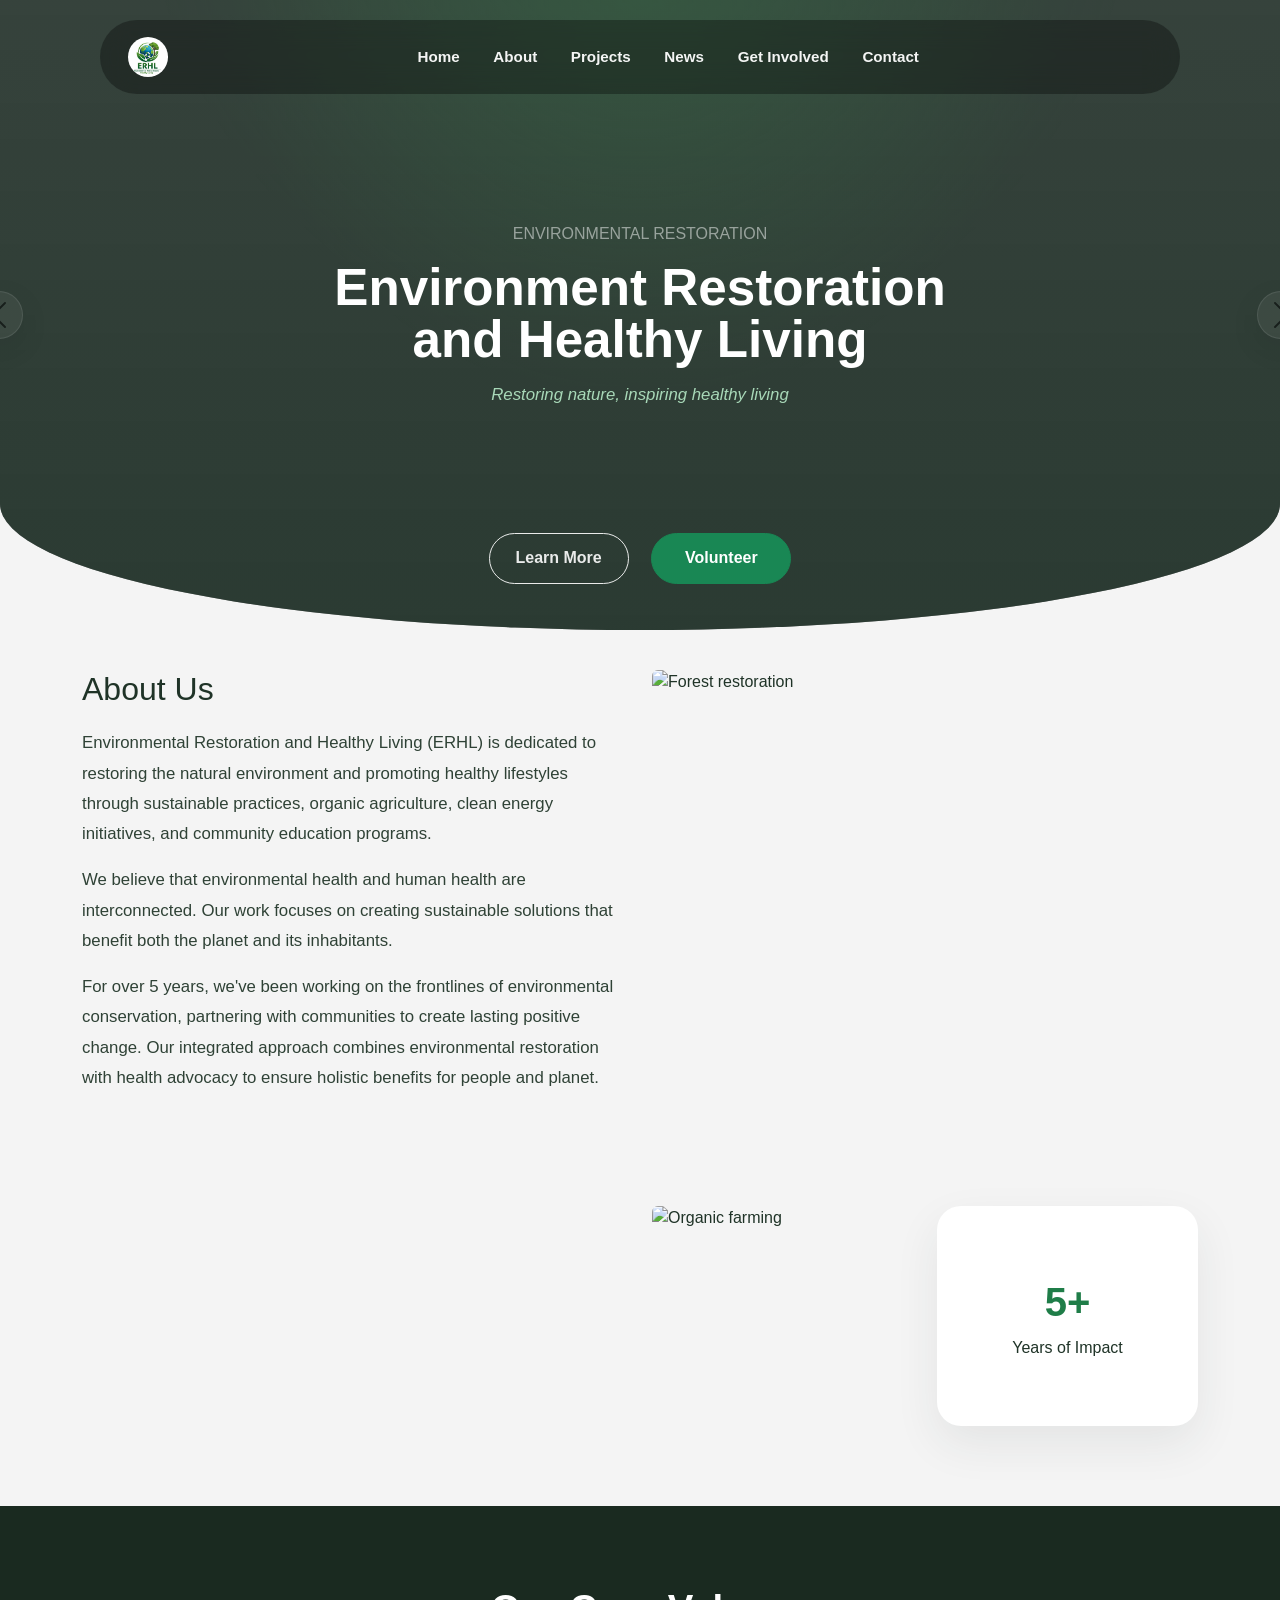
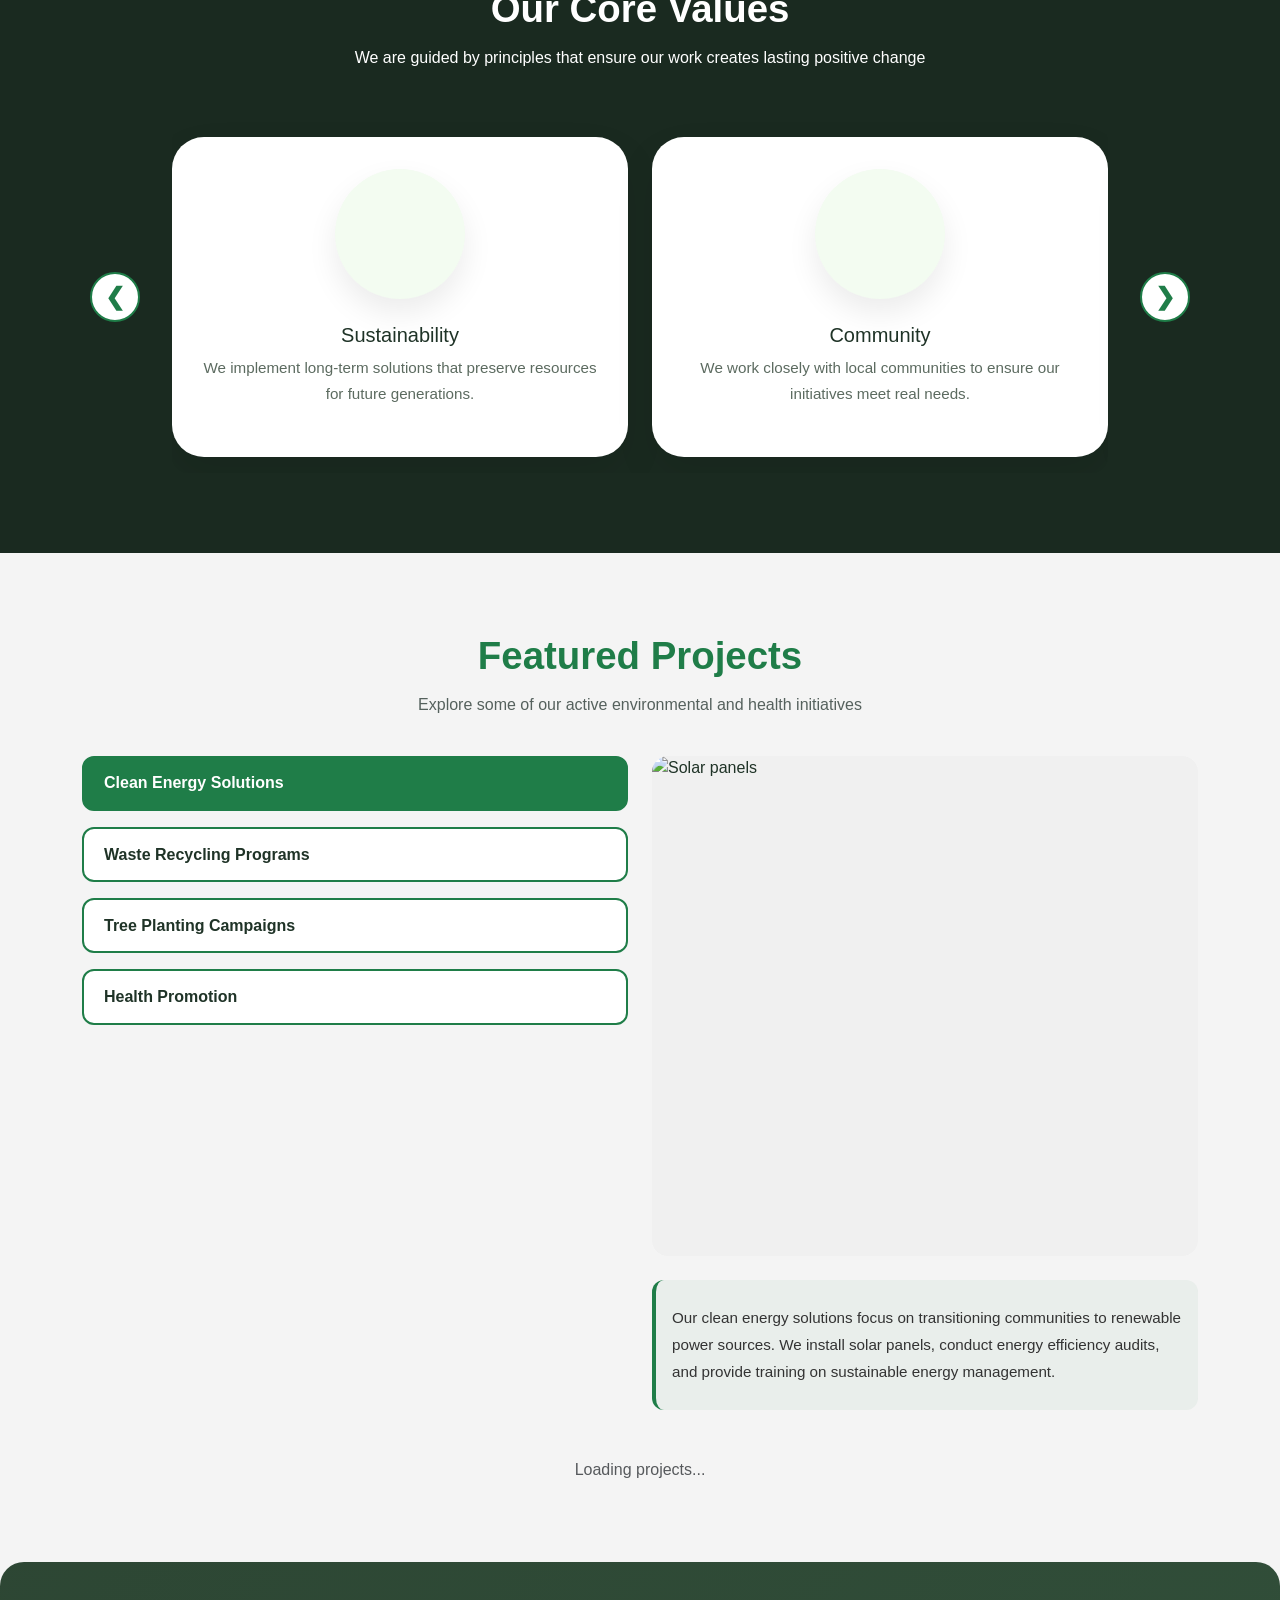
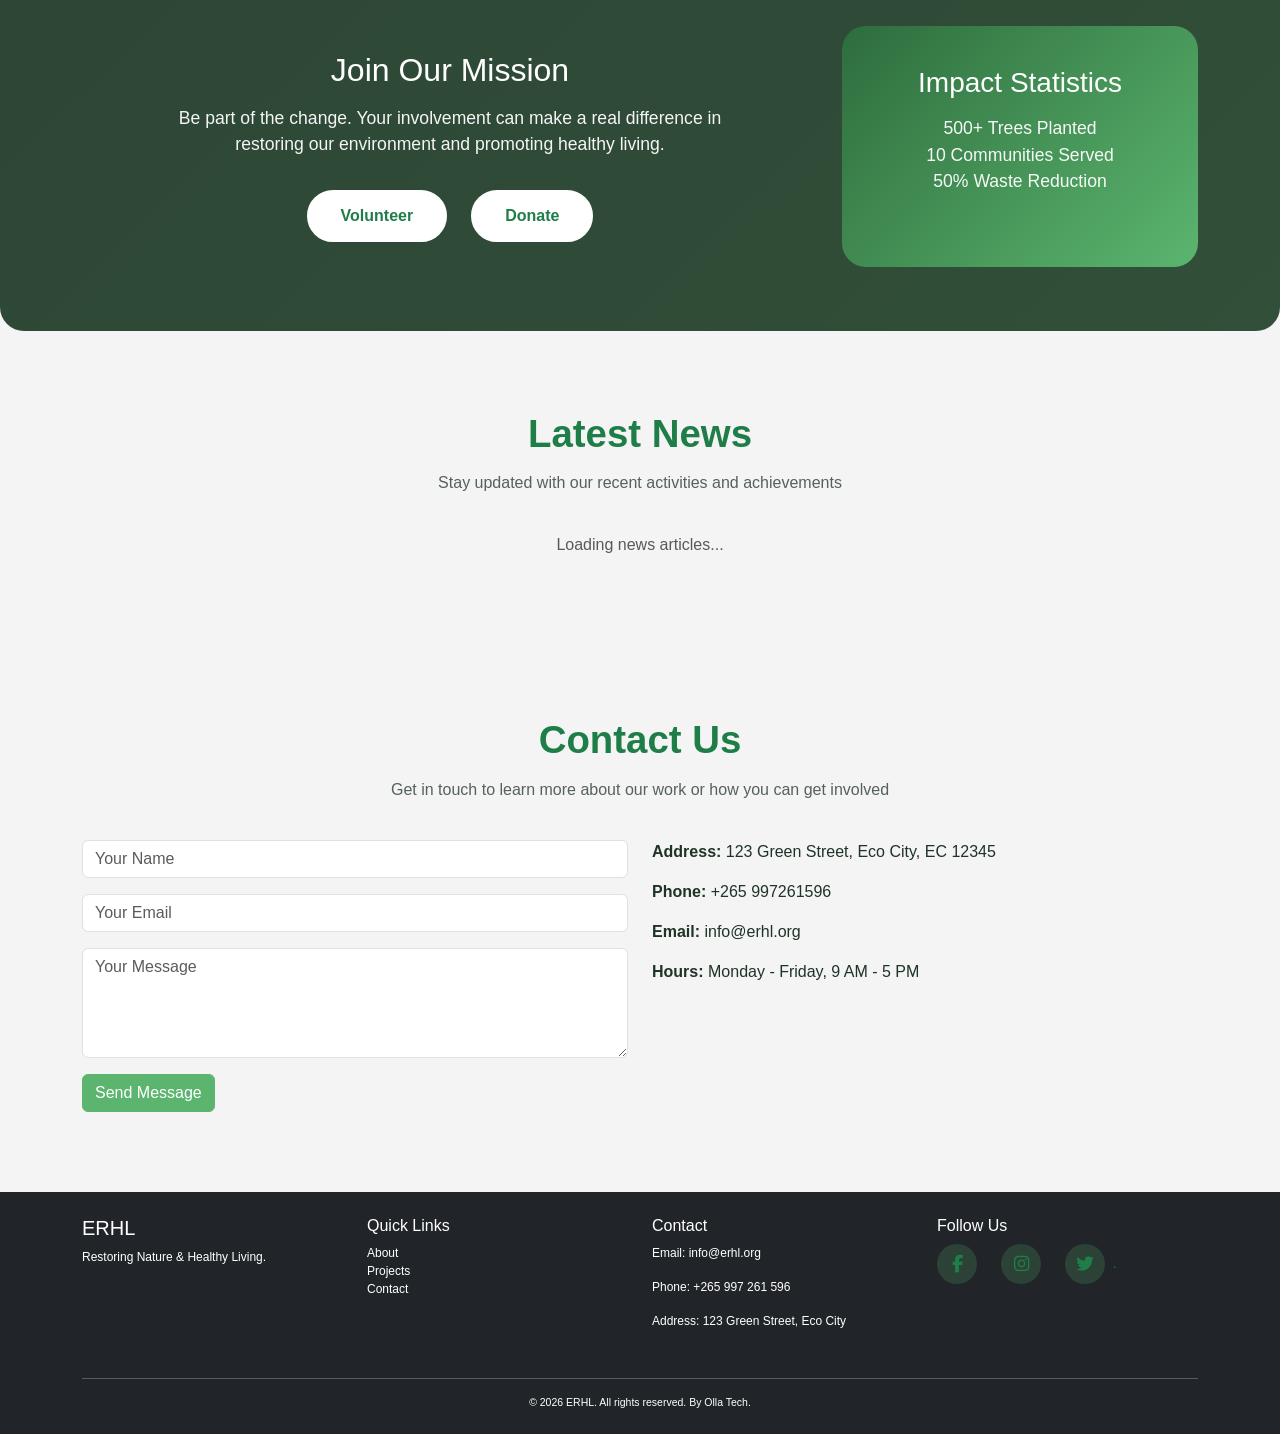
==== frontend/index.html @ 65ae9f5a "fINAL" ====
<!DOCTYPE html>
<html lang="en">
<head>
  <meta charset="UTF-8">
  <meta name="viewport" content="width=device-width, initial-scale=1.0">
  <title>ERHL</title>
  <link href="https://cdn.jsdelivr.net/npm/bootstrap@5.3.0/dist/css/bootstrap.min.css" rel="stylesheet">
  <link rel="stylesheet" href="https://cdnjs.cloudflare.com/ajax/libs/font-awesome/6.4.0/css/all.min.css">
  <link href="assets/css/style.css" rel="stylesheet">
</head>
<body>
  <div id="navbar"></div>

  <main>
    <section class="hero hero-carousel-wrapper">
      <div id="heroCarousel" class="carousel carousel-fade hero-carousel" data-bs-interval="4000" data-bs-ride="carousel">
        <!-- Carousel slides with rotating images and content -->
        <div class="carousel-inner">
          <!-- Slide 1 -->
          <div class="carousel-item active" style="background: linear-gradient(180deg, rgba(18, 41, 29, 0.52), rgba(18, 41, 29, 0.72)), url('https://images.unsplash.com/photo-1500530855697-b586d89ba3ee?auto=format&fit=crop&w=1400&q=80') center/cover no-repeat;">
            <div class="hero-slide-content">
              <p class="text-uppercase text-white-50 mb-3">Environmental restoration</p>
              <h1 class="hero-title">Environment Restoration<br>and Healthy Living</h1>
              <p class="hero-subtitle">Restoring nature, inspiring healthy living</p>
            </div>
          </div>

          <!-- Slide 2 -->
          <div class="carousel-item" style="background: linear-gradient(180deg, rgba(18, 41, 29, 0.52), rgba(18, 41, 29, 0.72)), url('https://images.unsplash.com/photo-1441974231531-c6227db76b6e?auto=format&fit=crop&w=1400&q=80') center/cover no-repeat;">
            <div class="hero-slide-content">
              <p class="text-uppercase text-white-50 mb-3">Forest conservation</p>
              <h1 class="hero-title">Protecting Our<br>Forests Together</h1>
              <p class="hero-subtitle">Join in preserving vital ecosystems</p>
            </div>
          </div>

          <!-- Slide 3 -->
          <div class="carousel-item" style="background: linear-gradient(180deg, rgba(18, 41, 29, 0.52), rgba(18, 41, 29, 0.72)), url('https://images.unsplash.com/photo-1559027615-cd2628902d4a?auto=format&fit=crop&w=1400&q=80') center/cover no-repeat;">
            <div class="hero-slide-content">
              <p class="text-uppercase text-white-50 mb-3">Sustainable living</p>
              <h1 class="hero-title">Building a Sustainable<br>Future for All</h1>
              <p class="hero-subtitle">Innovative solutions for a greener planet</p>
            </div>
          </div>
        </div>  

        <!-- Carousel indicators -->
        <div class="hero-indicators">
          <button type="button" data-bs-target="#heroCarousel" data-bs-slide-to="0" class="active" aria-current="true" aria-label="Slide 1"></button>
          <button type="button" data-bs-target="#heroCarousel" data-bs-slide-to="1" aria-label="Slide 2"></button>
          <button type="button" data-bs-target="#heroCarousel" data-bs-slide-to="2" aria-label="Slide 3"></button>
        </div>

        <!-- Carousel controls -->
        <button class="carousel-control-prev" type="button" data-bs-target="#heroCarousel" data-bs-slide="prev">
          <span class="carousel-control-prev-icon" aria-hidden="true"></span>
          <span class="visually-hidden">Previous</span>
        </button>
        <button class="carousel-control-next" type="button" data-bs-target="#heroCarousel" data-bs-slide="next">
          <span class="carousel-control-next-icon" aria-hidden="true"></span>
          <span class="visually-hidden">Next</span>
        </button>
      </div>

      <!-- Static buttons overlay -->
      <div class="hero-static-content">
        <div class="hero-buttons">
          <a href="about.html" class="btn btn-outline-light">Learn More</a>
         <a href="get-involved.html" class="btn btn-success">Volunteer</a>


        </div>
      </div>
    </section>

    <section id="about" class="section-wrapper">
      <div class="container">
        <div class="row align-items-start gy-4">
          <div class="col-lg-6">
            <div class="about-text">
              <h2>About Us</h2>
              <p>Environmental Restoration and Healthy Living (ERHL) is dedicated to restoring the natural environment and promoting healthy lifestyles through sustainable practices, organic agriculture, clean energy initiatives, and community education programs.</p>
              <p>We believe that environmental health and human health are interconnected. Our work focuses on creating sustainable solutions that benefit both the planet and its inhabitants.</p>
              <p>For over 5 years, we've been working on the frontlines of environmental conservation, partnering with communities to create lasting positive change. Our integrated approach combines environmental restoration with health advocacy to ensure holistic benefits for people and planet.</p>
            </div>
          </div>
          <div class="col-lg-6">
            <div class="row gy-3">
              <div class="col-12">
                <img src="https://images.unsplash.com/photo-1506905925346-21bda4d32df4?auto=format&fit=crop&w=600&q=80" alt="Forest restoration" class="about-image-large img-fluid rounded">
              </div>
              <div class="col-6">
                <img src="https://images.unsplash.com/photo-1542601906990-b4d3fb778b09?auto=format&fit=crop&w=400&q=80" alt="Organic farming" class="about-small-image img-fluid rounded">
              </div>
              <div class="col-6">
                <div class="years-card">
                  <span class="text-primary fw-bold fs-1">5+</span>
                  <p class="mb-0">Years of Impact</p>
                </div>
              </div>
            </div>
          </div>
        </div>
      </div>
    </section>

    <section id="values" class="bg-soft">
      <div class="container section-wrapper">
        <div class="section-title">
          <h2>Our Core Values</h2>
          <p>We are guided by principles that ensure our work creates lasting positive change</p>
        </div>
        <div class="values-carousel-container">
          <button class="carousel-nav-btn carousel-nav-prev" id="valuesPrevBtn" aria-label="Previous values">❮</button>
          <div class="values-carousel">
            <div class="values-carousel-inner">
              <div class="value-card">
                <div class="card-icon" style="background-image: url('https://images.unsplash.com/photo-1542601906990-b4d3fb778b09?auto=format&fit=crop&w=200&q=80');"></div>
                <h5>Sustainability</h5>
                <p>We implement long-term solutions that preserve resources for future generations.</p>
              </div>
              <div class="value-card">
                <div class="card-icon" style="background-image: url('https://images.unsplash.com/photo-1558618666-fcd25c85cd64?auto=format&fit=crop&w=200&q=80');"></div>
                <h5>Community</h5>
                <p>We work closely with local communities to ensure our initiatives meet real needs.</p>
              </div>
              <div class="value-card">
                <div class="card-icon" style="background-image: url('https://images.unsplash.com/photo-1507003211169-0a1dd7228f2d?auto=format&fit=crop&w=200&q=80');"></div>
                <h5>Innovation</h5>
                <p>We embrace new technologies and approaches to solve environmental challenges.</p>
              </div>
              <div class="value-card">
                <div class="card-icon" style="background-image: url('https://images.unsplash.com/photo-1441974231531-c6227db76b6e?auto=format&fit=crop&w=200&q=80');"></div>
                <h5>Transparency</h5>
                <p>We maintain open communication and accountability in all our operations and impact reporting.</p>
              </div>
              <div class="value-card">
                <div class="card-icon" style="background-image: url('https://images.unsplash.com/photo-1427504494785-cddc0c6eabe0?auto=format&fit=crop&w=200&q=80');"></div>
                <h5>Education</h5>
                <p>We empower individuals through knowledge and skills to make informed environmental decisions.</p>
              </div>
              <div class="value-card">
                <div class="card-icon" style="background-image: url('https://images.unsplash.com/photo-1535492065543-7b964f97cd45?auto=format&fit=crop&w=200&q=80');"></div>
                <h5>Health & Wellness</h5>
                <p>We recognize that environmental health is directly connected to human wellbeing and quality of life.</p>
              </div>
            </div>
          </div>
          <button class="carousel-nav-btn carousel-nav-next" id="valuesNextBtn" aria-label="Next values">❯</button>
        </div>
      </div>
    </section>

    <section id="projects" class="section-wrapper">
      <div class="container">
        <div class="section-title">
          <h2>Featured Projects</h2>
          <p>Explore some of our active environmental and health initiatives</p>
        </div>
        <div class="row">
          <div class="col-lg-6">
            <div class="project-buttons" id="projectButtonsContainer">
              <button class="btn active" data-project="energy">Clean Energy Solutions</button>
              <button class="btn" data-project="recycling">Waste Recycling Programs</button>
              <button class="btn" data-project="planting">Tree Planting Campaigns</button>
              <button class="btn" data-project="health">Health Promotion</button>
            </div>
          </div>
          <div class="col-lg-6">
            <div class="project-display">
              <div class="project-image-container" id="projectImageContainer">
                <img src="https://images.unsplash.com/photo-1466611653911-95081537e5b7?auto=format&fit=crop&w=600&q=80" alt="Solar panels" class="project-image project-energy active" data-project="energy">
                <img src="https://images.unsplash.com/photo-1532996122724-e3c354a0b15b?auto=format&fit=crop&w=600&q=80" alt="Recycling" class="project-image project-recycling" data-project="recycling">
                <img src="https://images.unsplash.com/photo-1416879595882-3373a0480b5b?auto=format&fit=crop&w=600&q=80" alt="Tree planting" class="project-image project-planting" data-project="planting">
                <img src="https://images.unsplash.com/photo-1576091160550-112173f31c77?auto=format&fit=crop&w=600&q=80" alt="Health promotion" class="project-image project-health" data-project="health">
              </div>
              <div class="project-description mt-4" id="projectDescriptionContainer">
                <p class="project-desc project-energy-desc active">Our clean energy solutions focus on transitioning communities to renewable power sources. We install solar panels, conduct energy efficiency audits, and provide training on sustainable energy management.</p>
                <p class="project-desc project-recycling-desc">We implement comprehensive waste management programs that include collection, sorting, and recycling initiatives. Our goal is to reduce landfill waste by 75% in partner communities.</p>
                <p class="project-desc project-planting-desc">Through our tree planting campaigns, we've planted over 10,000 trees in the past three years. Each tree helps combat climate change and restore local ecosystems.</p>
                <p class="project-desc project-health-desc">Our health promotion initiatives focus on preventative care, health education, and community wellness programs. We provide free health screenings and promote active lifestyles in underserved communities.</p>
              </div>
            </div>
          </div>
        </div>
        <div class="row gy-4 mt-4" id="projectCardsContainer">
          <div class="col-12 text-center text-muted">Loading projects...</div>
        </div>
      </div>
    </section>

    <section class="cta-section">
      <div class="container">
        <div class="row align-items-center">
          <div class="col-lg-8">
            <h2>Join Our Mission</h2>
            <p>Be part of the change. Your involvement can make a real difference in restoring our environment and promoting healthy living.</p>
            <div class="cta-buttons">
              <a href="#contact" class="btn btn-primary">Volunteer</a>
              <a href="#contact" class="btn btn-outline-light">Donate</a>
            </div>
          </div>
          <div class="col-lg-4">
            <div class="cta-banner">
              <h3>Impact Statistics</h3>
              <p>500+ Trees Planted<br>10 Communities Served<br>50% Waste Reduction</p>
            </div>
          </div>
        </div>
      </div>
    </section>

    <section id="news" class="section-wrapper">
      <div class="container">
        <div class="section-title">
          <h2>Latest News</h2>
          <p>Stay updated with our recent activities and achievements</p>
        </div>
        <div class="news-grid" id="newsCardsContainer">
          <div class="col-12 text-center text-muted">Loading news articles...</div>
        </div>
      </div>
    </section>

    <section id="contact" class="section-wrapper">
      <div class="container">
        <div class="section-title">
          <h2>Contact Us</h2>
          <p>Get in touch to learn more about our work or how you can get involved</p>
        </div>
        <div class="row gy-4">
          <div class="col-lg-6">
            <form id="contactForm">
              <div class="mb-3">
                <input type="text" class="form-control" id="contactName" placeholder="Your Name" required>
              </div>
              <div class="mb-3">
                <input type="email" class="form-control" id="contactEmail" placeholder="Your Email" required>
              </div>
              <div class="mb-3">
                <textarea class="form-control" id="contactMessage" rows="4" placeholder="Your Message" required></textarea>
              </div>
              <button type="submit" class="btn btn-primary">Send Message</button>
            </form>
          </div>
          <div class="col-lg-6">
            <div class="contact-info">
              <p><strong>Address:</strong> 123 Green Street, Eco City, EC 12345</p>
              <p><strong>Phone:</strong> +265 997261596</p>
              <p><strong>Email:</strong> info@erhl.org</p>
              <p><strong>Hours:</strong> Monday - Friday, 9 AM - 5 PM</p>
            </div>
          </div>
        </div>
      </div>
    </section>
  </main>

  <div id="footer"></div>

 <script src="https://cdn.jsdelivr.net/npm/bootstrap@5.3.0/dist/js/bootstrap.bundle.min.js"></script>
  <script type="module" src="assets/js/main.js"></script>
</body>
</html>
---- frontend/assets/css/style.css ----
/* PAGE TRANSITIONS */
@keyframes fadeIn {
  from {
    opacity: 0;
    transform: translateY(10px);
  }
  to {
    opacity: 1;
    transform: translateY(0);
  }
}

@keyframes fadeOut {
  from {
    opacity: 1;
    transform: translateY(0);
  }
  to {
    opacity: 0;
    transform: translateY(-10px);
  }
}

html {
  scroll-behavior: smooth;
}

body {
  animation: fadeIn 0.6s ease-in-out;
  transition: opacity 0.3s ease-in-out;
}

main {
  animation: fadeIn 0.6s ease-in-out;
  opacity: 1;
}

/* HERO */
.hero {
  height: 100vh;
  position: relative;
  overflow: hidden;
}

/* SLIDER */
.carousel-item {
  height: 100vh;
  background: black;
}

/* DARK OVERLAY */
.hero::before {
  content: "";
  position: absolute;
  width:100%;
  height:100%;
  background: rgba(0,0,0,0.5);
  z-index:1;
}

/* NAV WRAPPER */
.nav-wrapper {
  position:absolute;
  top:30px;
  left:50%;
  transform:translateX(-50%);
  width:832px;
  height:59px;
  background: rgba(255,255,255,0.13);
  border-radius:30px;
  display:flex;
  align-items:center;
  justify-content:center;
  z-index:3;
  box-shadow:0 4px 30px rgba(0,0,0,0.25);
}



/* LOGO */
.logo {
  position:absolute;
  left:-90px;
  width:70px;
  height:70px;
  background:black;
  border-radius:50%;
}

/* NAV LINKS */
.nav-bar {
  display:flex;
  gap:30px;
}

.nav-bar a {
  color:#E9FAF3;
  font-size:12px;
  font-weight:700;
  text-decoration:none;
}

/* HERO CONTENT */
.hero-content {
  position: absolute;
  top: 50%;
  left: 50%;
  transform: translate(-50%, -50%);
  text-align: center;
  color: white;
  z-index: 2;
  width: 100%;
  padding: 0 2rem;
  display: flex;
  flex-direction: column;
  align-items: center;
  justify-content: center;
}

/* TITLE */
.hero-content h1 {
  font-size:48px;
  font-weight:700;
}

/* BUTTONS */
.hero-buttons {
  margin-top: 20px;
  display: flex;
  justify-content: center;
  gap: 10px; /* space between buttons */
  flex-wrap: wrap; /* prevents breaking layout */
}

.hero-buttons .btn {
  width: 137px;
  height: 51px;
  border-radius: 30px;
  font-weight: 700;

  display: flex;
  align-items: center;
  justify-content: center;
  padding: 0;
}
/* VOLUNTEER BUTTON */
.btn.volunteer {
  background:#1E6B3A;
  color:#E9FAF3;
}

/* JOIN BUTTON */
.btn.join {
  background:#E9FAF3;
  color:#077E27;
}

/* HERO BUTTON POSITION FIX FOR MOBILE */
@media (max-width: 576px) {
  .hero-static-content {
    top: 65%; /* move UP (lower % = higher on screen) */
    transform: translateY(-50%);
  }

  .hero-buttons {
    margin-top: 0; /* remove extra push down */
  }
}
/* SLIDER DOTS CENTER */
.carousel-indicators {
  bottom:30px;
}

/* CURVE */
.curve {
  position:absolute;
  bottom:-1px;
  width:100%;
  height:150px;
  background:white;
  border-top-left-radius:50% 100%;
  border-top-right-radius:50% 100%;
  z-index:2;
}

/* INDEX.HTML STYLES */
:root {
  --primary: #1f7d48;
  --secondary: #f8f1e9;
  --text: #22312f;
  --muted: #55615d;
}

* {
  box-sizing: border-box;
}

body {
  margin: 0;
  font-family: Inter, system-ui, -apple-system, BlinkMacSystemFont, "Segoe UI", sans-serif;
  color: var(--text);
  background: #fff;
}

a {
  text-decoration: none;
}

.navbar-brand {
  display: inline-flex;
  align-items: center;
  gap: 0.6rem;
  font-weight: 700;
  letter-spacing: 0.05em;
  color: white !important;
}

.navbar-brand .logo-mark {
  width: 40px;
  height: 40px;
  border-radius: 50%;
  background: rgba(255, 255, 255, 0.15);
  display: inline-flex;
  align-items: center;
  justify-content: center;
  color: #d8f2d7;
  font-weight: 700;
  font-size: 0.95rem;
}

.navbar-nav {
  gap: 1.1rem;
  justify-content: center;
  align-items: center;
}

.navbar-nav .nav-link {
  color: rgba(255,255,255,0.95) !important;
  font-size: 0.95rem;
  transition: all 0.3s ease;
}

.navbar-nav .nav-link:hover {
  color: #e9faf3 !important;
  transform: scale(1.05);
}

.navbar {
  background: rgba(10, 20, 14, 0.32);
  backdrop-filter: blur(14px);
  border-radius: 999px;
  padding: 0.65rem 1rem;
}

.hero {
  min-height: 100vh;
  position: relative;
  background: linear-gradient(180deg, rgba(18, 41, 29, 0.52), rgba(18, 41, 29, 0.72)), url('https://images.unsplash.com/photo-1500530855697-b586d89ba3ee?auto=format&fit=crop&w=1400&q=80') center/cover no-repeat;
  display: flex;
  align-items: center;
  color: white;
  overflow: hidden;
  border-bottom-left-radius: 65% 5rem;
  border-bottom-right-radius: 65% 5rem;
}

.hero::before {
  content: "";
  position: absolute;
  inset: 0;
  background: radial-gradient(circle at top, rgba(78,197,123,0.35), transparent 45%);
  pointer-events: none;
}

.hero-carousel-wrapper {
  min-height: 100vh;
  position: relative;
  color: white;
  overflow: hidden;
  border-bottom-left-radius: 65% 5rem;
  border-bottom-right-radius: 65% 5rem;
}

.hero-carousel {
  position: relative;
  width: 100%;
  height: 100vh;
}

.carousel-inner {
  height: 100%;
}

.carousel-item {
  height: 100vh;
  position: relative;
  display: flex;
  align-items: center;
  justify-content: center;
  background-size: cover;
  background-position: center;
}

/* Fade transition for carousel */
.carousel-item {
  opacity: 0;
  transition: opacity 1s ease-in-out;
}

.carousel-item.active {
  opacity: 1;
}

/* Hero slide content (rotating text) */
.hero-slide-content {
  position: absolute;
  top: 50%;
  left: 50%;
  transform: translate(-50%, -50%);
  text-align: center;
  width: 100%;
  max-width: 840px;
  padding: 0 1rem;
  z-index: 2;
  animation: fadeInContent 0.8s ease-in-out;
}

@keyframes fadeInContent {
  from {
    opacity: 0;
    transform: translate(-50%, -45%);
  }
  to {
    opacity: 1;
    transform: translate(-50%, -50%);
  }
}

.hero-title {
  font-size: clamp(2.6rem, 4vw, 4.4rem);
  line-height: 1.02;
  margin-bottom: 1rem;
  font-weight: 700;
  color: white;
}

.hero-subtitle {
  font-size: 1.05rem;
  max-width: 680px;
  margin: 0 auto;
  color: rgba(255,255,255,0.9);
  font-style: italic;
  color: #a8d8b8;
}

/* Static buttons and indicators that don't change with slides */
.hero-static-content {
  position: absolute;
  bottom: 0;
  left: 0;
  right: 0;
  width: 100%;
  display: flex;
  flex-direction: column;
  align-items: center;
  justify-content: flex-end;
  z-index: 3;
  padding-bottom: 40px;
}

.hero-carousel::before {
  content: "";
  position: absolute;
  inset: 0;
  background: radial-gradient(circle at top, rgba(78,197,123,0.35), transparent 45%);
  pointer-events: none;
  z-index: 1;
}

#about {
  margin-top: -4.5rem;
  padding-top: 7rem;
}

.about-text p {
  font-size: 1.05rem;
  line-height: 1.8;
  color: #2f4236;
  margin-bottom: 1rem;
}

.about-text h2 {
  margin-bottom: 1.25rem;
}

.about-image-large,
.about-small-image,
.about-side-grid img,
.years-card {
  width: 100%;
  object-fit: cover;
}

.about-image-large {
  min-height: 520px;
  border-radius: 1.5rem;
}

.about-small-image,
.about-side-grid img {
  min-height: 220px;
  border-radius: 1.5rem;
}

.years-card {
  display: flex;
  flex-direction: column;
  justify-content: center;
  align-items: center;
  gap: 0.25rem;
  min-height: 220px;
  padding: 1.6rem;
  background: white;
  border-radius: 1.5rem;
  box-shadow: 0 18px 45px rgba(34,49,47,0.08);
}

.years-card {
  display: flex;
  flex-direction: column;
  justify-content: center;
  padding: 1.6rem;
}

.hero-content {
  position: relative;
  z-index: 1;
  width: 100%;
  max-width: 840px;
  padding: 3rem 1rem;
  text-align: center;
}

.hero-content h1 {
  font-size: clamp(2.6rem, 4vw, 4.4rem);
  line-height: 1.02;
  margin-bottom: 1rem;
}

.hero-content p {
  font-size: 1.05rem;
  max-width: 680px;
  margin: 0 auto 2rem;
  color: rgba(255,255,255,0.9);
}

/* Hero indicators styling */
.hero-indicators {
  position: relative;
  display: flex;
  gap: 12px;
  justify-content: center;
  margin-top: 30px;
  bottom: auto;
}

.hero-indicators button {
  width: 12px;
  height: 12px;
  border-radius: 50%;
  border: 2px solid rgba(255, 255, 255, 0.5);
  background: transparent;
  cursor: pointer;
  transition: all 0.3s ease;
  padding: 0;
}

.hero-indicators button:hover {
  background: rgba(255, 255, 255, 0.4);
  border-color: rgba(255, 255, 255, 0.7);
}

.hero-indicators button.active {
  background: white;
  border-color: white;
  box-shadow: 0 0 0 2px rgba(255, 255, 255, 0.3);
}

.hero-buttons .btn {
  min-width: 140px;
  padding: 0.85rem 1.4rem;
  margin: 0.4rem;
  border-radius: 999px;
  font-weight: 600;
}

.btn-primary {
  background-color: #5bb56f;
  border-color: #5bb56f;
}

.btn-outline-primary {
  color: var(--primary);
  border-color: var(--primary);
}

.btn-outline-primary:hover,
.btn-outline-primary:focus {
  background: rgba(91,181,111,0.1);
}

.text-primary {
  color: var(--primary) !important;
}

.navbar-toggler-icon {
  filter: invert(1) brightness(0.9);
}

.btn-outline-light {
  border-color: rgba(255,255,255,0.9);
  color: rgba(255,255,255,0.9);
}

.section-wrapper {
  padding: 5rem 1.25rem;
}

.section-title {
  margin-bottom: 2rem;
  text-align: center;
}

.section-title h2 {
  font-size: 2rem;
  margin-bottom: 0.5rem;
}

.section-title p {
  color: var(--muted);
  max-width: 640px;
  margin: 0 auto;
}

.bg-soft {
  background: #1a2a20 !important;
}

#values .section-title h2,
#values .section-title p {
  color: white;
}

.value-card,
.project-card,
.blog-card {
  border: none;
  border-radius: 2rem;
  transition: transform 0.3s ease, box-shadow 0.3s ease;
  overflow: hidden;
}

.value-card {
  min-height: 320px;
  display: flex;
  flex-direction: column;
  align-items: center;
  justify-content: flex-start;
  padding: 2rem 1.5rem;
  background: white;
  color: var(--text);
  text-align: center;
  box-shadow: 0 18px 40px rgba(0,0,0,0.08);
}

.value-card .card-icon {
  width: 130px;
  height: 130px;
  border-radius: 50%;
  background-size: cover;
  background-position: center;
  background-color: #f3fcf1;
  margin-bottom: 1.5rem;
  box-shadow: 0 14px 30px rgba(0,0,0,0.08);
}

.value-card:hover,
.project-card:hover,
.blog-card:hover {
  transform: translateY(-10px);
  box-shadow: 0 20px 45px rgba(0,0,0,0.14);
}

.value-card .card-body,
.project-card .card-body,
.blog-card .card-body {
  padding: 0;
}

.value-card .card-title {
  font-size: 1.1rem;
  font-weight: 700;
  margin-bottom: 0.75rem;
  color: #1f7d48;
}

.value-card p,
.value-card ol {
  font-size: 0.95rem;
  color: #5c6b60;
  line-height: 1.7;
  margin: 0;
}

.value-card ol {
  list-style: none;
  padding: 0;
  margin: 0;
}

.value-card ol li {
  position: relative;
  padding-left: 1.15rem;
  text-align: left;
  margin-bottom: 0.45rem;
}

.value-card ol li::before {
  content: "•";
  position: absolute;
  left: 0;
  top: 0;
  color: var(--primary);
  font-size: 1.1rem;
  line-height: 1;
}

.carousel-indicators [data-bs-target] {
  width: 0.9rem;
  height: 0.9rem;
  border-radius: 50%;
  background: rgba(255, 255, 255, 0.35);
  border: 1px solid rgba(255, 255, 255, 0.25);
  transition: transform 0.2s ease, background 0.2s ease;
}

.carousel-indicators button.active {
  background: var(--primary);
  transform: scale(1.1);
  border-color: var(--primary);
}

.carousel-indicators button:hover {
  background: rgba(255, 255, 255, 0.6);
}

.carousel-control-prev,
.carousel-control-next {
  width: 48px;
  height: 48px;
  border-radius: 50%;
  background: rgba(255, 255, 255, 0.12);
  border: 1px solid rgba(255, 255, 255, 0.2);
  top: 50%;
  transform: translateY(-50%);
  filter: none;
  box-shadow: 0 10px 30px rgba(0,0,0,0.18);
}

.carousel-control-prev-icon,
.carousel-control-next-icon {
  filter: invert(1) brightness(0.9);
}

.carousel-control-prev {
  left: -25px;
}

.carousel-control-next {
  right: -25px;
}

@media (max-width: 991px) {
  .carousel-control-prev,
  .carousel-control-next {
    display: none;
  }
}

.value-card .card-title,
.project-card .card-title {
  font-size: 1.05rem;
  font-weight: 700;
  margin-bottom: 0.5rem;
}

.project-buttons {
  display: flex;
  flex-direction: column;
  gap: 1rem;
}

.project-buttons .btn {
  padding: 0.85rem 1.25rem;
  border-radius: 0.75rem;
  border: 2px solid var(--primary);
  background: white;
  color: var(--text);
  font-weight: 600;
  text-align: left;
  cursor: pointer;
  transition: all 0.3s ease;
}

.project-buttons .btn:hover {
  background: rgba(31, 125, 72, 0.08);
  transform: translateX(4px);
}

.project-buttons .btn.active {
  background: var(--primary);
  color: white;
  border-color: var(--primary);
}

.project-image-container {
  border-radius: 1rem;
  overflow: hidden;
  background: #f0f0f0;
  height: 100%;
  min-height: 300px;
}

.project-image-container img {
  width: 100%;
  height: 100%;
  object-fit: cover;
  display: block;
}

.cta-section {
  background: linear-gradient(135deg, rgba(10, 40, 18, 0.85), rgba(15, 50, 25, 0.85)), url('https://images.unsplash.com/photo-1441974231531-c6227db76b6e?auto=format&fit=crop&w=1400&q=80') center/cover;
  color: white;
  padding: 4rem 2rem;
  border-radius: 1.5rem;
  text-align: center;
}

.cta-section h2 {
  font-size: 2rem;
  margin-bottom: 1rem;
  color: white;
}

.cta-section p {
  font-size: 1.1rem;
  margin-bottom: 2rem;
  max-width: 600px;
  margin-left: auto;
  margin-right: auto;
  color: rgba(255,255,255,0.95);
}

.cta-buttons {
  display: flex;
  gap: 1.5rem;
  justify-content: center;
  flex-wrap: wrap;
}

.cta-buttons .btn {
  padding: 0.75rem 2rem;
  border-radius: 999px;
  font-weight: 600;
  border: 2px solid white;
  background: white;
  color: var(--primary);
  transition: all 0.3s ease;
}

.cta-buttons .btn:hover {
  background: transparent;
  color: white;
  transform: translateY(-2px);
}

.cta-banner {
  background: linear-gradient(135deg, #2e6d3d, #5bb56f);
  color: white;
  border-radius: 1.5rem;
  padding: 2.5rem;
}

.cta-banner h3 {
  font-size: 1.75rem;
  margin-bottom: 1rem;
}

.blog-card {
  background: white;
}

.blog-card img {
  border-top-left-radius: 1rem;
  border-top-right-radius: 1rem;
  height: 190px;
  object-fit: cover;
}

.blog-card .card-body {
  padding-top: 1rem;
}

.footer {
  background: #162b1f;
  color: rgba(255,255,255,0.8);
  padding: 2rem 1.25rem;
  text-align: center;
}

.footer a {
  color: rgba(255,255,255,0.85);
  text-decoration: none;
}

@media (max-width: 768px) {
  .hero {
    min-height: 80vh;
  }

  .hero-content {
    padding: 2rem 1rem;
  }
}

/* PROJECTS.HTML STYLES */
:root {
  --primary: #1f7d48;
  --text: #1f3327;
  --muted: #55615d;
  --surface: #ffffff;
  --soft-bg: #f5f7f1;
  --hero-bg: #0f2716;
}

* {
  box-sizing: border-box;
}

body {
  margin: 0;
  font-family: Inter, system-ui, -apple-system, BlinkMacSystemFont, "Segoe UI", sans-serif;
  color: var(--text);
  background: var(--soft-bg);
}

a {
  text-decoration: none;
}

.navbar {
  position: absolute;
  top: 22px;
  left: 50%;
  transform: translateX(-50%);
  z-index: 20;
  width: calc(100% - 40px);
  max-width: 1120px;
  background: rgba(10, 20, 14, 0.32);
  border-radius: 999px;
  padding: 0.75rem 1rem;
  backdrop-filter: blur(14px);
}

.navbar-brand {
  display: inline-flex;
  align-items: center;
  gap: 0.6rem;
  font-weight: 700;
  letter-spacing: 0.05em;
  color: white !important;
}

.navbar-brand .logo-mark {
  width: 40px;
  height: 40px;
  border-radius: 50%;
  background: rgba(255, 255, 255, 0.15);
  display: inline-flex;
  align-items: center;
  justify-content: center;
  color: #d8f2d7;
  font-weight: 700;
  font-size: 0.95rem;
}

.navbar-nav {
  gap: 1rem;
  justify-content: center;
  align-items: center;
}

.navbar-nav .nav-link {
  color: rgba(255,255,255,0.95) !important;
  font-size: 0.95rem;
  font-weight: 600;
  transition: all 0.3s ease;
}

.navbar-nav .nav-link:hover {
  color: #e9faf3 !important;
  transform: scale(1.05);
}

.navbar-toggler-icon {
  filter: invert(1) brightness(0.9);
}

.hero {
  min-height: 70vh;
  position: relative;
  display: flex;
  align-items: center;
  justify-content: center;
  text-align: center;
  color: white;
  background: linear-gradient(180deg, rgba(15, 43, 22, 0.9), rgba(15, 43, 22, 0.52)), url('https://images.unsplash.com/photo-1501004318641-b39e6451bec6?auto=format&fit=crop&w=1400&q=80') center/cover no-repeat;
  overflow: hidden;
}

.hero::before {
  content: "";
  position: absolute;
  inset: 0;
  background: radial-gradient(circle at top, rgba(140, 216, 133, 0.22), transparent 45%);
  pointer-events: none;
}

.hero-content {
  position: relative;
  z-index: 2;
  width: 100%;
  max-width: 900px;
  padding: 3rem 1rem;
}

.hero-content h1 {
  font-size: clamp(3rem, 5vw, 4.6rem);
  margin-bottom: 0.75rem;
  line-height: 1;
  letter-spacing: 0.04em;
  font-weight: 800;
}

.hero-content p {
  font-size: 1.05rem;
  max-width: 700px;
  margin: 0 auto 1.75rem;
  color: rgba(255,255,255,0.88);
  line-height: 1.8;
}

.section-wrapper {
  padding: 5rem 1.25rem;
}

.section-title {
  text-align: center;
  margin-bottom: 2.25rem;
}

.section-title h2 {
  color: var(--primary);
  font-size: clamp(2.4rem, 3vw, 3rem);
  font-weight: 800;
  margin-bottom: 0.75rem;
}

.section-title p {
  color: var(--muted);
  max-width: 720px;
  margin: 0 auto;
  line-height: 1.8;
}

.project-tabs {
  display: grid;
  gap: 1rem;
  max-width: 360px;
  margin: 0 auto;
}

.project-tab {
  width: 100%;
  padding: 1rem 1.25rem;
  border-radius: 1rem;
  border: 1px solid rgba(31, 125, 72, 0.18);
  background: white;
  color: var(--text);
  font-weight: 700;
  text-align: left;
  cursor: pointer;
  transition: transform 0.2s ease, box-shadow 0.2s ease, background 0.2s ease;
}

.project-tab:hover,
.project-tab.active {
  background: rgba(31, 125, 72, 0.08);
  box-shadow: 0 14px 30px rgba(31, 125, 72, 0.08);
  transform: translateY(-2px);
}

.project-detail {
  display: none;
}

.projects-center {
  max-width: 1140px;
  margin: 0 auto;
}

@media (max-width: 1199px) {
  .projects-center {
    max-width: 100%;
    padding: 0 1rem;
  }
}

.project-detail-card img {
  width: 100%;
  height: 340px;
  object-fit: cover;
  display: block;
}

.project-detail-body {
  padding: 2rem;
}

.project-detail-body h3 {
  margin-top: 0;
  margin-bottom: 1rem;
  color: var(--primary);
  font-size: 1.6rem;
}

.project-detail-body p {
  color: var(--text);
  line-height: 1.8;
  margin-bottom: 1rem;
}

.project-detail-body ul {
  padding-left: 1.25rem;
  margin: 0;
  color: var(--muted);
  line-height: 1.7;
}

.project-detail-body li {
  margin-bottom: 0.8rem;
}

.project-grid,
.team-grid {
  display: grid;
  gap: 1.5rem;
  grid-template-columns: repeat(auto-fit, minmax(260px, 1fr));
}

.project-card,
.team-card {
  background: white;
  border-radius: 1.75rem;
  box-shadow: 0 20px 50px rgba(15, 42, 24, 0.08);
  overflow: hidden;
}

.project-card img,
.progress-card img {
  width: 100%;
  height: 240px;
  object-fit: cover;
  display: block;
}

.project-card-body,
.progress-card-body,
.team-card-body {
  padding: 1.75rem;
}

.project-card h4,
.progress-card h4,
.team-card h5 {
  margin-top: 0;
  margin-bottom: 0.85rem;
  color: var(--primary);
}

.project-card p,
.progress-card p,
.team-card p {
  margin: 0;
  color: var(--muted);
  line-height: 1.75;
}

.team-card {
  text-align: center;
  padding-top: 1.75rem;
  padding-bottom: 1.75rem;
}

.team-card img {
  width: 100px;
  height: 100px;
  border-radius: 50%;
  object-fit: cover;
  margin-bottom: 1rem;
}

.team-card p {
  color: #667568;
}

footer {
  background: #0f2716;
  color: rgba(255,255,255,0.82);
  padding: 2rem 1rem;
  text-align: center;
  font-size: 0.95rem;
}

@media (max-width: 991px) {
  .navbar {
    width: calc(100% - 24px);
  }
}

/* ABOUT.HTML STYLES */
:root {
  --primary: #1f7d48;
  --dark: #102b18;
  --light: #f5f9f3;
}

 * {
      box-sizing: border-box;
    }

    body {
      margin: 0;
      font-family: Inter, system-ui, -apple-system, BlinkMacSystemFont, "Segoe UI", sans-serif;
      color: var(--text);
      background: #fff;
    }

/* NAVBAR */
.navbar {
  position: absolute;
  top: 20px;
  left: 50%;
  transform: translateX(-50%);
  z-index: 20;
  width: calc(100% - 40px);
  max-width: 1080px;
  background: rgba(0, 0, 0, 0.32);
  border-radius: 999px;
  padding: 0.75rem 1rem;
  backdrop-filter: blur(14px);
}

.navbar-brand {
  display: inline-flex;
  align-items: center;
  gap: 0.6rem;
  font-weight: 700;
  letter-spacing: 0.05em;
  color: white !important;
}

.navbar-brand .logo-mark {
  width: 40px;
  height: 40px;
  border-radius: 50%;
  background: rgba(255, 255, 255, 0.15);
  display: inline-flex;
  align-items: center;
  justify-content: center;
  color: #d8f2d7;
  font-weight: 700;
  font-size: 0.95rem;
}

.navbar-nav {
  gap: 1.1rem;
  justify-content: center;
  align-items: center;
}

.navbar-nav .nav-link {
  color: rgba(255,255,255,0.95) !important;
  font-size: 0.95rem;
  font-weight: 600;
  transition: all 0.3s ease;
}

.navbar-nav .nav-link:hover {
  color: #e9faf3 !important;
  transform: scale(1.05);
}

.navbar-toggler-icon {
  filter: invert(1) brightness(0.9);
}

/* Custom button hover for transparent effect */
.btn-success:hover {
  background-color: transparent !important;
  border-color: #28a745 !important;
  color: #28a745 !important;
}

/* HERO */
.about-hero {
  height: 55vh;
  display: flex;
  align-items: center;
  justify-content: center;
  text-align: center;
  color: #fff;

  background: linear-gradient(rgba(0,0,0,0.6), rgba(0,0,0,0.6)),
  url('https://images.unsplash.com/photo-1500530855697-b586d89ba3ee?auto=format&fit=crop&w=1400&q=80') center/cover no-repeat;

  border-bottom-left-radius: 50% 20%;
  border-bottom-right-radius: 50% 20%;
}

.about-hero h1 {
  margin-bottom: 1rem;
}

.hero-motto {
  font-size: 1.5rem;
  font-style: italic;
  color: #e9faf3;
  margin-top: 0.5rem;
}

/* SECTION */
.section {
  padding: 60px 20px;
}

/* TITLE */
.section h2 {
  text-align: center;
  color: var(--primary);
  font-weight: bold;
}

/* WHO WE ARE */
.photo-card {
  background: white;
  padding: 10px;
  border-radius: 12px;
  box-shadow: 0 6px 20px rgba(0,0,0,0.08);
}

.photo-card img {
  width: 90%;
  height: 200px;
  object-fit: cover;
  border-radius: 10px;
}

/* MISSION */
#mission {
  background: linear-gradient(135deg, rgba(22, 72, 33, 0.96), rgba(31, 125, 72, 0.92));
  color: white;
  padding-top: 80px;
  padding-bottom: 80px;
}

#mission h2 {
  margin-bottom: 2rem;
}

.mission-layout {
  max-width: 980px;
  margin: 0 auto;
  display: grid;
  grid-template-columns: repeat(2, minmax(220px, 1fr));
  gap: 0.5rem;
  justify-items: center;
}

.mission-circle {
  width: min(340px, 100%);
  min-height: 350px;
  border-radius: 50%;
  padding: 2rem;
  box-shadow: 0 24px 60px rgba(0, 0, 0, 0.18);
  position: relative;
  z-index: 2;
  display: flex;
  flex-direction: column;
  justify-content: center;
  text-align: center;
}

.mission-circle h5 {
  font-size: 1.1rem;
  font-weight: 700;
  margin-bottom: 1rem;
  color: #f1ffe6;
}

.mission-circle p {
  margin: 0;
  color: rgba(255,255,255,0.92);
  line-height: 1.85;
  font-size: 0.95rem;
}

.mission-circle span {
  display: inline-flex;
  width: 42px;
  height: 42px;
  border-radius: 50%;
  align-items: center;
  justify-content: center;
  background: rgba(255, 255, 255, 0.15);
  color: #d8ffcd;
  font-weight: 700;
  margin: 0 auto 1rem;
}

.mission-circle.circle-1 {
  background: #1e5d35;
}

.mission-circle.circle-2 {
  background: #165338;
  margin-top: 1rem;
}

.mission-circle.circle-3 {
  background: #1f7d48;
  margin-top: -4rem;
}

.mission-circle.circle-4 {
  background: #112a16;
  margin-top: -2rem;
}

/* VISION */
.vision-box {
  background: rgba(255,255,255,0.95);
  border: 4px solid var(--primary);
  border-radius: 2rem;
  padding: 2rem 2.25rem;
  max-width: 920px;
  margin: 1.5rem auto 0;
  box-shadow: 0 24px 60px rgba(0, 0, 0, 0.12);
}

.vision-box ol {
  margin: 0;
  padding-left: 1.25rem;
  color: #1f4d23;
}

.vision-box li {
  margin-bottom: 1rem;
  line-height: 1.85;
  font-size: 1rem;
}

.vision-box li:last-child {
  margin-bottom: 0;
}

/* TEAM */
.team {
  text-align: center;
}

.team img {
  width: 80px;
  height: 80px;
  background: #eee;
  padding: 10px;
  border-radius: 50%;
}

/* RESPONSIVE STYLES */
@media (max-width: 768px) {
  .about-hero {
    height: 40vh;
  }

  .about-hero h1 {
    font-size: 2rem;
  }

  .hero-motto {
    font-size: 1.2rem;
  }

  .mission-layout {
    grid-template-columns: 1fr;
    gap: 1rem;
  }

  .mission-circle {
    width: 100%;
    min-height: 250px;
    margin-top: 0 !important;
  }

  .photo-card img {
    height: 120px;
  }
}

/* FOOTER */
footer {
  background: var(--dark);
  color: white;
  text-align: center;
  padding: 20px;
}

/* BLOG.HTML STYLES */
:root {
  --green: #1f7d48;
  --dark: #102b18;
}

body {
  margin: 0;
  font-family: Arial, sans-serif;
  background: #f4f4f4;
}

/* HERO */
.hero {
  height: 45vh;
  background: linear-gradient(rgba(0,0,0,0.6), rgba(0,0,0,0.6)),
  url('https://images.unsplash.com/photo-1501004318641-b39e6451bec6?auto=format&fit=crop&w=1400&q=80') center/cover;
  color: white;
  display: flex;
  align-items: center;
  justify-content: center;
  text-align: center;

  border-bottom-left-radius: 50% 20%;
  border-bottom-right-radius: 50% 20%;
}

/* SECTION */
.section {
  padding: 40px 20px;
}

/* TITLES */
.title {
  text-align: center;
  color: var(--green);
  font-weight: bold;
}

/* NEWS GRID */
.news-grid {
  display: grid;
  grid-template-columns: repeat(auto-fit, minmax(320px, 1fr));
  gap: 20px;
  margin-top: 20px;
}

.news-card {
  background: #ffffff;
  border-radius: 1rem;
  overflow: hidden;
  box-shadow: 0 20px 40px rgba(0, 0, 0, 0.06);
  display: flex;
  flex-direction: column;
}

.news-card img {
  width: 100%;
  height: 240px;
  object-fit: cover;
  display: block;
}

.news-card .news-body {
  padding: 1.3rem;
}

.news-card .news-body h6 {
  margin-bottom: 0.5rem;
  font-size: 1.1rem;
  font-weight: 700;
}

.news-card .news-body p {
  margin-bottom: 0.75rem;
  line-height: 1.7;
}

.news-card .news-body .news-date {
  color: var(--muted);
  font-size: 0.9rem;
  margin-bottom: 0.75rem;
  display: block;
}

.news-card .news-body .news-full-text {
  display: none;
  margin-top: 0.5rem;
}

.news-card .news-body .read-more-btn,
.blog-card .read-more-btn {
  display: inline-flex;
  align-items: center;
  gap: 0.35rem;
  border: none;
  background: transparent;
  color: var(--primary);
  font-weight: 700;
  padding: 0;
  cursor: pointer;
}

.news-card .news-body .read-more-btn:hover,
.blog-card .read-more-btn:hover {
  text-decoration: underline;
}

/* EMAIL */
.subscribe {
  margin-top: 30px;
  text-align: center;
}

.subscribe input {
  width: 70%;
  padding: 10px;
  border-radius: 20px;
  border: none;
  background: #222;
  color: white;
}

.subscribe button {
  margin-top: 10px;
  padding: 5px 20px;
  border-radius: 20px;
  border: 1px solid #333;
  background: white;
}

/* FOOTER */
footer {
  background: var(--dark);
  color: white;
  padding: 20px;
  font-size: 12px;
}

/* PROJECT IMAGE & DESCRIPTION STYLES */
.project-display {
  position: relative;
}

.project-image-container {
  position: relative;
  width: 100%;
  height: 500px;
  border-radius: 1rem;
  overflow: hidden;
  background: #f0f0f0;
}

.project-image {
  position: absolute;
  width: 100%;
  height: 100%;
  object-fit: cover;
  opacity: 0;
  transition: opacity 0.6s ease;
}

.project-image.active {
  opacity: 1;
}

.project-description {
  padding: 1.5rem 1rem;
  background: rgba(31, 125, 72, 0.05);
  border-radius: 0.75rem;
  border-left: 4px solid var(--primary);
}

.project-desc {
  margin: 0;
  color: #333;
  line-height: 1.8;
  font-size: 0.95rem;
  opacity: 0;
  transition: opacity 0.6s ease;
  max-height: 0;
  overflow: hidden;
}

.project-desc.active {
  opacity: 1;
  max-height: 200px;
}

/* VALUES CAROUSEL STYLES */
.values-carousel-container {
  position: relative;
  display: flex;
  align-items: center;
  gap: 2rem;
  margin-top: 3rem;
}

.values-carousel {
  flex: 1;
  overflow: hidden;
  border-radius: 1rem;
}

.values-carousel-inner {
  display: flex;
  gap: 1.5rem;
  transition: transform 0.6s cubic-bezier(0.4, 0, 0.2, 1);
  padding: 1rem 0;
}

.value-card {
  flex: 0 0 calc(50% - 0.75rem);
  animation: slideInUp 0.6s ease-out forwards;
}

.value-card:nth-child(1) {
  animation-delay: 0.1s;
}

.value-card:nth-child(2) {
  animation-delay: 0.2s;
}

.value-card:nth-child(3) {
  animation-delay: 0.3s;
}

.value-card:nth-child(4) {
  animation-delay: 0.4s;
}

@keyframes slideInUp {
  from {
    opacity: 0;
    transform: translateY(20px);
  }
  to {
    opacity: 1;
    transform: translateY(0);
  }
}

.value-card:hover {
  transform: translateY(-12px) scale(1.02);
  box-shadow: 0 25px 50px rgba(0, 0, 0, 0.15);
}

.carousel-nav-btn {
  display: flex;
  align-items: center;
  justify-content: center;
  width: 50px;
  height: 50px;
  border: 2px solid var(--primary);
  background: white;
  color: var(--primary);
  border-radius: 50%;
  cursor: pointer;
  font-size: 1.5rem;
  font-weight: bold;
  transition: all 0.3s ease;
  flex-shrink: 0;
}

.carousel-nav-btn:hover {
  background: var(--primary);
  color: white;
  transform: scale(1.1);
  box-shadow: 0 8px 20px rgba(31, 125, 72, 0.3);
}

.carousel-nav-btn:active {
  transform: scale(0.95);
}

/* SOCIAL MEDIA ICONS */
.social-links {
  display: flex;
  gap: 0.5rem;
  align-items: center;
}

.social-icon {
  display: inline-flex;
  align-items: center;
  justify-content: center;
  width: 40px;
  height: 40px;
  background-color: rgba(91, 181, 111, 0.2);
  color: var(--primary);
  border-radius: 50%;
  text-decoration: none;
  transition: all 0.3s ease;
  font-size: 1.1rem;
}

.social-icon:hover {
  background-color: var(--primary);
  color: white;
  transform: translateY(-3px);
  box-shadow: 0 8px 16px rgba(91, 181, 111, 0.3);
}

/* MOBILE RESPONSIVE STYLES */
@media (max-width: 768px) {
  /* NAVBAR FIXES */
  .nav-wrapper {
    position: absolute;
    top: 15px;
    left: 15px;
    transform: none;
    width: auto;
    max-width: none;
    height: auto;
    background: transparent;
    border-radius: 0;
    display: flex;
    align-items: center;
    justify-content: flex-start;
    z-index: 3;
    box-shadow: none;
    padding: 0;
    flex-wrap: wrap;
  }

  .logo {
    display: none;
  }

  .nav-bar {
    display: none;
    gap: 12px;
    flex-wrap: wrap;
    justify-content: flex-start;
  }

  .nav-bar a {
    color: #E9FAF3;
    font-size: 11px;
    font-weight: 700;
    text-decoration: none;
  }

  .nav-bar a:first-child {
    margin-left: 0;
  }

  /* HERO SECTION FIXES */
  .hero {
    min-height: 70vh;
  }

  .hero-carousel {
    height: auto;
    min-height: 70vh;
  }

  .carousel-item {
    height: 70vh;
  }

  .hero-slide-content {
    padding: 1rem 0.75rem;
  }

  .hero-title {
    font-size: clamp(1.75rem, 3vw, 2.5rem);
    line-height: 1.15;
    margin-bottom: 0.75rem;
  }

  .hero-subtitle {
    font-size: 0.85rem;
    max-width: 100%;
  }

  .hero-buttons {
    margin-top: 12px;
    display: flex;
    gap: 8px;
    justify-content: center;
    flex-wrap: wrap;
  }

  .hero-buttons .btn {
    min-width: 110px;
    padding: 0.6rem 1rem;
    margin: 0.25rem;
    border-radius: 25px;
    font-weight: 600;
    font-size: 0.85rem;
  }

  .hero-static-content {
    padding-bottom: 30px;
  }

  /* CAROUSEL CONTROLS */
  .carousel-control-prev,
  .carousel-control-next {
    width: 40px;
    height: 40px;
  }

  .carousel-control-prev {
    left: 5px;
  }

  .carousel-control-next {
    right: 5px;
  }

  /* CORE VALUES CARDS FIXES */
  .value-card {
    flex: 0 0 calc(100% - 0rem);
    min-height: auto;
    max-height: 320px;
    padding: 1.5rem 1.25rem;
  }

  .value-card .card-icon {
    width: 100px;
    height: 100px;
    margin-bottom: 1rem;
  }

  .value-card h5,
  .value-card .card-title {
    font-size: 0.95rem;
    margin-bottom: 0.5rem;
  }

  .value-card p {
    font-size: 0.85rem;
    line-height: 1.5;
  }

  .carousel-nav-btn {
    width: 40px;
    height: 40px;
    font-size: 1.2rem;
  }

  .values-carousel-container {
    gap: 0.75rem;
  }

  /* PROJECT SECTION FIXES */
  .project-buttons {
    display: flex;
    flex-direction: column;
    gap: 0.75rem;
  }

  .project-buttons .btn {
    padding: 0.7rem 1rem;
    border-radius: 0.6rem;
    border: 2px solid var(--primary);
    background: white;
    color: var(--text);
    font-weight: 600;
    text-align: center;
    cursor: pointer;
    font-size: 0.9rem;
  }

  .project-image-container {
    height: 250px;
    margin-top: 1rem;
  }

  .project-display {
    margin-top: 1.5rem;
  }

  .project-description {
    margin-top: 1rem;
  }

  .project-desc {
    font-size: 0.9rem;
    line-height: 1.6;
  }

  /* SPACING FIXES ON MOBILE */
  .container {
    max-width: 100%;
    padding: 0 1rem;
  }

  .section-wrapper {
    padding: 3rem 1rem;
  }

  .values-carousel-inner {
    padding: 0.75rem 0;
  }

  /* CTA/MISSION SECTION SPACING */
  .cta-section {
    padding: 3rem 1.5rem;
  }

  .cta-section h2 {
    font-size: 1.5rem;
    margin-bottom: 0.75rem;
  }

  .cta-section p {
    font-size: 0.95rem;
    margin-bottom: 1.5rem;
  }

  .cta-buttons {
    display: flex;
    gap: 1rem;
    justify-content: center;
    flex-wrap: wrap;
    margin-bottom: 2rem;
  }

  .cta-buttons .btn {
    padding: 0.65rem 1.5rem;
    font-size: 0.9rem;
  }

  .cta-banner {
    margin-top: 2rem;
    padding: 2rem;
  }

  .cta-banner h3 {
    font-size: 1.5rem;
    margin-bottom: 1rem;
  }

  .cta-banner p {
    font-size: 0.9rem;
    line-height: 1.6;
  }
}

/* EXTRA SMALL DEVICE SUPPORT */
@media (max-width: 480px) {
  .nav-wrapper {
    top: 12px;
    left: 12px;
    transform: none;
    width: auto;
    padding: 0;
  }

  .nav-bar {
    gap: 8px;
  }

  .nav-bar a {
    font-size: 10px;
  }

  .hero {
    min-height: 60vh;
  }

  .carousel-item {
    height: 60vh;
  }

  .hero-title {
    font-size: clamp(1.5rem, 2.5vw, 2rem);
    margin-bottom: 0.5rem;
  }

  .hero-subtitle {
    font-size: 0.8rem;
  }

  .hero-buttons .btn {
    min-width: 90px;
    padding: 0.5rem 0.8rem;
    font-size: 0.75rem;
  }

  .hero-static-content {
    padding-bottom: 20px;
  }

  .value-card {
    padding: 1.25rem 1rem;
    max-height: 280px;
  }

  .value-card .card-icon {
    width: 80px;
    height: 80px;
  }

  .value-card h5,
  .value-card .card-title {
    font-size: 0.85rem;
  }

  .value-card p {
    font-size: 0.8rem;
  }

  .project-buttons .btn {
    padding: 0.6rem 0.85rem;
    font-size: 0.85rem;
  }

  .project-image-container {
    height: 200px;
  }

  .section-wrapper {
    padding: 2rem 0.75rem;
  }

  .section-title h2 {
    font-size: 1.5rem;
  }

  .section-title p {
    font-size: 0.9rem;
  }

  .carousel-nav-btn {
    width: 35px;
    height: 35px;
    font-size: 1rem;
  }
}

/* TABLET OPTIMIZATION (768px - 1024px) */
@media (max-width: 1024px) and (min-width: 769px) {
  .hero-buttons {
    margin-top: 15px;
  }

  .hero-buttons .btn {
    min-width: 120px;
    padding: 0.7rem 1.2rem;
    font-size: 0.9rem;
  }

  .value-card {
    min-height: 300px;
    padding: 1.75rem 1.5rem;
  }

  .value-card .card-icon {
    width: 120px;
    height: 120px;
  }

  .project-buttons {
    gap: 0.75rem;
  }

  .project-buttons .btn {
    padding: 0.8rem 1.15rem;
    font-size: 0.95rem;
  }

  .project-image-container {
    height: 300px;
  }

  /* CTA/MISSION SECTION ON TABLET */
  .cta-section {
    padding: 3.5rem 2rem;
  }

  .cta-buttons {
    margin-bottom: 2rem;
  }

  .cta-banner {
    margin-top: 1.5rem;
  }
}
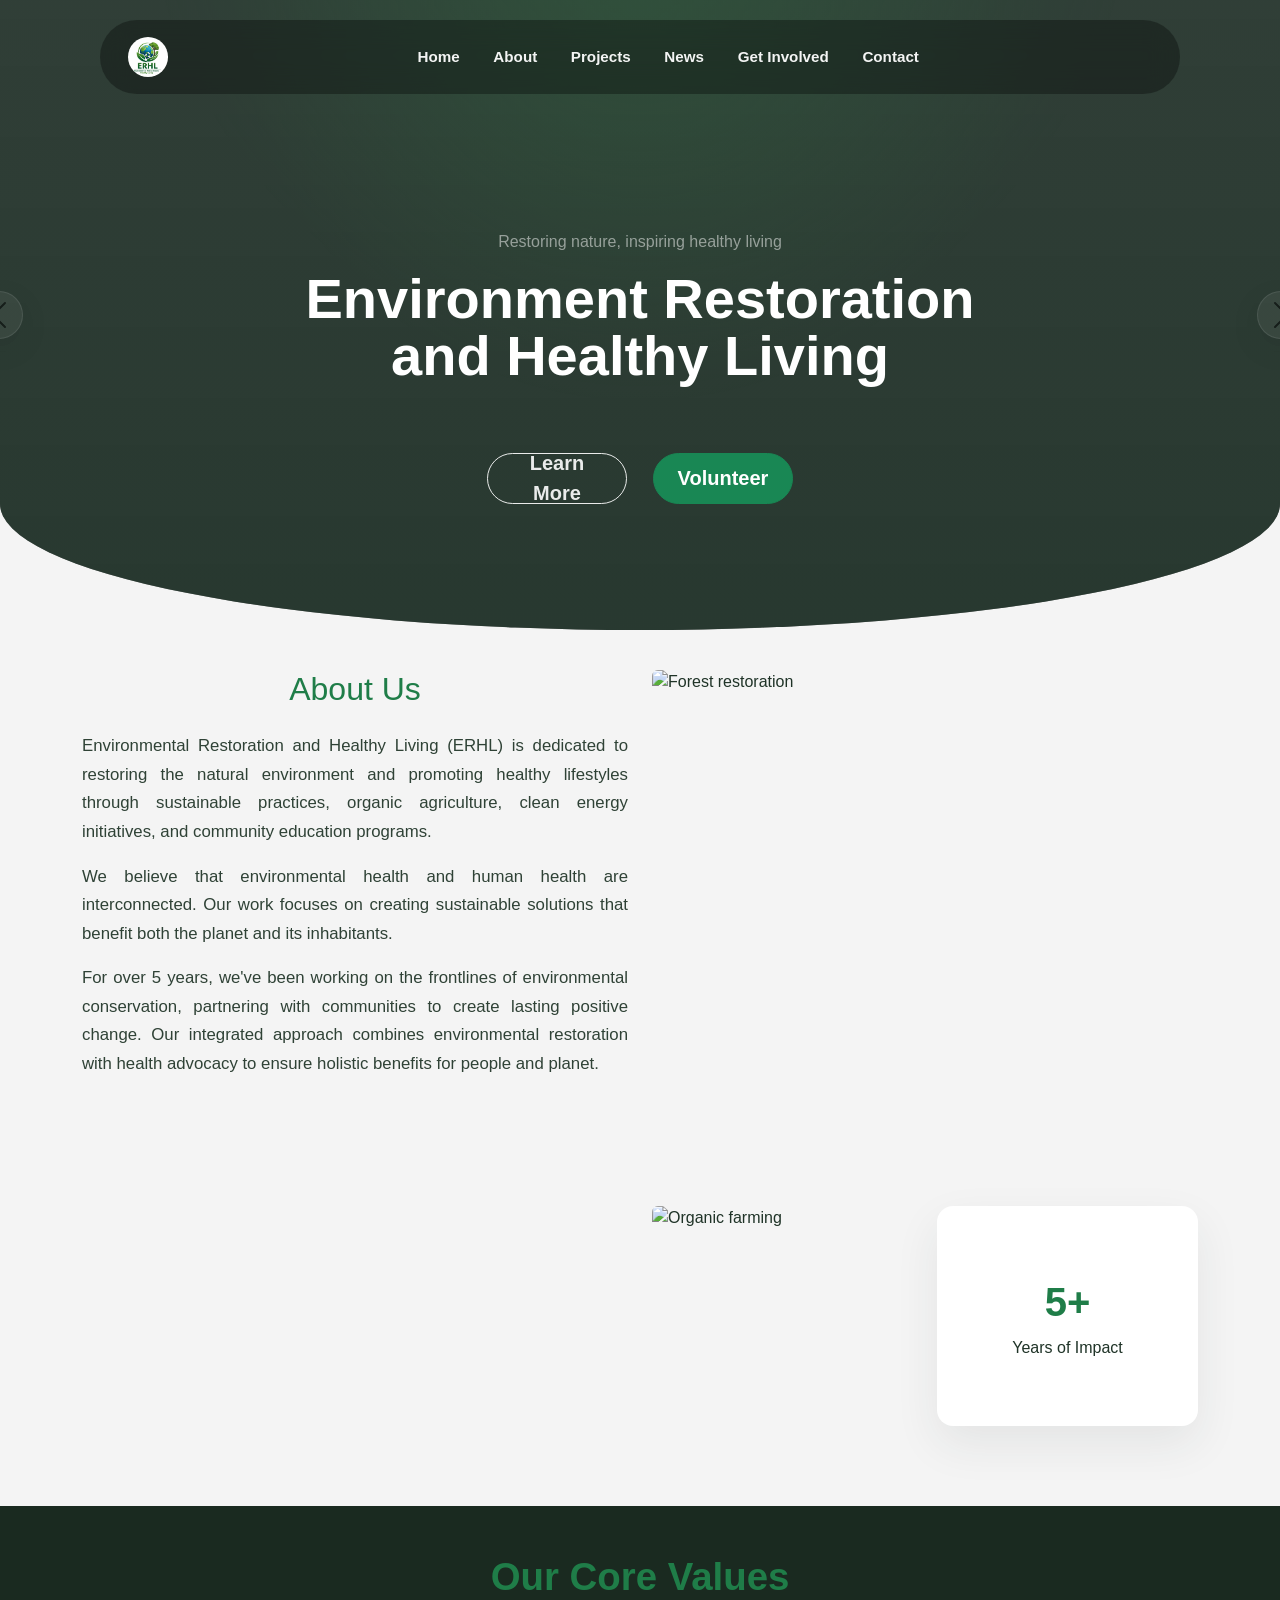
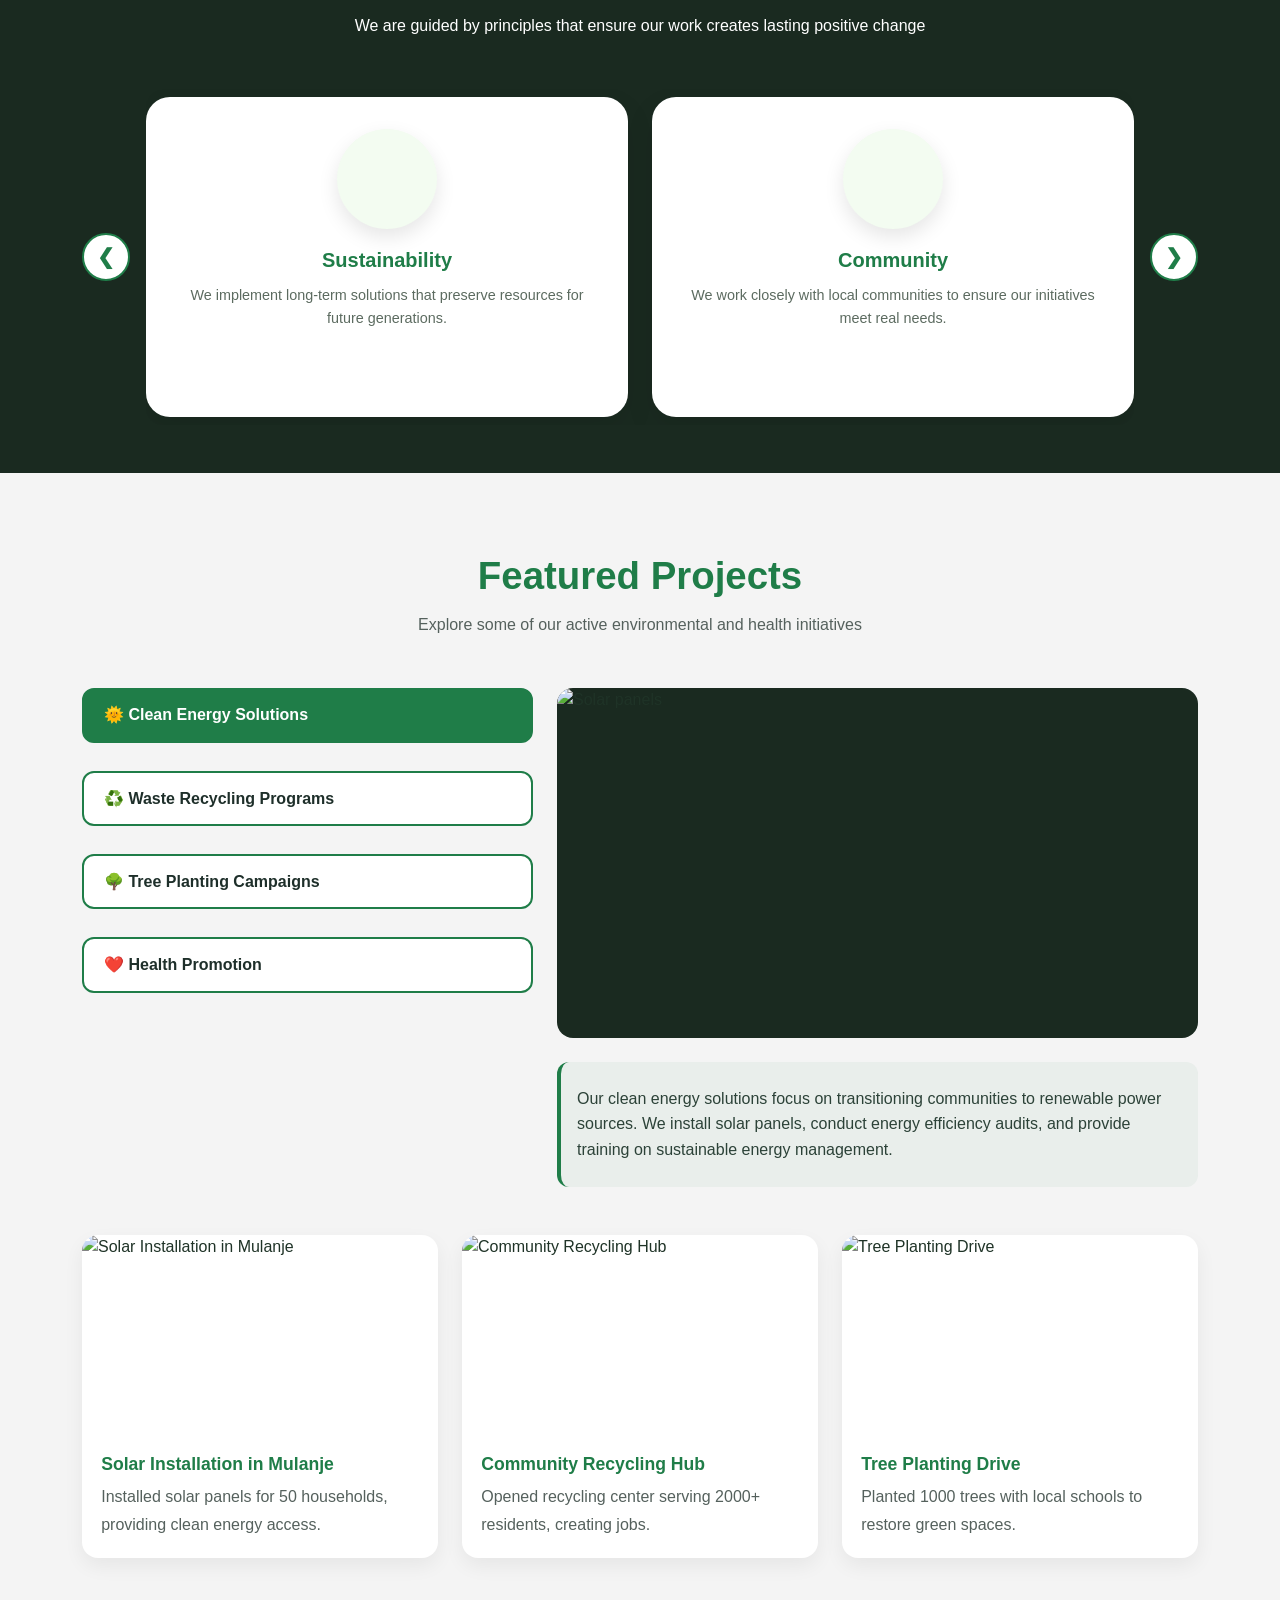
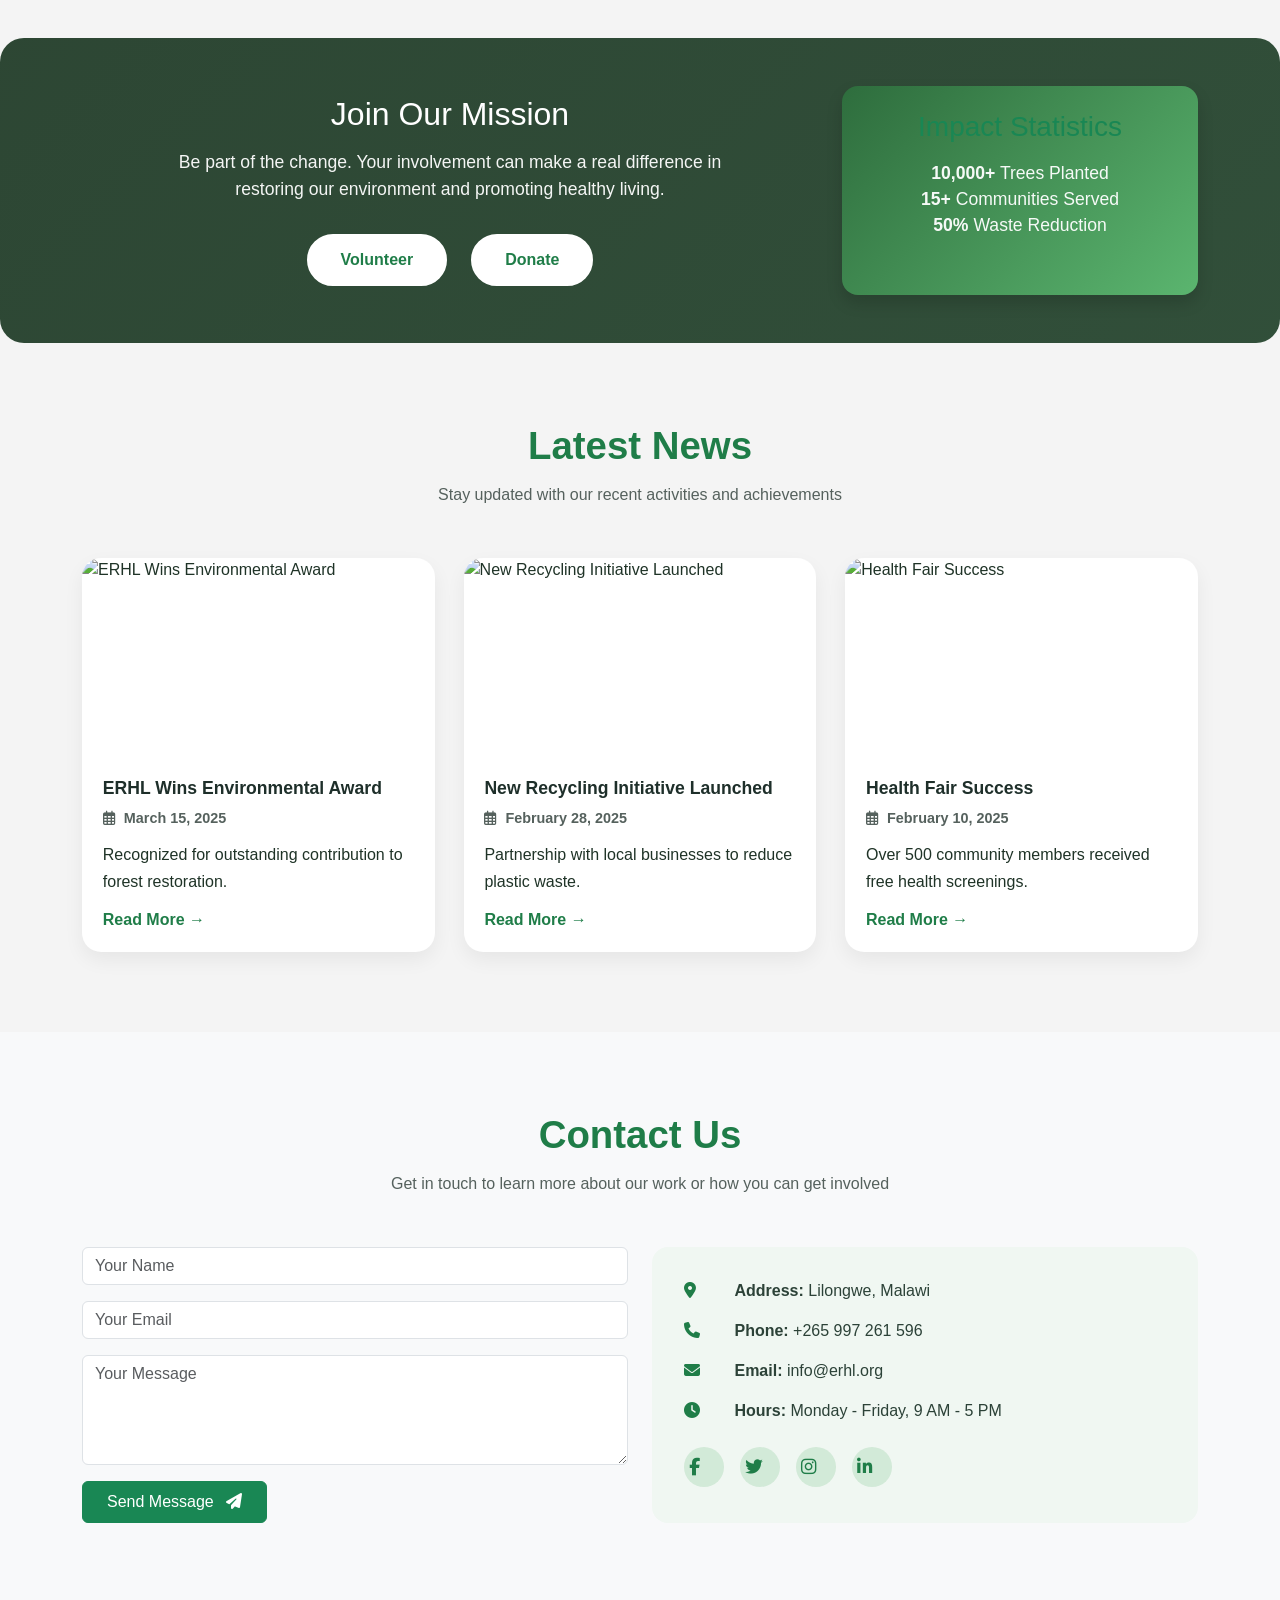
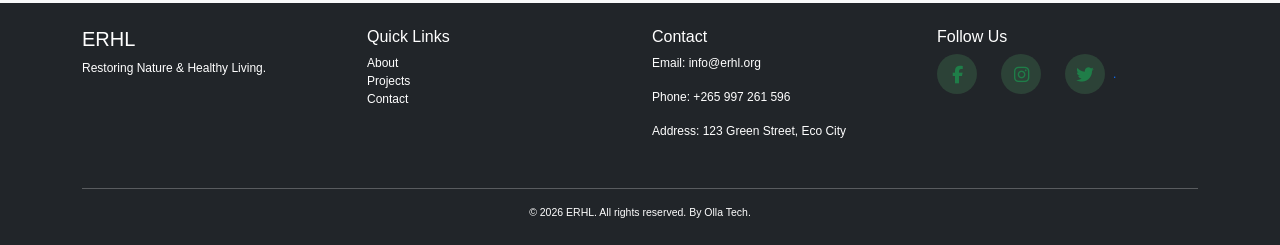
==== commit d4c29ebe: "about,home,project page improvements" ====
--- a/frontend/index.html
+++ b/frontend/index.html
@@ -2,263 +2,773 @@
 <html lang="en">
 <head>
   <meta charset="UTF-8">
-  <meta name="viewport" content="width=device-width, initial-scale=1.0">
-  <title>ERHL</title>
+  <meta name="viewport" content="width=device-width, initial-scale=1.0, user-scalable=yes">
+  <title>ERHL | Environmental Restoration & Healthy Living</title>
+  
+  <!-- Bootstrap 5 + Icons + Fonts -->
   <link href="https://cdn.jsdelivr.net/npm/bootstrap@5.3.0/dist/css/bootstrap.min.css" rel="stylesheet">
   <link rel="stylesheet" href="https://cdnjs.cloudflare.com/ajax/libs/font-awesome/6.4.0/css/all.min.css">
   <link href="assets/css/style.css" rel="stylesheet">
+  <link href="https://unpkg.com/aos@2.3.1/dist/aos.css" rel="stylesheet">
+  
+  <!-- Google Fonts -->
+  <link href="https://fonts.googleapis.com/css2?family=Inter:opsz,wght@14..32,300;14..32,400;14..32,600;14..32,700;14..32,800&display=swap" rel="stylesheet">
+  
+  <style>
+    /* Additional CSS for fully functional components */
+    
+    /* Project image transitions */
+    .project-image-container {
+      position: relative;
+      width: 100%;
+      height: 350px;
+      overflow: hidden;
+      border-radius: 1rem;
+      background: #1a2a20;
+    }
+    
+    .project-image {
+      position: absolute;
+      top: 0;
+      left: 0;
+      width: 100%;
+      height: 100%;
+      object-fit: cover;
+      opacity: 0;
+      transition: opacity 0.5s ease-in-out;
+    }
+    
+    .project-image.active {
+      opacity: 1;
+    }
+    
+    .project-desc {
+      display: none;
+      font-size: 1rem;
+      line-height: 1.6;
+      color: #2c4238;
+    }
+    
+    .project-desc.active {
+      display: block;
+    }
+    
+    .project-buttons .btn {
+      width: 100%;
+      text-align: left;
+      margin-bottom: 0.75rem;
+      padding: 0.85rem 1.25rem;
+      border-radius: 0.75rem;
+      border: 2px solid #1f7d48;
+      background: white;
+      color: #1e2f2a;
+      font-weight: 600;
+      transition: all 0.3s ease;
+    }
+    
+    .project-buttons .btn:hover {
+      background: rgba(31, 125, 72, 0.08);
+      transform: translateX(4px);
+    }
+    
+    .project-buttons .btn.active {
+      background: #1f7d48;
+      color: white;
+      border-color: #1f7d48;
+    }
+    
+    /* Values Carousel Styles */
+    .values-carousel-container {
+      position: relative;
+      display: flex;
+      align-items: center;
+      gap: 1rem;
+      margin-top: 2rem;
+    }
+    
+    .values-carousel {
+      flex: 1;
+      overflow: hidden;
+      border-radius: 1rem;
+    }
+    
+    .values-carousel-inner {
+      display: flex;
+      gap: 1.5rem;
+      transition: transform 0.5s cubic-bezier(0.4, 0, 0.2, 1);
+      padding: 0.5rem 0;
+    }
+    
+    .value-card {
+      flex: 0 0 calc(50% - 0.75rem);
+      background: white;
+      border-radius: 1.5rem;
+      padding: 2rem 1.5rem;
+      text-align: center;
+      box-shadow: 0 12px 30px rgba(0, 0, 0, 0.08);
+      transition: all 0.3s ease;
+    }
+    
+    .value-card:hover {
+      transform: translateY(-8px);
+      box-shadow: 0 20px 40px rgba(31, 125, 72, 0.15);
+    }
+    
+    .value-card .card-icon {
+      width: 100px;
+      height: 100px;
+      border-radius: 50%;
+      background-size: cover;
+      background-position: center;
+      margin: 0 auto 1.2rem;
+      box-shadow: 0 8px 20px rgba(0, 0, 0, 0.1);
+    }
+    
+    .value-card h5 {
+      color: #1f7d48;
+      font-weight: 700;
+      margin-bottom: 0.75rem;
+    }
+    
+    .value-card p {
+      color: #5c6b60;
+      font-size: 0.9rem;
+      line-height: 1.6;
+    }
+    
+    .carousel-nav-btn {
+      width: 48px;
+      height: 48px;
+      border-radius: 50%;
+      border: 2px solid #1f7d48;
+      background: white;
+      color: #1f7d48;
+      font-size: 1.3rem;
+      font-weight: bold;
+      cursor: pointer;
+      transition: all 0.3s ease;
+      display: flex;
+      align-items: center;
+      justify-content: center;
+    }
+    
+    .carousel-nav-btn:hover {
+      background: #1f7d48;
+      color: white;
+      transform: scale(1.05);
+    }
+    
+    /* News Cards */
+    .news-grid {
+      display: grid;
+      grid-template-columns: repeat(auto-fit, minmax(320px, 1fr));
+      gap: 1.8rem;
+      margin-top: 2rem;
+    }
+    
+    .news-card {
+      background: white;
+      border-radius: 1.2rem;
+      overflow: hidden;
+      box-shadow: 0 8px 20px rgba(0, 0, 0, 0.06);
+      transition: all 0.3s ease;
+    }
+    
+    .news-card:hover {
+      transform: translateY(-5px);
+      box-shadow: 0 15px 35px rgba(31, 125, 72, 0.12);
+    }
+    
+    .news-card img {
+      width: 100%;
+      height: 200px;
+      object-fit: cover;
+    }
+    
+    .news-body {
+      padding: 1.3rem;
+    }
+    
+    .news-body h6 {
+      font-size: 1.1rem;
+      font-weight: 700;
+      margin-bottom: 0.5rem;
+      color: #1e2f2a;
+    }
+    
+    .news-date {
+      color: #1f7d48;
+      font-size: 0.8rem;
+      display: block;
+      margin-bottom: 0.75rem;
+      font-weight: 600;
+    }
+    
+    .read-more-btn {
+      background: none;
+      border: none;
+      color: #1f7d48;
+      font-weight: 700;
+      padding: 0;
+      cursor: pointer;
+      transition: all 0.2s;
+    }
+    
+    .read-more-btn:hover {
+      text-decoration: underline;
+      transform: translateX(3px);
+    }
+    
+    .news-full-text {
+      display: none;
+      margin-top: 0.75rem;
+      padding-top: 0.75rem;
+      border-top: 1px solid #e0e7e0;
+      font-size: 0.9rem;
+      color: #5c6b60;
+    }
+    
+    /* Project Cards */
+    .project-card {
+      background: white;
+      border-radius: 1rem;
+      overflow: hidden;
+      box-shadow: 0 8px 20px rgba(0, 0, 0, 0.06);
+      transition: transform 0.3s ease;
+      height: 100%;
+    }
+    
+    .project-card:hover {
+      transform: translateY(-5px);
+    }
+    
+    .project-card img {
+      width: 100%;
+      height: 200px;
+      object-fit: cover;
+    }
+    
+    .project-card-body {
+      padding: 1.2rem;
+    }
+    
+    .project-card-body h4 {
+      font-size: 1.1rem;
+      font-weight: 700;
+      margin-bottom: 0.5rem;
+      color: #1f7d48;
+    }
+    
+    /* Contact Info */
+    .contact-info {
+      background: #f0f7f2;
+      padding: 2rem;
+      border-radius: 1rem;
+      height: 100%;
+    }
+    
+    .contact-info p {
+      margin-bottom: 1rem;
+      color: #2c4238;
+    }
+    
+    .contact-info i {
+      color: #1f7d48;
+      width: 30px;
+    }
+    
+    /* Responsive */
+    @media (max-width: 768px) {
+      .value-card {
+        flex: 0 0 100%;
+      }
+      .project-image-container {
+        height: 250px;
+        margin-top: 1rem;
+      }
+      .carousel-nav-btn {
+        width: 40px;
+        height: 40px;
+        font-size: 1rem;
+      }
+      .values-carousel-container {
+        gap: 0.5rem;
+      }
+    }
+    
+    /* Hero carousel enhancements */
+    .hero-carousel-wrapper {
+      position: relative;
+    }
+    
+    .hero-static-content {
+      position: absolute;
+      bottom: 80px;
+      left: 0;
+      right: 0;
+      z-index: 10;
+    }
+    
+    .hero-indicators {
+      position: absolute;
+      bottom: 30px;
+      left: 50%;
+      transform: translateX(-50%);
+      display: flex;
+      gap: 12px;
+      z-index: 10;
+    }
+    
+    .hero-indicators button {
+      width: 12px;
+      height: 12px;
+      border-radius: 50%;
+      border: 2px solid white;
+      background: transparent;
+      cursor: pointer;
+      transition: all 0.3s;
+    }
+    
+    .hero-indicators button.active {
+      background: white;
+      transform: scale(1.2);
+    }
+    
+    .hero-slide-content {
+      text-align: center;
+      padding: 2rem;
+    }
+    
+    .hero-title {
+      font-size: clamp(2rem, 5vw, 3.5rem);
+      font-weight: 700;
+    }
+    
+    .hero-subtitle {
+      font-size: 1.1rem;
+      opacity: 0.9;
+    }
+    
+    .about-image-large, .about-small-image {
+      width: 100%;
+      height: auto;
+      object-fit: cover;
+    }
+    
+    .years-card {
+      background: white;
+      border-radius: 1rem;
+      text-align: center;
+      padding: 1.5rem;
+      height: 100%;
+      display: flex;
+      flex-direction: column;
+      justify-content: center;
+    }
+  </style>
 </head>
 <body>
-  <div id="navbar"></div>
-
-  <main>
-    <section class="hero hero-carousel-wrapper">
-      <div id="heroCarousel" class="carousel carousel-fade hero-carousel" data-bs-interval="4000" data-bs-ride="carousel">
-        <!-- Carousel slides with rotating images and content -->
-        <div class="carousel-inner">
-          <!-- Slide 1 -->
-          <div class="carousel-item active" style="background: linear-gradient(180deg, rgba(18, 41, 29, 0.52), rgba(18, 41, 29, 0.72)), url('https://images.unsplash.com/photo-1500530855697-b586d89ba3ee?auto=format&fit=crop&w=1400&q=80') center/cover no-repeat;">
-            <div class="hero-slide-content">
-              <p class="text-uppercase text-white-50 mb-3">Environmental restoration</p>
-              <h1 class="hero-title">Environment Restoration<br>and Healthy Living</h1>
-              <p class="hero-subtitle">Restoring nature, inspiring healthy living</p>
-            </div>
-          </div>
-
-          <!-- Slide 2 -->
-          <div class="carousel-item" style="background: linear-gradient(180deg, rgba(18, 41, 29, 0.52), rgba(18, 41, 29, 0.72)), url('https://images.unsplash.com/photo-1441974231531-c6227db76b6e?auto=format&fit=crop&w=1400&q=80') center/cover no-repeat;">
-            <div class="hero-slide-content">
-              <p class="text-uppercase text-white-50 mb-3">Forest conservation</p>
-              <h1 class="hero-title">Protecting Our<br>Forests Together</h1>
-              <p class="hero-subtitle">Join in preserving vital ecosystems</p>
-            </div>
-          </div>
-
-          <!-- Slide 3 -->
-          <div class="carousel-item" style="background: linear-gradient(180deg, rgba(18, 41, 29, 0.52), rgba(18, 41, 29, 0.72)), url('https://images.unsplash.com/photo-1559027615-cd2628902d4a?auto=format&fit=crop&w=1400&q=80') center/cover no-repeat;">
-            <div class="hero-slide-content">
-              <p class="text-uppercase text-white-50 mb-3">Sustainable living</p>
-              <h1 class="hero-title">Building a Sustainable<br>Future for All</h1>
-              <p class="hero-subtitle">Innovative solutions for a greener planet</p>
-            </div>
-          </div>
-        </div>  
-
-        <!-- Carousel indicators -->
-        <div class="hero-indicators">
-          <button type="button" data-bs-target="#heroCarousel" data-bs-slide-to="0" class="active" aria-current="true" aria-label="Slide 1"></button>
-          <button type="button" data-bs-target="#heroCarousel" data-bs-slide-to="1" aria-label="Slide 2"></button>
-          <button type="button" data-bs-target="#heroCarousel" data-bs-slide-to="2" aria-label="Slide 3"></button>
-        </div>
-
-        <!-- Carousel controls -->
-        <button class="carousel-control-prev" type="button" data-bs-target="#heroCarousel" data-bs-slide="prev">
-          <span class="carousel-control-prev-icon" aria-hidden="true"></span>
-          <span class="visually-hidden">Previous</span>
-        </button>
-        <button class="carousel-control-next" type="button" data-bs-target="#heroCarousel" data-bs-slide="next">
-          <span class="carousel-control-next-icon" aria-hidden="true"></span>
-          <span class="visually-hidden">Next</span>
-        </button>
-      </div>
-
-      <!-- Static buttons overlay -->
-      <div class="hero-static-content">
-        <div class="hero-buttons">
-          <a href="about.html" class="btn btn-outline-light">Learn More</a>
-         <a href="get-involved.html" class="btn btn-success">Volunteer</a>
-
-
-        </div>
-      </div>
-    </section>
-
-    <section id="about" class="section-wrapper">
-      <div class="container">
-        <div class="row align-items-start gy-4">
-          <div class="col-lg-6">
-            <div class="about-text">
-              <h2>About Us</h2>
-              <p>Environmental Restoration and Healthy Living (ERHL) is dedicated to restoring the natural environment and promoting healthy lifestyles through sustainable practices, organic agriculture, clean energy initiatives, and community education programs.</p>
-              <p>We believe that environmental health and human health are interconnected. Our work focuses on creating sustainable solutions that benefit both the planet and its inhabitants.</p>
-              <p>For over 5 years, we've been working on the frontlines of environmental conservation, partnering with communities to create lasting positive change. Our integrated approach combines environmental restoration with health advocacy to ensure holistic benefits for people and planet.</p>
-            </div>
-          </div>
-          <div class="col-lg-6">
-            <div class="row gy-3">
-              <div class="col-12">
-                <img src="https://images.unsplash.com/photo-1506905925346-21bda4d32df4?auto=format&fit=crop&w=600&q=80" alt="Forest restoration" class="about-image-large img-fluid rounded">
+
+<div id="navbar"></div>
+
+<main>
+  <!-- HERO CAROUSEL SECTION -->
+  <section class="hero hero-carousel-wrapper">
+    <div id="heroCarousel" class="carousel carousel-fade hero-carousel" data-bs-interval="4000" data-bs-ride="carousel">
+      <div class="carousel-inner">
+        <div class="carousel-item active" style="background: linear-gradient(180deg, rgba(18, 41, 29, 0.6), rgba(18, 41, 29, 0.75)), url('https://images.unsplash.com/photo-1500530855697-b586d89ba3ee?auto=format&fit=crop&w=1400&q=80') center/cover no-repeat;">
+          <div class="hero-slide-content">
+            <p class=" text-white-50 mb-3">Restoring nature, inspiring healthy living</p>
+            <h1 class="hero-title">Environment Restoration<br>and Healthy Living</h1>
+            <!--<p class="hero-subtitle">Restoring nature, inspiring healthy living</p>-->
+          </div>
+        </div>
+        <div class="carousel-item" style="background: linear-gradient(180deg, rgba(18, 41, 29, 0.6), rgba(18, 41, 29, 0.75)), url('https://images.unsplash.com/photo-1441974231531-c6227db76b6e?auto=format&fit=crop&w=1400&q=80') center/cover no-repeat;">
+          <div class="hero-slide-content">
+            <p class="text-uppercase text-white-50 mb-3">Forest conservation</p>
+            <h1 class="hero-title">Protecting Our<br>Forests Together</h1>
+          </div>
+        </div>
+        <div class="carousel-item" style="background: linear-gradient(180deg, rgba(18, 41, 29, 0.6), rgba(18, 41, 29, 0.75)), url('https://images.unsplash.com/photo-1559027615-cd2628902d4a?auto=format&fit=crop&w=1400&q=80') center/cover no-repeat;">
+          <div class="hero-slide-content">
+            <p class="text-uppercase text-white-50 mb-3">Sustainable living</p>
+            <h1 class="hero-title">Building a Sustainable<br>Future for All</h1>
+            <p class="hero-subtitle">Innovative solutions for a greener planet</p>
+          </div>
+        </div>
+      </div>
+      
+      <div class="hero-indicators">
+        <button type="button" data-bs-target="#heroCarousel" data-bs-slide-to="0" class="active"></button>
+        <button type="button" data-bs-target="#heroCarousel" data-bs-slide-to="1"></button>
+        <button type="button" data-bs-target="#heroCarousel" data-bs-slide-to="2"></button>
+      </div>
+      
+      <button class="carousel-control-prev" type="button" data-bs-target="#heroCarousel" data-bs-slide="prev">
+        <span class="carousel-control-prev-icon"></span>
+      </button>
+      <button class="carousel-control-next" type="button" data-bs-target="#heroCarousel" data-bs-slide="next">
+        <span class="carousel-control-next-icon"></span>
+      </button>
+    </div>
+    
+    <div class="hero-static-content">
+      <div class="hero-buttons text-center">
+        <a href="about.html" class="btn btn-outline-light btn-lg mx-2">Learn More</a>
+        <a href="get-involved.html" class="btn btn-success btn-lg mx-2">Volunteer</a>
+      </div>
+    </div>
+  </section>
+
+  <!-- ABOUT SECTION -->
+  <section id="about" class="section-wrapper">
+    <div class="container">
+      <div class="row align-items-start gy-4">
+        <div class="col-lg-6">
+          <div class="about-text">
+            <h2 data-aos="fade-right" class="text-center mb-4" style="color:#1f7d48;">About Us</h2>
+            <p data-aos="fade-left" data-aos-delay="100" style="text-align: justify; line-height: 1.7;">
+              Environmental Restoration and Healthy Living (ERHL) is dedicated to restoring the natural environment and promoting healthy lifestyles through sustainable practices, organic agriculture, clean energy initiatives, and community education programs.
+            </p>
+            <p data-aos="fade-up" data-aos-delay="300" style="text-align: justify; line-height: 1.7;">
+              We believe that environmental health and human health are interconnected. Our work focuses on creating sustainable solutions that benefit both the planet and its inhabitants.
+            </p>
+            <p data-aos="fade-up" data-aos-delay="500" style="text-align: justify; line-height: 1.7;">
+              For over 5 years, we've been working on the frontlines of environmental conservation, partnering with communities to create lasting positive change. Our integrated approach combines environmental restoration with health advocacy to ensure holistic benefits for people and planet.
+            </p>
+          </div>
+        </div>
+        <div class="col-lg-6">
+          <div class="row gy-3">
+            <div class="col-12">
+              <img src="https://images.unsplash.com/photo-1506905925346-21bda4d32df4?auto=format&fit=crop&w=600&q=80" alt="Forest restoration" class="about-image-large img-fluid rounded">
+            </div>
+            <div class="col-6">
+              <img src="https://images.unsplash.com/photo-1542601906990-b4d3fb778b09?auto=format&fit=crop&w=400&q=80" alt="Organic farming" class="about-small-image img-fluid rounded">
+            </div>
+            <div class="col-6">
+              <div class="years-card">
+                <span class="text-primary fw-bold fs-1">5+</span>
+                <p class="mb-0">Years of Impact</p>
               </div>
-              <div class="col-6">
-                <img src="https://images.unsplash.com/photo-1542601906990-b4d3fb778b09?auto=format&fit=crop&w=400&q=80" alt="Organic farming" class="about-small-image img-fluid rounded">
-              </div>
-              <div class="col-6">
-                <div class="years-card">
-                  <span class="text-primary fw-bold fs-1">5+</span>
-                  <p class="mb-0">Years of Impact</p>
-                </div>
-              </div>
-            </div>
-          </div>
-        </div>
-      </div>
-    </section>
-
-    <section id="values" class="bg-soft">
-      <div class="container section-wrapper">
-        <div class="section-title">
-          <h2>Our Core Values</h2>
-          <p>We are guided by principles that ensure our work creates lasting positive change</p>
-        </div>
-        <div class="values-carousel-container">
-          <button class="carousel-nav-btn carousel-nav-prev" id="valuesPrevBtn" aria-label="Previous values">❮</button>
-          <div class="values-carousel">
-            <div class="values-carousel-inner">
-              <div class="value-card">
-                <div class="card-icon" style="background-image: url('https://images.unsplash.com/photo-1542601906990-b4d3fb778b09?auto=format&fit=crop&w=200&q=80');"></div>
-                <h5>Sustainability</h5>
-                <p>We implement long-term solutions that preserve resources for future generations.</p>
-              </div>
-              <div class="value-card">
-                <div class="card-icon" style="background-image: url('https://images.unsplash.com/photo-1558618666-fcd25c85cd64?auto=format&fit=crop&w=200&q=80');"></div>
-                <h5>Community</h5>
-                <p>We work closely with local communities to ensure our initiatives meet real needs.</p>
-              </div>
-              <div class="value-card">
-                <div class="card-icon" style="background-image: url('https://images.unsplash.com/photo-1507003211169-0a1dd7228f2d?auto=format&fit=crop&w=200&q=80');"></div>
-                <h5>Innovation</h5>
-                <p>We embrace new technologies and approaches to solve environmental challenges.</p>
-              </div>
-              <div class="value-card">
-                <div class="card-icon" style="background-image: url('https://images.unsplash.com/photo-1441974231531-c6227db76b6e?auto=format&fit=crop&w=200&q=80');"></div>
-                <h5>Transparency</h5>
-                <p>We maintain open communication and accountability in all our operations and impact reporting.</p>
-              </div>
-              <div class="value-card">
-                <div class="card-icon" style="background-image: url('https://images.unsplash.com/photo-1427504494785-cddc0c6eabe0?auto=format&fit=crop&w=200&q=80');"></div>
-                <h5>Education</h5>
-                <p>We empower individuals through knowledge and skills to make informed environmental decisions.</p>
-              </div>
-              <div class="value-card">
-                <div class="card-icon" style="background-image: url('https://images.unsplash.com/photo-1535492065543-7b964f97cd45?auto=format&fit=crop&w=200&q=80');"></div>
-                <h5>Health & Wellness</h5>
-                <p>We recognize that environmental health is directly connected to human wellbeing and quality of life.</p>
-              </div>
-            </div>
-          </div>
-          <button class="carousel-nav-btn carousel-nav-next" id="valuesNextBtn" aria-label="Next values">❯</button>
-        </div>
-      </div>
-    </section>
-
-    <section id="projects" class="section-wrapper">
-      <div class="container">
-        <div class="section-title">
-          <h2>Featured Projects</h2>
-          <p>Explore some of our active environmental and health initiatives</p>
-        </div>
-        <div class="row">
-          <div class="col-lg-6">
-            <div class="project-buttons" id="projectButtonsContainer">
-              <button class="btn active" data-project="energy">Clean Energy Solutions</button>
-              <button class="btn" data-project="recycling">Waste Recycling Programs</button>
-              <button class="btn" data-project="planting">Tree Planting Campaigns</button>
-              <button class="btn" data-project="health">Health Promotion</button>
-            </div>
-          </div>
-          <div class="col-lg-6">
-            <div class="project-display">
-              <div class="project-image-container" id="projectImageContainer">
-                <img src="https://images.unsplash.com/photo-1466611653911-95081537e5b7?auto=format&fit=crop&w=600&q=80" alt="Solar panels" class="project-image project-energy active" data-project="energy">
-                <img src="https://images.unsplash.com/photo-1532996122724-e3c354a0b15b?auto=format&fit=crop&w=600&q=80" alt="Recycling" class="project-image project-recycling" data-project="recycling">
-                <img src="https://images.unsplash.com/photo-1416879595882-3373a0480b5b?auto=format&fit=crop&w=600&q=80" alt="Tree planting" class="project-image project-planting" data-project="planting">
-                <img src="https://images.unsplash.com/photo-1576091160550-112173f31c77?auto=format&fit=crop&w=600&q=80" alt="Health promotion" class="project-image project-health" data-project="health">
-              </div>
-              <div class="project-description mt-4" id="projectDescriptionContainer">
-                <p class="project-desc project-energy-desc active">Our clean energy solutions focus on transitioning communities to renewable power sources. We install solar panels, conduct energy efficiency audits, and provide training on sustainable energy management.</p>
-                <p class="project-desc project-recycling-desc">We implement comprehensive waste management programs that include collection, sorting, and recycling initiatives. Our goal is to reduce landfill waste by 75% in partner communities.</p>
-                <p class="project-desc project-planting-desc">Through our tree planting campaigns, we've planted over 10,000 trees in the past three years. Each tree helps combat climate change and restore local ecosystems.</p>
-                <p class="project-desc project-health-desc">Our health promotion initiatives focus on preventative care, health education, and community wellness programs. We provide free health screenings and promote active lifestyles in underserved communities.</p>
-              </div>
-            </div>
-          </div>
-        </div>
-        <div class="row gy-4 mt-4" id="projectCardsContainer">
-          <div class="col-12 text-center text-muted">Loading projects...</div>
-        </div>
-      </div>
-    </section>
-
-    <section class="cta-section">
-      <div class="container">
-        <div class="row align-items-center">
-          <div class="col-lg-8">
-            <h2>Join Our Mission</h2>
-            <p>Be part of the change. Your involvement can make a real difference in restoring our environment and promoting healthy living.</p>
-            <div class="cta-buttons">
-              <a href="#contact" class="btn btn-primary">Volunteer</a>
-              <a href="#contact" class="btn btn-outline-light">Donate</a>
-            </div>
-          </div>
-          <div class="col-lg-4">
-            <div class="cta-banner">
-              <h3>Impact Statistics</h3>
-              <p>500+ Trees Planted<br>10 Communities Served<br>50% Waste Reduction</p>
-            </div>
-          </div>
-        </div>
-      </div>
-    </section>
-
-    <section id="news" class="section-wrapper">
-      <div class="container">
-        <div class="section-title">
-          <h2>Latest News</h2>
-          <p>Stay updated with our recent activities and achievements</p>
-        </div>
-        <div class="news-grid" id="newsCardsContainer">
-          <div class="col-12 text-center text-muted">Loading news articles...</div>
-        </div>
-      </div>
-    </section>
-
-    <section id="contact" class="section-wrapper">
-      <div class="container">
-        <div class="section-title">
-          <h2>Contact Us</h2>
-          <p>Get in touch to learn more about our work or how you can get involved</p>
-        </div>
-        <div class="row gy-4">
-          <div class="col-lg-6">
-            <form id="contactForm">
-              <div class="mb-3">
-                <input type="text" class="form-control" id="contactName" placeholder="Your Name" required>
-              </div>
-              <div class="mb-3">
-                <input type="email" class="form-control" id="contactEmail" placeholder="Your Email" required>
-              </div>
-              <div class="mb-3">
-                <textarea class="form-control" id="contactMessage" rows="4" placeholder="Your Message" required></textarea>
-              </div>
-              <button type="submit" class="btn btn-primary">Send Message</button>
-            </form>
-          </div>
-          <div class="col-lg-6">
-            <div class="contact-info">
-              <p><strong>Address:</strong> 123 Green Street, Eco City, EC 12345</p>
-              <p><strong>Phone:</strong> +265 997261596</p>
-              <p><strong>Email:</strong> info@erhl.org</p>
-              <p><strong>Hours:</strong> Monday - Friday, 9 AM - 5 PM</p>
-            </div>
-          </div>
-        </div>
-      </div>
-    </section>
-  </main>
-
-  <div id="footer"></div>
-
- <script src="https://cdn.jsdelivr.net/npm/bootstrap@5.3.0/dist/js/bootstrap.bundle.min.js"></script>
-  <script type="module" src="assets/js/main.js"></script>
+            </div>
+          </div>
+        </div>
+      </div>
+    </div>
+  </section>
+
+  <!-- VALUES CAROUSEL SECTION -->
+  <section id="values" class="bg-soft py-5">
+    <div class="container">
+      <div class="section-title text-center mb-5">
+        <h2 style="color:#1f7d48;">Our Core Values</h2>
+        <p>We are guided by principles that ensure our work creates lasting positive change</p>
+      </div>
+      <div class="values-carousel-container">
+        <button class="carousel-nav-btn carousel-nav-prev" id="valuesPrevBtn">❮</button>
+        <div class="values-carousel">
+          <div class="values-carousel-inner" id="valuesCarouselInner">
+            <div class="value-card">
+              <div class="card-icon" style="background-image: url('https://images.unsplash.com/photo-1542601906990-b4d3fb778b09?auto=format&fit=crop&w=200&q=80');"></div>
+              <h5>Sustainability</h5>
+              <p>We implement long-term solutions that preserve resources for future generations.</p>
+            </div>
+            <div class="value-card">
+              <div class="card-icon" style="background-image: url('https://images.unsplash.com/photo-1558618666-fcd25c85cd64?auto=format&fit=crop&w=200&q=80');"></div>
+              <h5>Community</h5>
+              <p>We work closely with local communities to ensure our initiatives meet real needs.</p>
+            </div>
+            <div class="value-card">
+              <div class="card-icon" style="background-image: url('https://images.unsplash.com/photo-1507003211169-0a1dd7228f2d?auto=format&fit=crop&w=200&q=80');"></div>
+              <h5>Innovation</h5>
+              <p>We embrace new technologies and approaches to solve environmental challenges.</p>
+            </div>
+            <div class="value-card">
+              <div class="card-icon" style="background-image: url('https://images.unsplash.com/photo-1441974231531-c6227db76b6e?auto=format&fit=crop&w=200&q=80');"></div>
+              <h5>Transparency</h5>
+              <p>We maintain open communication and accountability in all our operations.</p>
+            </div>
+            <div class="value-card">
+              <div class="card-icon" style="background-image: url('https://images.unsplash.com/photo-1427504494785-cddc0c6eabe0?auto=format&fit=crop&w=200&q=80');"></div>
+              <h5>Education</h5>
+              <p>We empower individuals through knowledge and skills to make informed decisions.</p>
+            </div>
+            <div class="value-card">
+              <div class="card-icon" style="background-image: url('https://images.unsplash.com/photo-1535492065543-7b964f97cd45?auto=format&fit=crop&w=200&q=80');"></div>
+              <h5>Health & Wellness</h5>
+              <p>We recognize that environmental health is directly connected to human wellbeing.</p>
+            </div>
+          </div>
+        </div>
+        <button class="carousel-nav-btn carousel-nav-next" id="valuesNextBtn">❯</button>
+      </div>
+    </div>
+  </section>
+
+  <!-- PROJECTS SECTION -->
+  <section id="projects" class="section-wrapper">
+    <div class="container">
+      <div class="section-title text-center mb-5">
+        <h2 style="color:#1f7d48;">Featured Projects</h2>
+        <p>Explore some of our active environmental and health initiatives</p>
+      </div>
+      <div class="row">
+        <div class="col-lg-5">
+          <div class="project-buttons" id="projectButtonsContainer">
+            <button class="btn active" data-project="energy">🌞 Clean Energy Solutions</button>
+            <button class="btn" data-project="recycling">♻️ Waste Recycling Programs</button>
+            <button class="btn" data-project="planting">🌳 Tree Planting Campaigns</button>
+            <button class="btn" data-project="health">❤️ Health Promotion</button>
+          </div>
+        </div>
+        <div class="col-lg-7">
+          <div class="project-display">
+            <div class="project-image-container" id="projectImageContainer">
+              <img src="https://images.unsplash.com/photo-1466611653911-95081537e5b7?auto=format&fit=crop&w=600&q=80" alt="Solar panels" class="project-image active" data-project="energy">
+              <img src="https://images.unsplash.com/photo-1532996122724-e3c354a0b15b?auto=format&fit=crop&w=600&q=80" alt="Recycling" class="project-image" data-project="recycling">
+              <img src="https://images.unsplash.com/photo-1416879595882-3373a0480b5b?auto=format&fit=crop&w=600&q=80" alt="Tree planting" class="project-image" data-project="planting">
+              <img src="https://images.unsplash.com/photo-1576091160550-112173f31c77?auto=format&fit=crop&w=600&q=80" alt="Health promotion" class="project-image" data-project="health">
+            </div>
+            <div class="project-description mt-4" id="projectDescriptionContainer">
+              <p class="project-desc active" data-project="energy">Our clean energy solutions focus on transitioning communities to renewable power sources. We install solar panels, conduct energy efficiency audits, and provide training on sustainable energy management.</p>
+              <p class="project-desc" data-project="recycling">We implement comprehensive waste management programs that include collection, sorting, and recycling initiatives. Our goal is to reduce landfill waste by 75% in partner communities.</p>
+              <p class="project-desc" data-project="planting">Through our tree planting campaigns, we've planted over 10,000 trees in the past three years. Each tree helps combat climate change and restore local ecosystems.</p>
+              <p class="project-desc" data-project="health">Our health promotion initiatives focus on preventative care, health education, and community wellness programs. We provide free health screenings and promote active lifestyles in underserved communities.</p>
+            </div>
+          </div>
+        </div>
+      </div>
+      <div class="row gy-4 mt-4" id="projectCardsContainer"></div>
+    </div>
+  </section>
+
+  <!-- CTA SECTION -->
+  <section class="cta-section py-5">
+    <div class="container">
+      <div class="row align-items-center">
+        <div class="col-lg-8">
+          <h2>Join Our Mission</h2>
+          <p>Be part of the change. Your involvement can make a real difference in restoring our environment and promoting healthy living.</p>
+          <div class="cta-buttons">
+            <a href="#contact" class="btn btn-primary">Volunteer</a>
+            <a href="#contact" class="btn btn-outline-light">Donate</a>
+          </div>
+        </div>
+        <div class="col-lg-4">
+          <div class="cta-banner bg-white rounded-4 p-4 text-center shadow">
+            <h3 class="text-success">Impact Statistics</h3>
+            <p><strong>10,000+</strong> Trees Planted<br>
+            <strong>15+</strong> Communities Served<br>
+            <strong>50%</strong> Waste Reduction</p>
+          </div>
+        </div>
+      </div>
+    </div>
+  </section>
+
+  <!-- NEWS SECTION -->
+  <section id="news" class="section-wrapper">
+    <div class="container">
+      <div class="section-title text-center mb-5">
+        <h2 style="color:#1f7d48;">Latest News</h2>
+        <p>Stay updated with our recent activities and achievements</p>
+      </div>
+      <div class="news-grid" id="newsCardsContainer"></div>
+    </div>
+  </section>
+
+  <!-- CONTACT SECTION -->
+  <section id="contact" class="section-wrapper bg-light">
+    <div class="container">
+      <div class="section-title text-center mb-5">
+        <h2 style="color:#1f7d48;">Contact Us</h2>
+        <p>Get in touch to learn more about our work or how you can get involved</p>
+      </div>
+      <div class="row gy-4">
+        <div class="col-lg-6">
+          <form id="contactForm">
+            <div class="mb-3">
+              <input type="text" class="form-control" id="contactName" placeholder="Your Name" required>
+            </div>
+            <div class="mb-3">
+              <input type="email" class="form-control" id="contactEmail" placeholder="Your Email" required>
+            </div>
+            <div class="mb-3">
+              <textarea class="form-control" id="contactMessage" rows="4" placeholder="Your Message" required></textarea>
+            </div>
+            <button type="submit" class="btn btn-success px-4 py-2">Send Message <i class="fas fa-paper-plane ms-2"></i></button>
+          </form>
+        </div>
+        <div class="col-lg-6">
+          <div class="contact-info">
+            <p><i class="fas fa-map-marker-alt me-3"></i> <strong>Address:</strong> Lilongwe, Malawi</p>
+            <p><i class="fas fa-phone me-3"></i> <strong>Phone:</strong> +265 997 261 596</p>
+            <p><i class="fas fa-envelope me-3"></i> <strong>Email:</strong> info@erhl.org</p>
+            <p><i class="fas fa-clock me-3"></i> <strong>Hours:</strong> Monday - Friday, 9 AM - 5 PM</p>
+            <div class="social-links mt-4">
+              <a href="#" class="social-icon me-2"><i class="fab fa-facebook-f"></i></a>
+              <a href="#" class="social-icon me-2"><i class="fab fa-twitter"></i></a>
+              <a href="#" class="social-icon me-2"><i class="fab fa-instagram"></i></a>
+              <a href="#" class="social-icon"><i class="fab fa-linkedin-in"></i></a>
+            </div>
+          </div>
+        </div>
+      </div>
+    </div>
+  </section>
+</main>
+
+<div id="footer"></div>
+
+<!-- Scripts -->
+<script src="https://cdn.jsdelivr.net/npm/bootstrap@5.3.0/dist/js/bootstrap.bundle.min.js"></script>
+<script src="https://unpkg.com/aos@2.3.1/dist/aos.js"></script>
+<script type="module" src="assets/js/main.js"></script>
+
+<script>
+  // Initialize AOS
+  AOS.init({ duration: 800, once: true, offset: 60 });
+  
+  // ========== PROJECT DATA ==========
+  const projectsData = [
+    { title: "Solar Installation in Mulanje", description: "Installed solar panels for 50 households, providing clean energy access.", image: "https://images.unsplash.com/photo-1466611653911-95081537e5b7?auto=format&fit=crop&w=400&q=80" },
+    { title: "Community Recycling Hub", description: "Opened recycling center serving 2000+ residents, creating jobs.", image: "https://images.unsplash.com/photo-1532996122724-e3c354a0b15b?auto=format&fit=crop&w=400&q=80" },
+    { title: "Tree Planting Drive", description: "Planted 1000 trees with local schools to restore green spaces.", image: "https://images.unsplash.com/photo-1416879595882-3373a0480b5b?auto=format&fit=crop&w=400&q=80" }
+  ];
+  
+  // Populate project cards
+  const projectCardsContainer = document.getElementById('projectCardsContainer');
+  if (projectCardsContainer) {
+    projectCardsContainer.innerHTML = projectsData.map(project => `
+      <div class="col-md-4">
+        <div class="project-card">
+          <img src="${project.image}" alt="${project.title}">
+          <div class="project-card-body">
+            <h4>${project.title}</h4>
+            <p>${project.description}</p>
+          </div>
+        </div>
+      </div>
+    `).join('');
+  }
+  
+  // ========== NEWS DATA ==========
+  const newsData = [
+    { title: "ERHL Wins Environmental Award", date: "March 15, 2025", summary: "Recognized for outstanding contribution to forest restoration.", fullText: "ERHL received the Green Future Award for planting over 10,000 trees in the past year, significantly impacting local biodiversity." },
+    { title: "New Recycling Initiative Launched", date: "February 28, 2025", summary: "Partnership with local businesses to reduce plastic waste.", fullText: "The program aims to recycle 5 tons of plastic monthly while creating sustainable jobs for community members." },
+    { title: "Health Fair Success", date: "February 10, 2025", summary: "Over 500 community members received free health screenings.", fullText: "Services included blood pressure, diabetes testing, and nutrition counseling, with follow-up care arranged for those in need." }
+  ];
+  
+  const newsContainer = document.getElementById('newsCardsContainer');
+  if (newsContainer) {
+    newsContainer.innerHTML = newsData.map((news, idx) => `
+      <div class="news-card">
+        <img src="https://images.unsplash.com/photo-1457369804613-52c61a468e7d?auto=format&fit=crop&w=400&q=80" alt="${news.title}">
+        <div class="news-body">
+          <h6>${news.title}</h6>
+          <span class="news-date"><i class="far fa-calendar-alt me-1"></i> ${news.date}</span>
+          <p>${news.summary}</p>
+          <button class="read-more-btn" onclick="this.nextElementSibling.style.display='block'; this.style.display='none'">Read More →</button>
+          <div class="news-full-text"><p>${news.fullText}</p></div>
+        </div>
+      </div>
+    `).join('');
+  }
+  
+  // ========== PROJECT IMAGE SWITCHER ==========
+  const projectBtns = document.querySelectorAll('.project-buttons .btn');
+  const projectImages = document.querySelectorAll('.project-image');
+  const projectDescs = document.querySelectorAll('.project-desc');
+  
+  function activateProject(projectId) {
+    projectImages.forEach(img => {
+      img.classList.remove('active');
+      if (img.dataset.project === projectId) img.classList.add('active');
+    });
+    projectDescs.forEach(desc => {
+      desc.classList.remove('active');
+      if (desc.dataset.project === projectId) desc.classList.add('active');
+    });
+    projectBtns.forEach(btn => {
+      btn.classList.remove('active');
+      if (btn.dataset.project === projectId) btn.classList.add('active');
+    });
+  }
+  
+  projectBtns.forEach(btn => {
+    btn.addEventListener('click', () => {
+      const projectId = btn.dataset.project;
+      if (projectId) activateProject(projectId);
+    });
+  });
+  
+  // ========== VALUES CAROUSEL ==========
+  const valuesInner = document.getElementById('valuesCarouselInner');
+  const prevBtn = document.getElementById('valuesPrevBtn');
+  const nextBtn = document.getElementById('valuesNextBtn');
+  
+  if (valuesInner && prevBtn && nextBtn) {
+    let currentPosition = 0;
+    let cardsPerView = 2;
+    const totalCards = document.querySelectorAll('.value-card').length;
+    
+    function updateCardsPerView() {
+      cardsPerView = window.innerWidth < 768 ? 1 : 2;
+      return cardsPerView;
+    }
+    
+    function updateCarousel() {
+      updateCardsPerView();
+      const maxPosition = Math.max(0, totalCards - cardsPerView);
+      if (currentPosition > maxPosition) currentPosition = maxPosition;
+      const cardWidth = document.querySelector('.value-card')?.offsetWidth || 320;
+      const gap = 24;
+      const translateValue = currentPosition * (cardWidth + gap);
+      valuesInner.style.transform = `translateX(-${translateValue}px)`;
+    }
+    
+    nextBtn.addEventListener('click', () => {
+      updateCardsPerView();
+      const maxPosition = Math.max(0, totalCards - cardsPerView);
+      if (currentPosition < maxPosition) {
+        currentPosition++;
+        updateCarousel();
+      }
+    });
+    
+    prevBtn.addEventListener('click', () => {
+      if (currentPosition > 0) {
+        currentPosition--;
+        updateCarousel();
+      }
+    });
+    
+    window.addEventListener('resize', () => {
+      currentPosition = 0;
+      updateCarousel();
+    });
+    
+    setTimeout(updateCarousel, 100);
+  }
+  
+  // ========== CONTACT FORM ==========
+  const contactForm = document.getElementById('contactForm');
+  if (contactForm) {
+    contactForm.addEventListener('submit', function(e) {
+      e.preventDefault();
+      const name = document.getElementById('contactName').value;
+      const email = document.getElementById('contactEmail').value;
+      const message = document.getElementById('contactMessage').value;
+      
+      if (name && email && message) {
+        alert(`Thank you ${name}! We'll get back to you within 48 hours.`);
+        contactForm.reset();
+      } else {
+        alert('Please fill in all fields.');
+      }
+    });
+  }
+</script>
 </body>
-</html>
+</html>
--- a/frontend/assets/css/style.css
+++ b/frontend/assets/css/style.css
@@ -1260,13 +1260,28 @@
   color: var(--primary);
   font-weight: bold;
 }
-
-/* WHO WE ARE */
+/* OUR FOCUS AREAS */
 .photo-card {
   background: white;
   padding: 10px;
   border-radius: 12px;
   box-shadow: 0 6px 20px rgba(0,0,0,0.08);
+  transition: all 0.1s ease-in-out;
+  
+  /* Fly-in animation setup */
+  opacity: 0;
+  transform: translatex(50px);
+  transition: opacity 0.2s ease, transform 0.2s ease;
+}
+
+.photo-card.visible {
+  opacity: 1;
+  transform: translatex(0);
+}
+
+.photo-card:hover {
+  transform: translatex(-8px);
+  box-shadow: 0 20px 30px rgba(0,0,0,0.12);
 }
 
 .photo-card img {
@@ -1274,8 +1289,14 @@
   height: 200px;
   object-fit: cover;
   border-radius: 10px;
-}
-
+  transition: transform 0.4s ease;
+  display: block;
+  margin: 0 auto;
+}
+
+.photo-card:hover img {
+  transform: scale(1.02);
+}
 /* MISSION */
 #mission {
   background: linear-gradient(135deg, rgba(22, 72, 33, 0.96), rgba(31, 125, 72, 0.92));
@@ -1388,13 +1409,27 @@
 .team {
   text-align: center;
 }
+ .team-img {
+  width: 150px;
+  height: 350px;
+  object-fit: cover;
+  border-radius: 0;
+
+  box-shadow: 0 4px 10px rgba(0,0,0,0.15);
+  transition: all 0.3s ease;
+}
+
+.team-img:hover {
+  transform: translateY(-5px);
+  box-shadow: 0 8px 18px rgba(0,0,0,0.25);
+}
 
 .team img {
-  width: 80px;
-  height: 80px;
-  background: #eee;
-  padding: 10px;
-  border-radius: 50%;
+  width: 100%;
+  height: 350px;        
+  object-fit: cover;    
+  border-radius: 0;
+  box-sizing: border-box;     
 }
 
 /* RESPONSIVE STYLES */
@@ -2117,4 +2152,11 @@
   .cta-banner {
     margin-top: 1.5rem;
   }
-}
+  
+  .team-img {
+  width: 100%;
+  height: 250px;        
+  object-fit: cover;    
+  border-radius: 0;     
+  }
+}
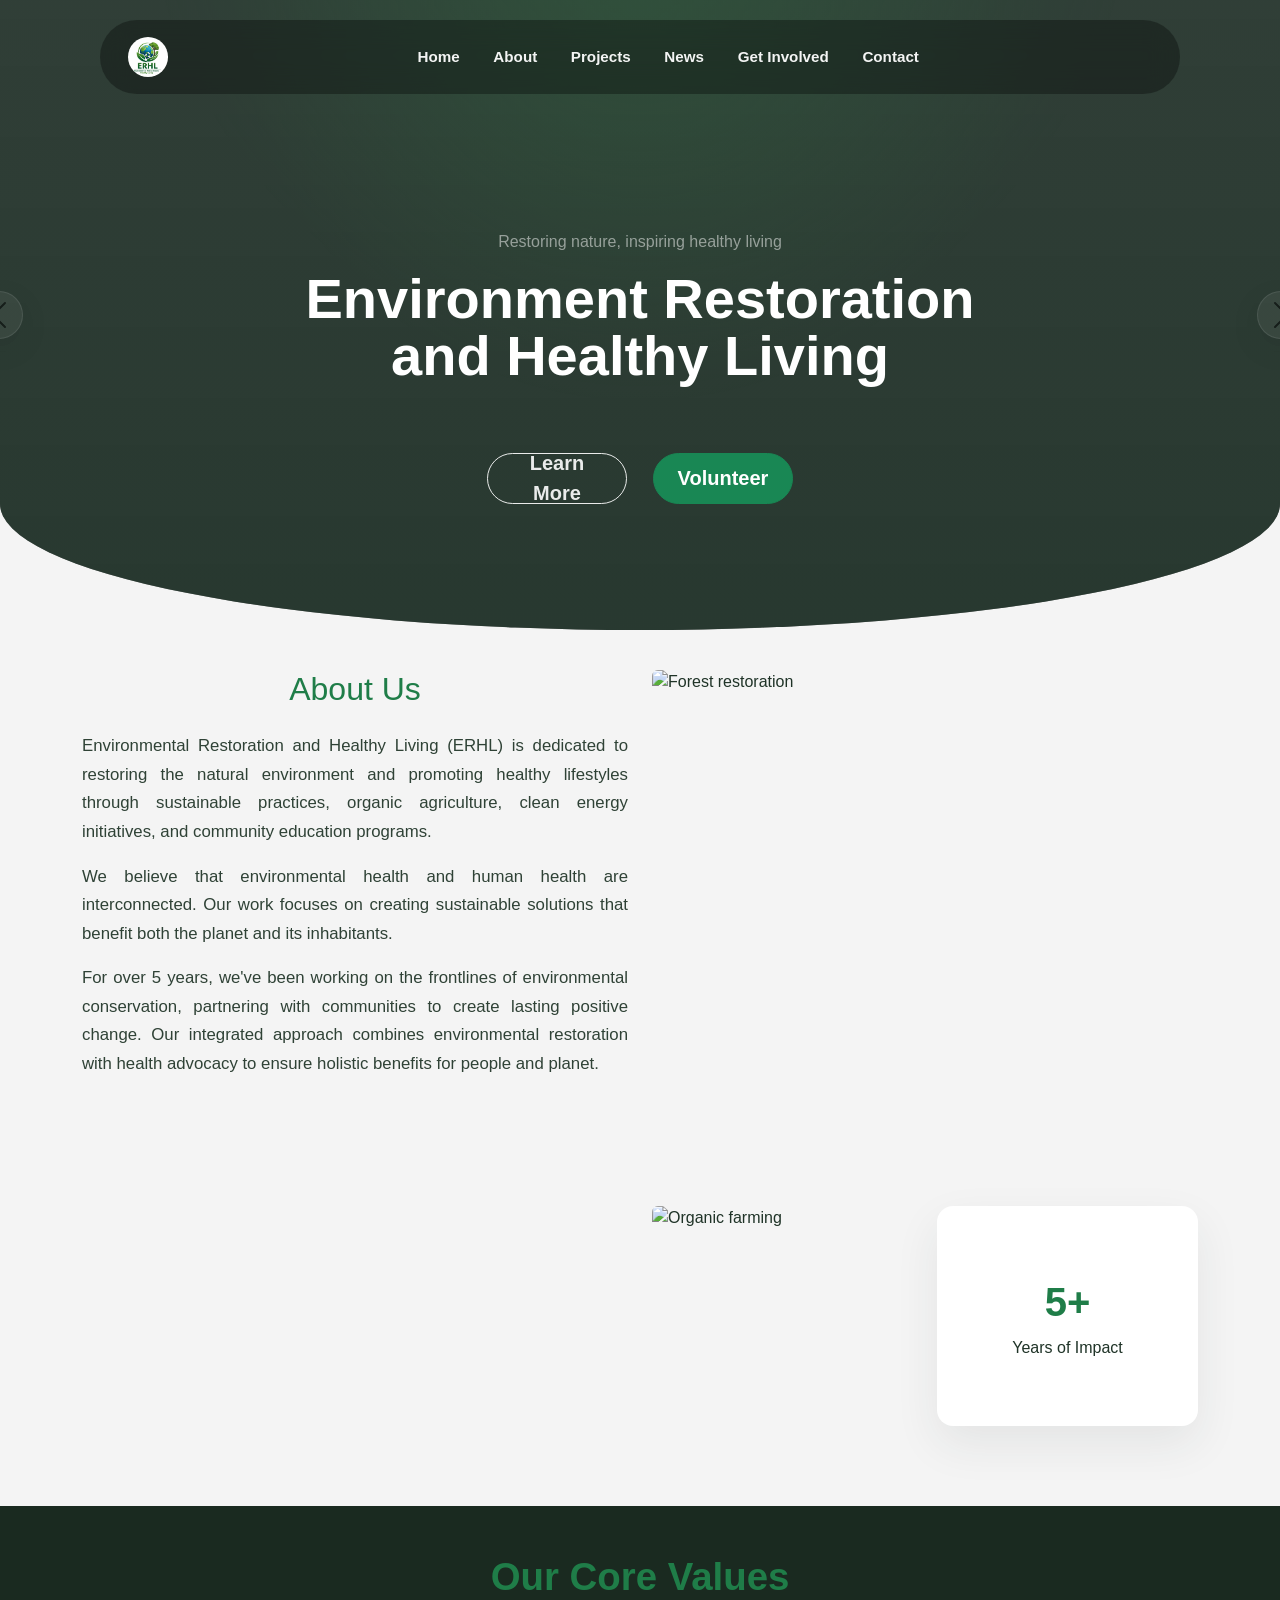
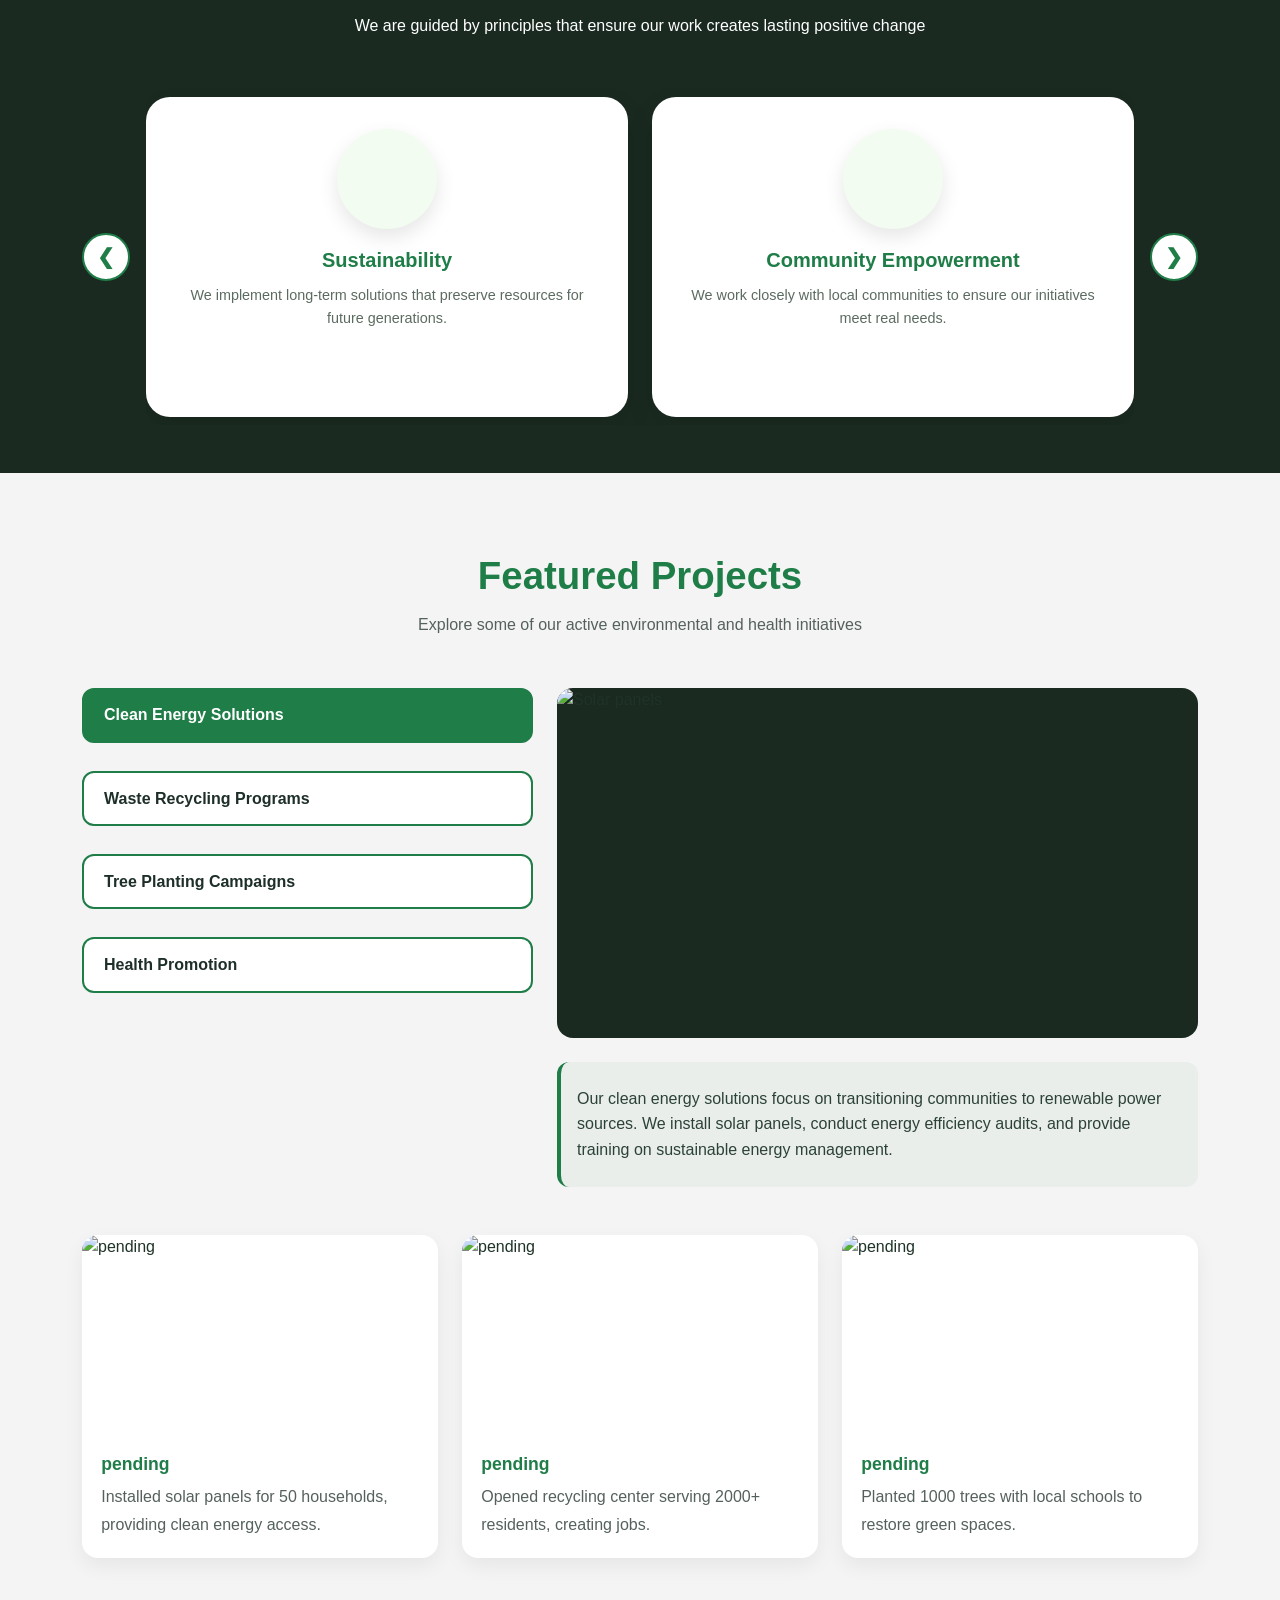
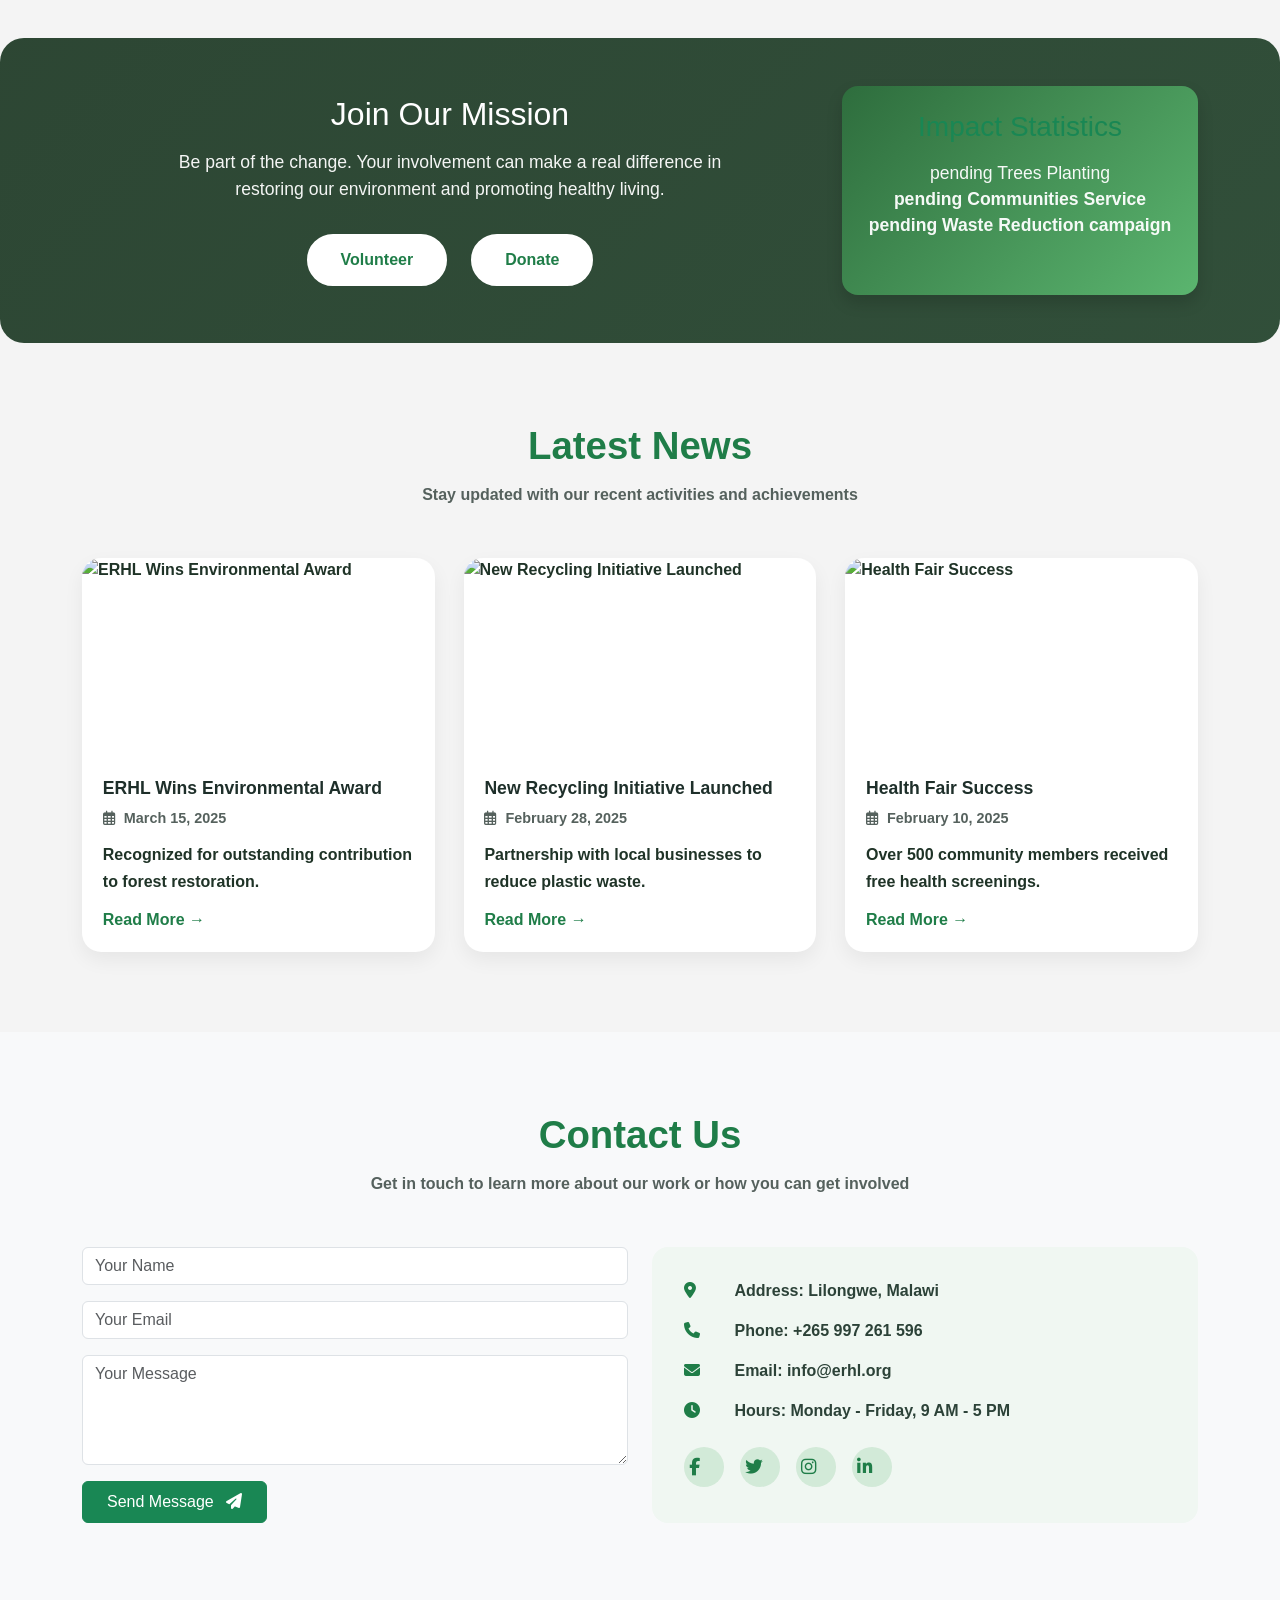
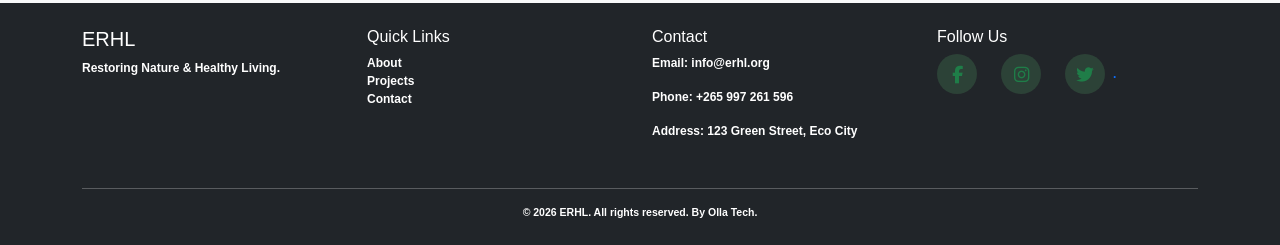
==== commit ee0ce80f: "updated the website" ====
--- a/frontend/index.html
+++ b/frontend/index.html
@@ -476,7 +476,7 @@
             </div>
             <div class="value-card">
               <div class="card-icon" style="background-image: url('https://images.unsplash.com/photo-1558618666-fcd25c85cd64?auto=format&fit=crop&w=200&q=80');"></div>
-              <h5>Community</h5>
+              <h5>Community Empowerment</h5>
               <p>We work closely with local communities to ensure our initiatives meet real needs.</p>
             </div>
             <div class="value-card">
@@ -486,17 +486,17 @@
             </div>
             <div class="value-card">
               <div class="card-icon" style="background-image: url('https://images.unsplash.com/photo-1441974231531-c6227db76b6e?auto=format&fit=crop&w=200&q=80');"></div>
-              <h5>Transparency</h5>
+              <h5>Intergrity</h5>
               <p>We maintain open communication and accountability in all our operations.</p>
             </div>
             <div class="value-card">
               <div class="card-icon" style="background-image: url('https://images.unsplash.com/photo-1427504494785-cddc0c6eabe0?auto=format&fit=crop&w=200&q=80');"></div>
-              <h5>Education</h5>
-              <p>We empower individuals through knowledge and skills to make informed decisions.</p>
+              <h5>Environmental Responsibility</h5>
+              <p>We educate inviduals on taking care of the environment and being responsible <br> of there surounding.</p>
             </div>
             <div class="value-card">
               <div class="card-icon" style="background-image: url('https://images.unsplash.com/photo-1535492065543-7b964f97cd45?auto=format&fit=crop&w=200&q=80');"></div>
-              <h5>Health & Wellness</h5>
+              <h5>Health & Wellbeing</h5>
               <p>We recognize that environmental health is directly connected to human wellbeing.</p>
             </div>
           </div>
@@ -516,10 +516,10 @@
       <div class="row">
         <div class="col-lg-5">
           <div class="project-buttons" id="projectButtonsContainer">
-            <button class="btn active" data-project="energy">🌞 Clean Energy Solutions</button>
-            <button class="btn" data-project="recycling">♻️ Waste Recycling Programs</button>
-            <button class="btn" data-project="planting">🌳 Tree Planting Campaigns</button>
-            <button class="btn" data-project="health">❤️ Health Promotion</button>
+            <button class="btn active" data-project="energy">Clean Energy Solutions</button>
+            <button class="btn" data-project="recycling">Waste Recycling Programs</button>
+            <button class="btn" data-project="planting">Tree Planting Campaigns</button>
+            <button class="btn" data-project="health">Health Promotion</button>
           </div>
         </div>
         <div class="col-lg-7">
@@ -557,10 +557,10 @@
         </div>
         <div class="col-lg-4">
           <div class="cta-banner bg-white rounded-4 p-4 text-center shadow">
-            <h3 class="text-success">Impact Statistics</h3>
-            <p><strong>10,000+</strong> Trees Planted<br>
-            <strong>15+</strong> Communities Served<br>
-            <strong>50%</strong> Waste Reduction</p>
+            <h3 class="text-success" >Impact Statistics</h3>
+            <p> pending Trees Planting<br>
+            <strong>pending Communities Service<br>
+            pending Waste Reduction campaign</p>
           </div>
         </div>
       </div>
@@ -632,9 +632,9 @@
   
   // ========== PROJECT DATA ==========
   const projectsData = [
-    { title: "Solar Installation in Mulanje", description: "Installed solar panels for 50 households, providing clean energy access.", image: "https://images.unsplash.com/photo-1466611653911-95081537e5b7?auto=format&fit=crop&w=400&q=80" },
-    { title: "Community Recycling Hub", description: "Opened recycling center serving 2000+ residents, creating jobs.", image: "https://images.unsplash.com/photo-1532996122724-e3c354a0b15b?auto=format&fit=crop&w=400&q=80" },
-    { title: "Tree Planting Drive", description: "Planted 1000 trees with local schools to restore green spaces.", image: "https://images.unsplash.com/photo-1416879595882-3373a0480b5b?auto=format&fit=crop&w=400&q=80" }
+    { title: "pending", description: "Installed solar panels for 50 households, providing clean energy access.", image: "https://images.unsplash.com/photo-1466611653911-95081537e5b7?auto=format&fit=crop&w=400&q=80" },
+    { title: "pending", description: "Opened recycling center serving 2000+ residents, creating jobs.", image: "https://images.unsplash.com/photo-1532996122724-e3c354a0b15b?auto=format&fit=crop&w=400&q=80" },
+    { title: "pending", description: "Planted 1000 trees with local schools to restore green spaces.", image: "https://images.unsplash.com/photo-1416879595882-3373a0480b5b?auto=format&fit=crop&w=400&q=80" }
   ];
   
   // Populate project cards
--- a/frontend/assets/css/style.css
+++ b/frontend/assets/css/style.css
@@ -1,5 +1,5 @@
-/* PAGE TRANSITIONS */
-@keyframes fadeIn {
+PAGE TRANSITIONS */
+/*@keyframes fadeIn {
   from {
     opacity: 0;
     transform: translateY(10px);
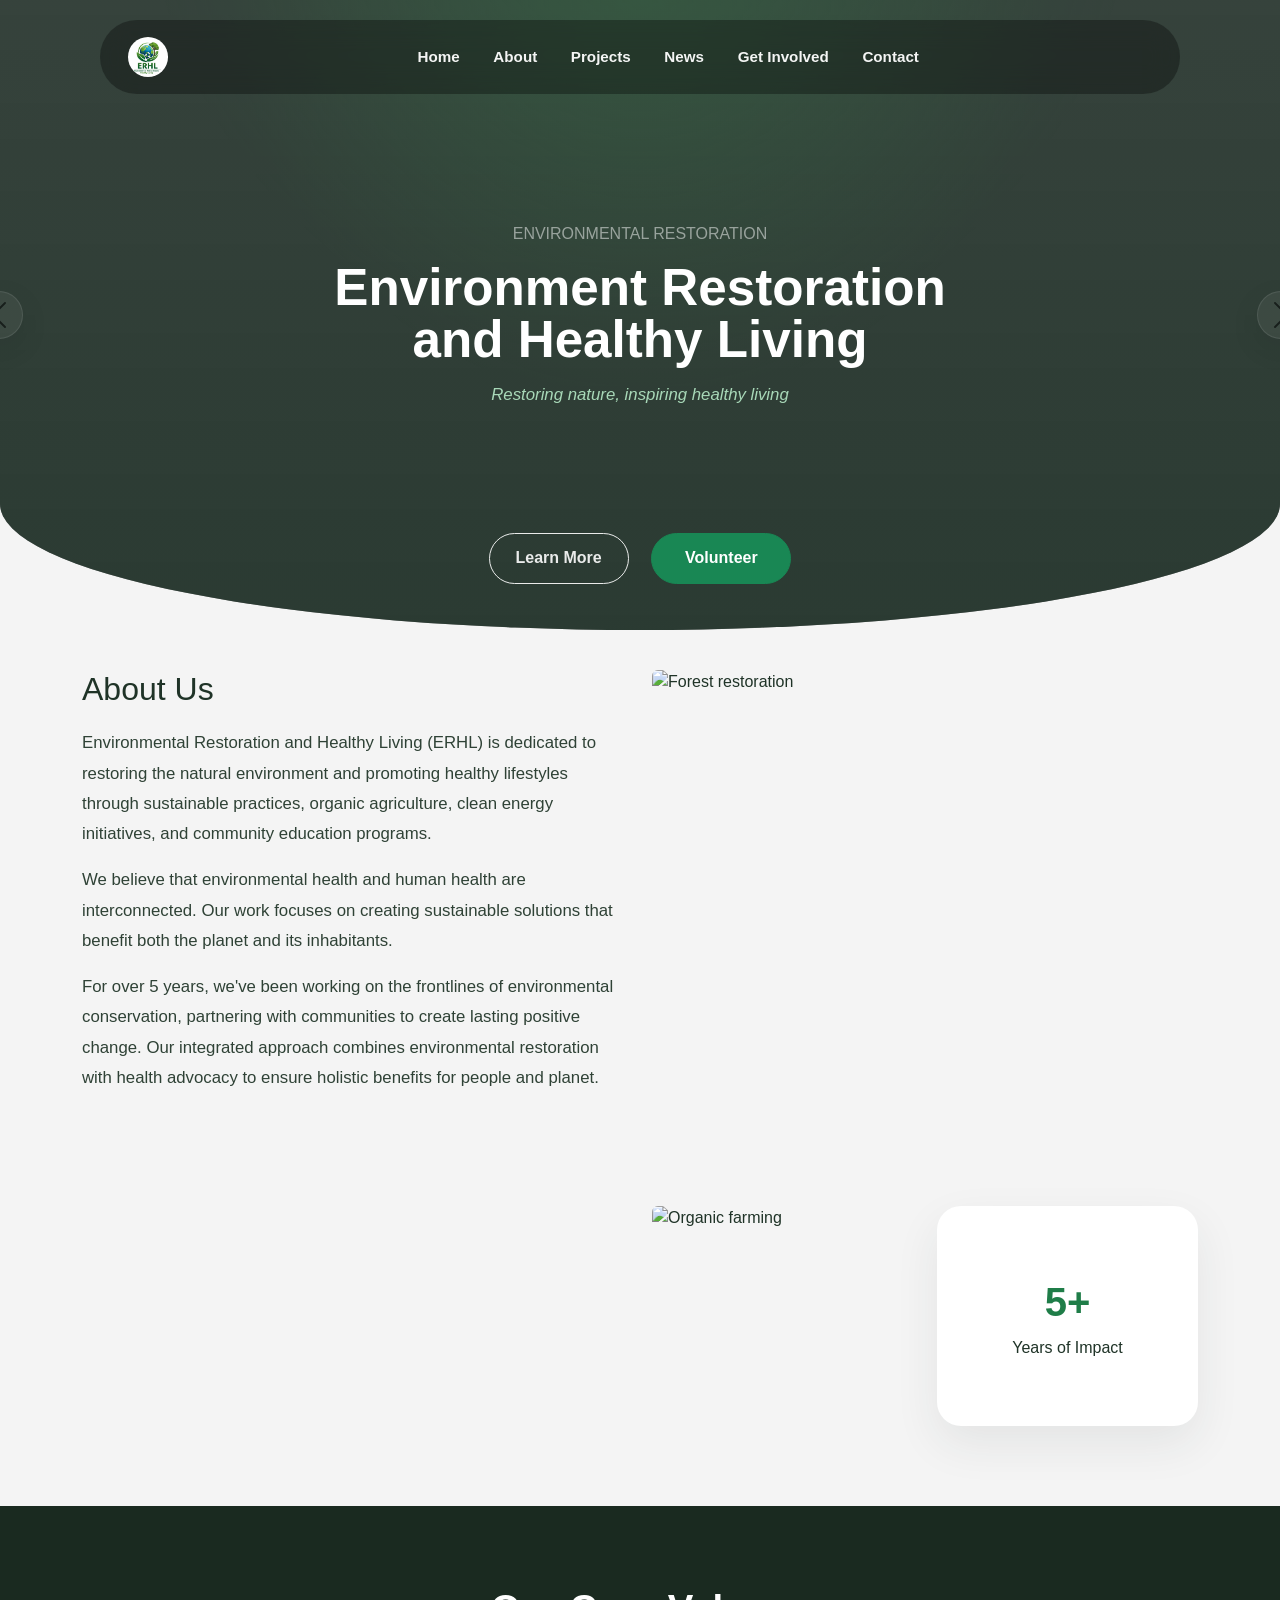
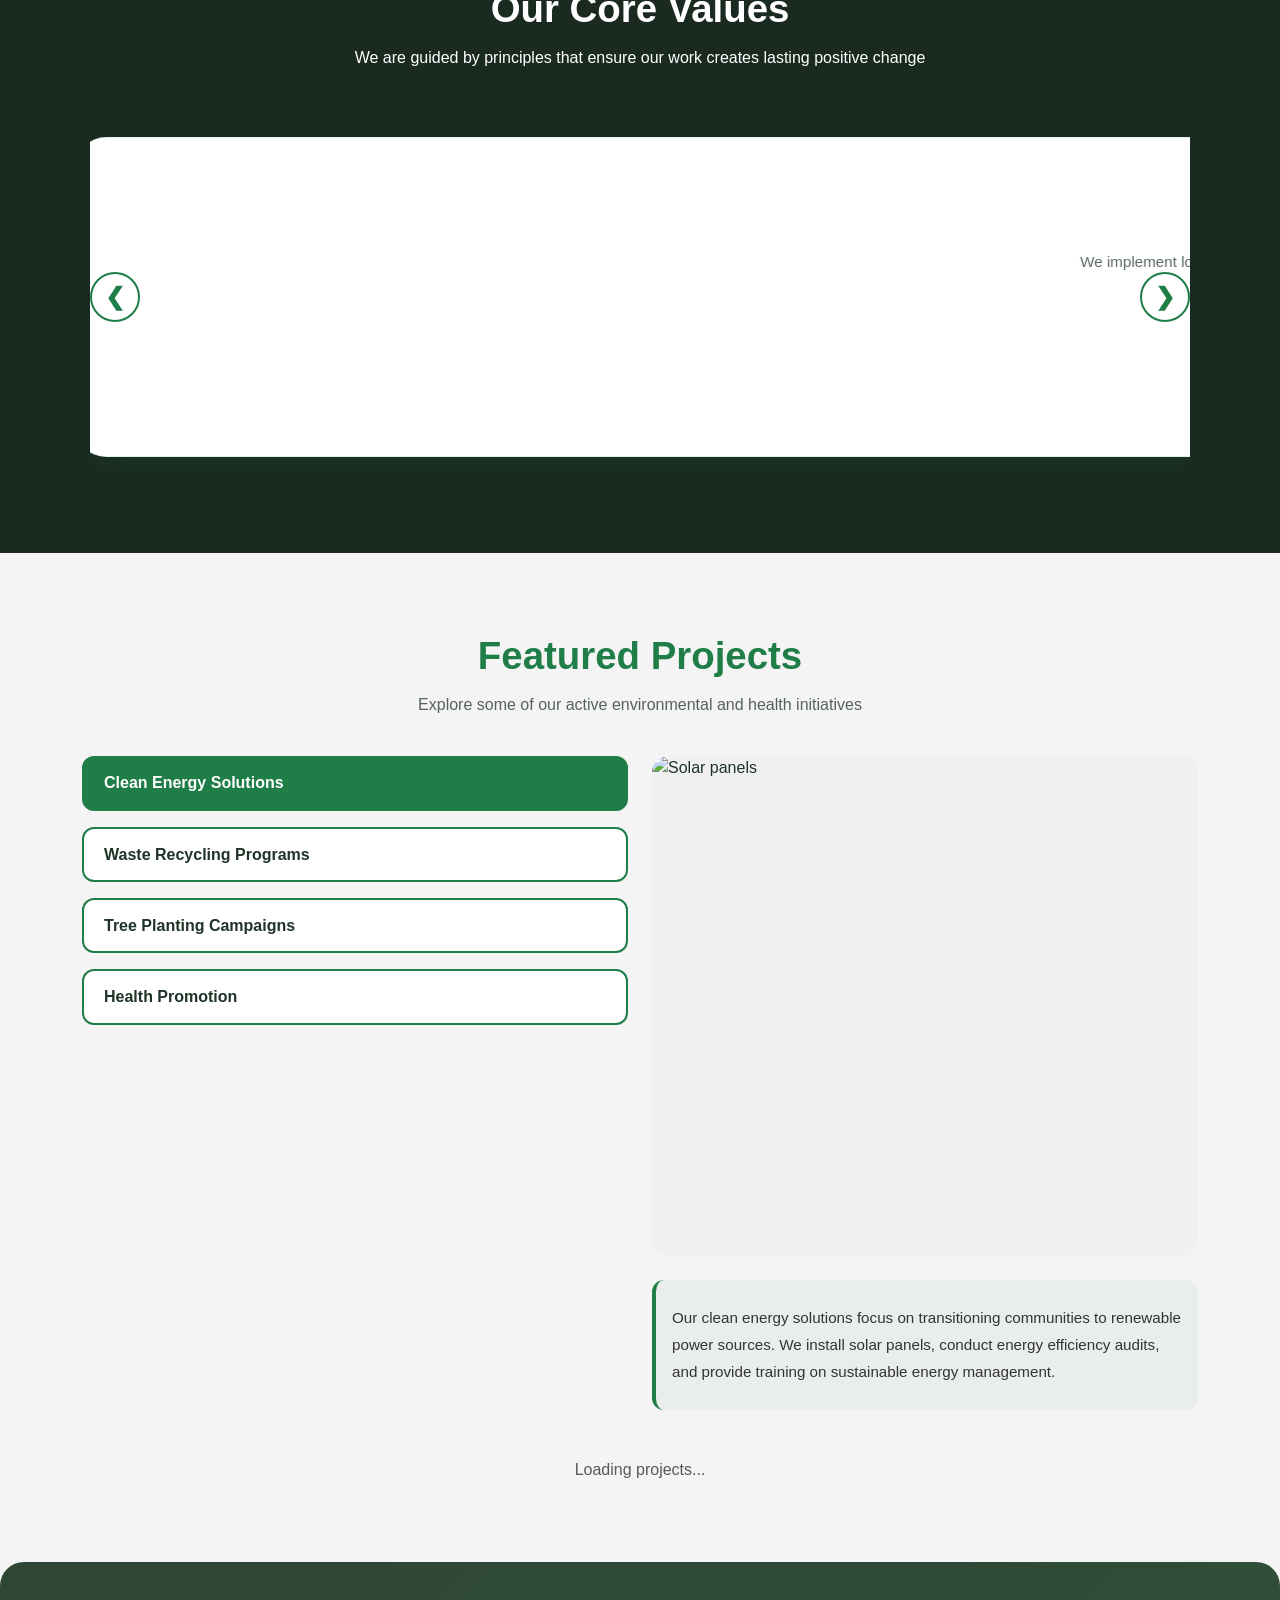
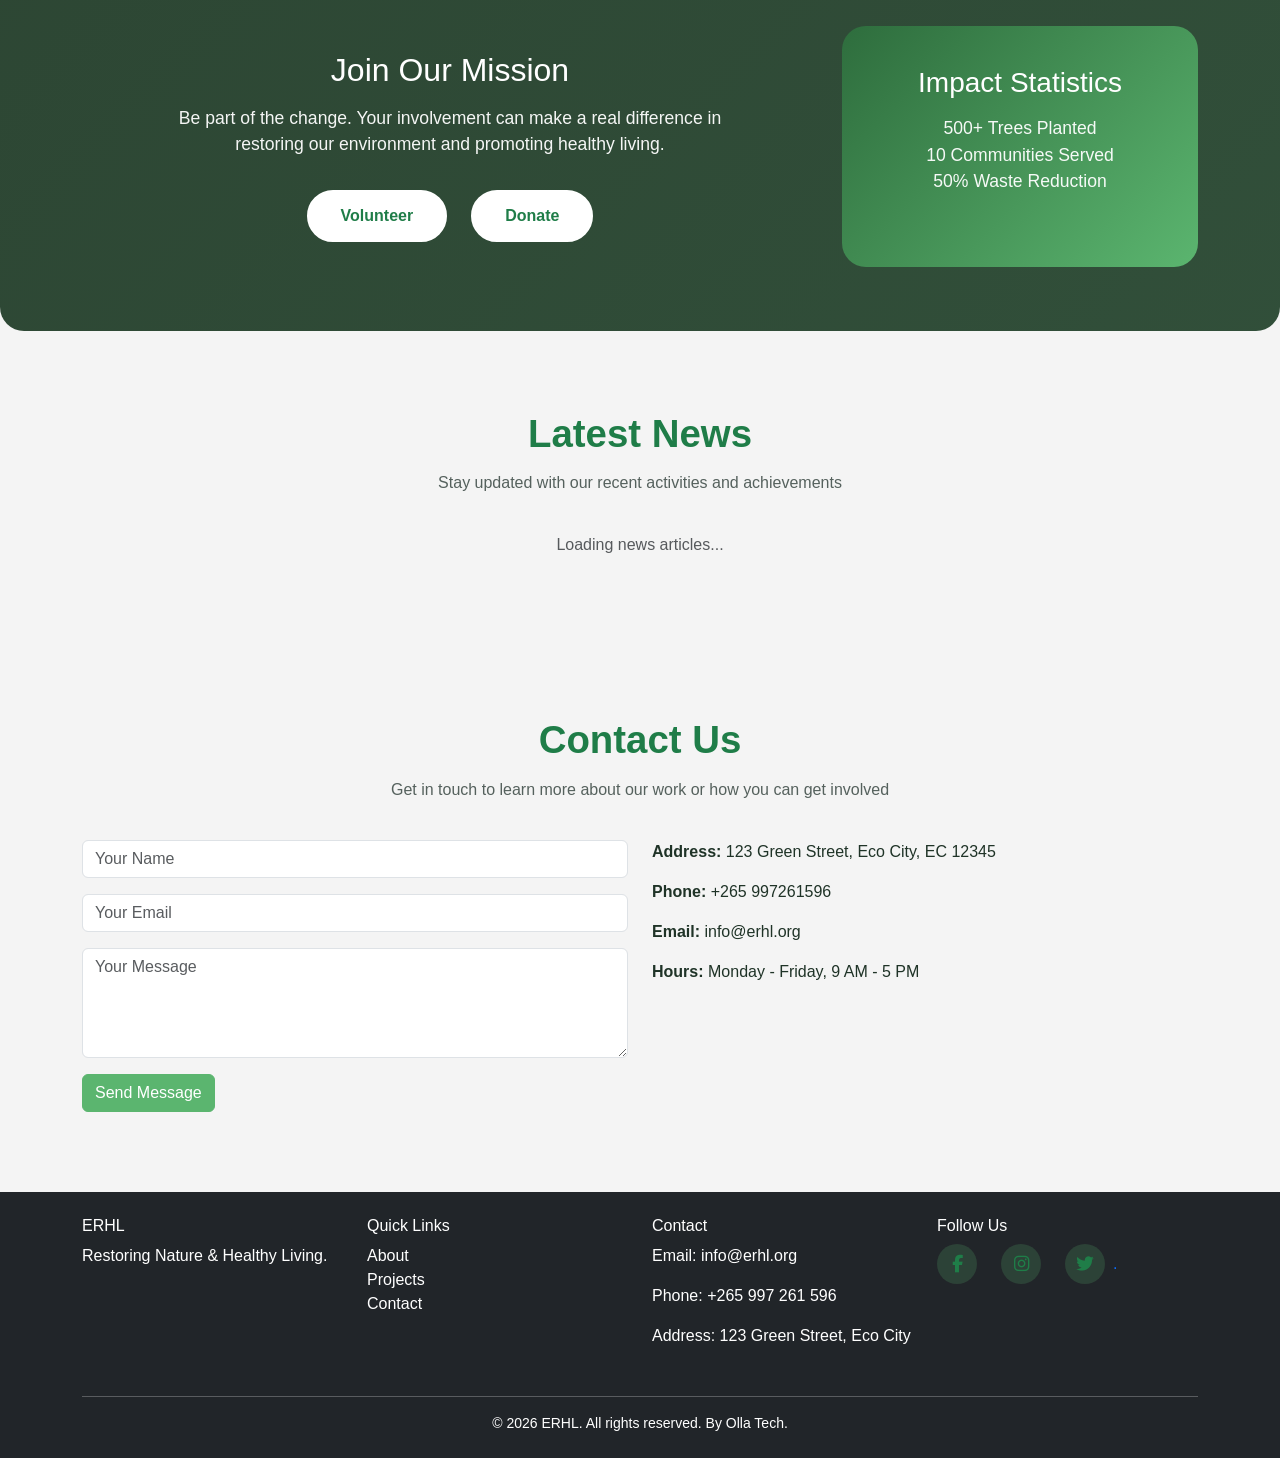
==== commit e1b91449: "Add more core values cards and visible value-card styling" ====
--- a/frontend/index.html
+++ b/frontend/index.html
@@ -2,773 +2,281 @@
 <html lang="en">
 <head>
   <meta charset="UTF-8">
-  <meta name="viewport" content="width=device-width, initial-scale=1.0, user-scalable=yes">
-  <title>ERHL | Environmental Restoration & Healthy Living</title>
-  
-  <!-- Bootstrap 5 + Icons + Fonts -->
+  <meta name="viewport" content="width=device-width, initial-scale=1.0">
+  <title>ERHL</title>
   <link href="https://cdn.jsdelivr.net/npm/bootstrap@5.3.0/dist/css/bootstrap.min.css" rel="stylesheet">
   <link rel="stylesheet" href="https://cdnjs.cloudflare.com/ajax/libs/font-awesome/6.4.0/css/all.min.css">
   <link href="assets/css/style.css" rel="stylesheet">
-  <link href="https://unpkg.com/aos@2.3.1/dist/aos.css" rel="stylesheet">
-  
-  <!-- Google Fonts -->
-  <link href="https://fonts.googleapis.com/css2?family=Inter:opsz,wght@14..32,300;14..32,400;14..32,600;14..32,700;14..32,800&display=swap" rel="stylesheet">
-  
-  <style>
-    /* Additional CSS for fully functional components */
-    
-    /* Project image transitions */
-    .project-image-container {
-      position: relative;
-      width: 100%;
-      height: 350px;
-      overflow: hidden;
-      border-radius: 1rem;
-      background: #1a2a20;
-    }
-    
-    .project-image {
-      position: absolute;
-      top: 0;
-      left: 0;
-      width: 100%;
-      height: 100%;
-      object-fit: cover;
-      opacity: 0;
-      transition: opacity 0.5s ease-in-out;
-    }
-    
-    .project-image.active {
-      opacity: 1;
-    }
-    
-    .project-desc {
-      display: none;
-      font-size: 1rem;
-      line-height: 1.6;
-      color: #2c4238;
-    }
-    
-    .project-desc.active {
-      display: block;
-    }
-    
-    .project-buttons .btn {
-      width: 100%;
-      text-align: left;
-      margin-bottom: 0.75rem;
-      padding: 0.85rem 1.25rem;
-      border-radius: 0.75rem;
-      border: 2px solid #1f7d48;
-      background: white;
-      color: #1e2f2a;
-      font-weight: 600;
-      transition: all 0.3s ease;
-    }
-    
-    .project-buttons .btn:hover {
-      background: rgba(31, 125, 72, 0.08);
-      transform: translateX(4px);
-    }
-    
-    .project-buttons .btn.active {
-      background: #1f7d48;
-      color: white;
-      border-color: #1f7d48;
-    }
-    
-    /* Values Carousel Styles */
-    .values-carousel-container {
-      position: relative;
-      display: flex;
-      align-items: center;
-      gap: 1rem;
-      margin-top: 2rem;
-    }
-    
-    .values-carousel {
-      flex: 1;
-      overflow: hidden;
-      border-radius: 1rem;
-    }
-    
-    .values-carousel-inner {
-      display: flex;
-      gap: 1.5rem;
-      transition: transform 0.5s cubic-bezier(0.4, 0, 0.2, 1);
-      padding: 0.5rem 0;
-    }
-    
-    .value-card {
-      flex: 0 0 calc(50% - 0.75rem);
-      background: white;
-      border-radius: 1.5rem;
-      padding: 2rem 1.5rem;
-      text-align: center;
-      box-shadow: 0 12px 30px rgba(0, 0, 0, 0.08);
-      transition: all 0.3s ease;
-    }
-    
-    .value-card:hover {
-      transform: translateY(-8px);
-      box-shadow: 0 20px 40px rgba(31, 125, 72, 0.15);
-    }
-    
-    .value-card .card-icon {
-      width: 100px;
-      height: 100px;
-      border-radius: 50%;
-      background-size: cover;
-      background-position: center;
-      margin: 0 auto 1.2rem;
-      box-shadow: 0 8px 20px rgba(0, 0, 0, 0.1);
-    }
-    
-    .value-card h5 {
-      color: #1f7d48;
-      font-weight: 700;
-      margin-bottom: 0.75rem;
-    }
-    
-    .value-card p {
-      color: #5c6b60;
-      font-size: 0.9rem;
-      line-height: 1.6;
-    }
-    
-    .carousel-nav-btn {
-      width: 48px;
-      height: 48px;
-      border-radius: 50%;
-      border: 2px solid #1f7d48;
-      background: white;
-      color: #1f7d48;
-      font-size: 1.3rem;
-      font-weight: bold;
-      cursor: pointer;
-      transition: all 0.3s ease;
-      display: flex;
-      align-items: center;
-      justify-content: center;
-    }
-    
-    .carousel-nav-btn:hover {
-      background: #1f7d48;
-      color: white;
-      transform: scale(1.05);
-    }
-    
-    /* News Cards */
-    .news-grid {
-      display: grid;
-      grid-template-columns: repeat(auto-fit, minmax(320px, 1fr));
-      gap: 1.8rem;
-      margin-top: 2rem;
-    }
-    
-    .news-card {
-      background: white;
-      border-radius: 1.2rem;
-      overflow: hidden;
-      box-shadow: 0 8px 20px rgba(0, 0, 0, 0.06);
-      transition: all 0.3s ease;
-    }
-    
-    .news-card:hover {
-      transform: translateY(-5px);
-      box-shadow: 0 15px 35px rgba(31, 125, 72, 0.12);
-    }
-    
-    .news-card img {
-      width: 100%;
-      height: 200px;
-      object-fit: cover;
-    }
-    
-    .news-body {
-      padding: 1.3rem;
-    }
-    
-    .news-body h6 {
-      font-size: 1.1rem;
-      font-weight: 700;
-      margin-bottom: 0.5rem;
-      color: #1e2f2a;
-    }
-    
-    .news-date {
-      color: #1f7d48;
-      font-size: 0.8rem;
-      display: block;
-      margin-bottom: 0.75rem;
-      font-weight: 600;
-    }
-    
-    .read-more-btn {
-      background: none;
-      border: none;
-      color: #1f7d48;
-      font-weight: 700;
-      padding: 0;
-      cursor: pointer;
-      transition: all 0.2s;
-    }
-    
-    .read-more-btn:hover {
-      text-decoration: underline;
-      transform: translateX(3px);
-    }
-    
-    .news-full-text {
-      display: none;
-      margin-top: 0.75rem;
-      padding-top: 0.75rem;
-      border-top: 1px solid #e0e7e0;
-      font-size: 0.9rem;
-      color: #5c6b60;
-    }
-    
-    /* Project Cards */
-    .project-card {
-      background: white;
-      border-radius: 1rem;
-      overflow: hidden;
-      box-shadow: 0 8px 20px rgba(0, 0, 0, 0.06);
-      transition: transform 0.3s ease;
-      height: 100%;
-    }
-    
-    .project-card:hover {
-      transform: translateY(-5px);
-    }
-    
-    .project-card img {
-      width: 100%;
-      height: 200px;
-      object-fit: cover;
-    }
-    
-    .project-card-body {
-      padding: 1.2rem;
-    }
-    
-    .project-card-body h4 {
-      font-size: 1.1rem;
-      font-weight: 700;
-      margin-bottom: 0.5rem;
-      color: #1f7d48;
-    }
-    
-    /* Contact Info */
-    .contact-info {
-      background: #f0f7f2;
-      padding: 2rem;
-      border-radius: 1rem;
-      height: 100%;
-    }
-    
-    .contact-info p {
-      margin-bottom: 1rem;
-      color: #2c4238;
-    }
-    
-    .contact-info i {
-      color: #1f7d48;
-      width: 30px;
-    }
-    
-    /* Responsive */
-    @media (max-width: 768px) {
-      .value-card {
-        flex: 0 0 100%;
-      }
-      .project-image-container {
-        height: 250px;
-        margin-top: 1rem;
-      }
-      .carousel-nav-btn {
-        width: 40px;
-        height: 40px;
-        font-size: 1rem;
-      }
-      .values-carousel-container {
-        gap: 0.5rem;
-      }
-    }
-    
-    /* Hero carousel enhancements */
-    .hero-carousel-wrapper {
-      position: relative;
-    }
-    
-    .hero-static-content {
-      position: absolute;
-      bottom: 80px;
-      left: 0;
-      right: 0;
-      z-index: 10;
-    }
-    
-    .hero-indicators {
-      position: absolute;
-      bottom: 30px;
-      left: 50%;
-      transform: translateX(-50%);
-      display: flex;
-      gap: 12px;
-      z-index: 10;
-    }
-    
-    .hero-indicators button {
-      width: 12px;
-      height: 12px;
-      border-radius: 50%;
-      border: 2px solid white;
-      background: transparent;
-      cursor: pointer;
-      transition: all 0.3s;
-    }
-    
-    .hero-indicators button.active {
-      background: white;
-      transform: scale(1.2);
-    }
-    
-    .hero-slide-content {
-      text-align: center;
-      padding: 2rem;
-    }
-    
-    .hero-title {
-      font-size: clamp(2rem, 5vw, 3.5rem);
-      font-weight: 700;
-    }
-    
-    .hero-subtitle {
-      font-size: 1.1rem;
-      opacity: 0.9;
-    }
-    
-    .about-image-large, .about-small-image {
-      width: 100%;
-      height: auto;
-      object-fit: cover;
-    }
-    
-    .years-card {
-      background: white;
-      border-radius: 1rem;
-      text-align: center;
-      padding: 1.5rem;
-      height: 100%;
-      display: flex;
-      flex-direction: column;
-      justify-content: center;
-    }
-  </style>
 </head>
 <body>
-
-<div id="navbar"></div>
-
-<main>
-  <!-- HERO CAROUSEL SECTION -->
-  <section class="hero hero-carousel-wrapper">
-    <div id="heroCarousel" class="carousel carousel-fade hero-carousel" data-bs-interval="4000" data-bs-ride="carousel">
-      <div class="carousel-inner">
-        <div class="carousel-item active" style="background: linear-gradient(180deg, rgba(18, 41, 29, 0.6), rgba(18, 41, 29, 0.75)), url('https://images.unsplash.com/photo-1500530855697-b586d89ba3ee?auto=format&fit=crop&w=1400&q=80') center/cover no-repeat;">
-          <div class="hero-slide-content">
-            <p class=" text-white-50 mb-3">Restoring nature, inspiring healthy living</p>
-            <h1 class="hero-title">Environment Restoration<br>and Healthy Living</h1>
-            <!--<p class="hero-subtitle">Restoring nature, inspiring healthy living</p>-->
-          </div>
-        </div>
-        <div class="carousel-item" style="background: linear-gradient(180deg, rgba(18, 41, 29, 0.6), rgba(18, 41, 29, 0.75)), url('https://images.unsplash.com/photo-1441974231531-c6227db76b6e?auto=format&fit=crop&w=1400&q=80') center/cover no-repeat;">
-          <div class="hero-slide-content">
-            <p class="text-uppercase text-white-50 mb-3">Forest conservation</p>
-            <h1 class="hero-title">Protecting Our<br>Forests Together</h1>
-          </div>
-        </div>
-        <div class="carousel-item" style="background: linear-gradient(180deg, rgba(18, 41, 29, 0.6), rgba(18, 41, 29, 0.75)), url('https://images.unsplash.com/photo-1559027615-cd2628902d4a?auto=format&fit=crop&w=1400&q=80') center/cover no-repeat;">
-          <div class="hero-slide-content">
-            <p class="text-uppercase text-white-50 mb-3">Sustainable living</p>
-            <h1 class="hero-title">Building a Sustainable<br>Future for All</h1>
-            <p class="hero-subtitle">Innovative solutions for a greener planet</p>
-          </div>
-        </div>
-      </div>
-      
-      <div class="hero-indicators">
-        <button type="button" data-bs-target="#heroCarousel" data-bs-slide-to="0" class="active"></button>
-        <button type="button" data-bs-target="#heroCarousel" data-bs-slide-to="1"></button>
-        <button type="button" data-bs-target="#heroCarousel" data-bs-slide-to="2"></button>
-      </div>
-      
-      <button class="carousel-control-prev" type="button" data-bs-target="#heroCarousel" data-bs-slide="prev">
-        <span class="carousel-control-prev-icon"></span>
-      </button>
-      <button class="carousel-control-next" type="button" data-bs-target="#heroCarousel" data-bs-slide="next">
-        <span class="carousel-control-next-icon"></span>
-      </button>
-    </div>
-    
-    <div class="hero-static-content">
-      <div class="hero-buttons text-center">
-        <a href="about.html" class="btn btn-outline-light btn-lg mx-2">Learn More</a>
-        <a href="get-involved.html" class="btn btn-success btn-lg mx-2">Volunteer</a>
-      </div>
-    </div>
-  </section>
-
-  <!-- ABOUT SECTION -->
-  <section id="about" class="section-wrapper">
-    <div class="container">
-      <div class="row align-items-start gy-4">
-        <div class="col-lg-6">
-          <div class="about-text">
-            <h2 data-aos="fade-right" class="text-center mb-4" style="color:#1f7d48;">About Us</h2>
-            <p data-aos="fade-left" data-aos-delay="100" style="text-align: justify; line-height: 1.7;">
-              Environmental Restoration and Healthy Living (ERHL) is dedicated to restoring the natural environment and promoting healthy lifestyles through sustainable practices, organic agriculture, clean energy initiatives, and community education programs.
-            </p>
-            <p data-aos="fade-up" data-aos-delay="300" style="text-align: justify; line-height: 1.7;">
-              We believe that environmental health and human health are interconnected. Our work focuses on creating sustainable solutions that benefit both the planet and its inhabitants.
-            </p>
-            <p data-aos="fade-up" data-aos-delay="500" style="text-align: justify; line-height: 1.7;">
-              For over 5 years, we've been working on the frontlines of environmental conservation, partnering with communities to create lasting positive change. Our integrated approach combines environmental restoration with health advocacy to ensure holistic benefits for people and planet.
-            </p>
-          </div>
-        </div>
-        <div class="col-lg-6">
-          <div class="row gy-3">
-            <div class="col-12">
-              <img src="https://images.unsplash.com/photo-1506905925346-21bda4d32df4?auto=format&fit=crop&w=600&q=80" alt="Forest restoration" class="about-image-large img-fluid rounded">
-            </div>
-            <div class="col-6">
-              <img src="https://images.unsplash.com/photo-1542601906990-b4d3fb778b09?auto=format&fit=crop&w=400&q=80" alt="Organic farming" class="about-small-image img-fluid rounded">
-            </div>
-            <div class="col-6">
-              <div class="years-card">
-                <span class="text-primary fw-bold fs-1">5+</span>
-                <p class="mb-0">Years of Impact</p>
-              </div>
-            </div>
-          </div>
-        </div>
-      </div>
-    </div>
-  </section>
-
-  <!-- VALUES CAROUSEL SECTION -->
-  <section id="values" class="bg-soft py-5">
-    <div class="container">
-      <div class="section-title text-center mb-5">
-        <h2 style="color:#1f7d48;">Our Core Values</h2>
-        <p>We are guided by principles that ensure our work creates lasting positive change</p>
-      </div>
-      <div class="values-carousel-container">
-        <button class="carousel-nav-btn carousel-nav-prev" id="valuesPrevBtn">❮</button>
-        <div class="values-carousel">
-          <div class="values-carousel-inner" id="valuesCarouselInner">
-            <div class="value-card">
-              <div class="card-icon" style="background-image: url('https://images.unsplash.com/photo-1542601906990-b4d3fb778b09?auto=format&fit=crop&w=200&q=80');"></div>
-              <h5>Sustainability</h5>
-              <p>We implement long-term solutions that preserve resources for future generations.</p>
-            </div>
-            <div class="value-card">
-              <div class="card-icon" style="background-image: url('https://images.unsplash.com/photo-1558618666-fcd25c85cd64?auto=format&fit=crop&w=200&q=80');"></div>
-              <h5>Community Empowerment</h5>
-              <p>We work closely with local communities to ensure our initiatives meet real needs.</p>
-            </div>
-            <div class="value-card">
-              <div class="card-icon" style="background-image: url('https://images.unsplash.com/photo-1507003211169-0a1dd7228f2d?auto=format&fit=crop&w=200&q=80');"></div>
-              <h5>Innovation</h5>
-              <p>We embrace new technologies and approaches to solve environmental challenges.</p>
-            </div>
-            <div class="value-card">
-              <div class="card-icon" style="background-image: url('https://images.unsplash.com/photo-1441974231531-c6227db76b6e?auto=format&fit=crop&w=200&q=80');"></div>
-              <h5>Intergrity</h5>
-              <p>We maintain open communication and accountability in all our operations.</p>
-            </div>
-            <div class="value-card">
-              <div class="card-icon" style="background-image: url('https://images.unsplash.com/photo-1427504494785-cddc0c6eabe0?auto=format&fit=crop&w=200&q=80');"></div>
-              <h5>Environmental Responsibility</h5>
-              <p>We educate inviduals on taking care of the environment and being responsible <br> of there surounding.</p>
-            </div>
-            <div class="value-card">
-              <div class="card-icon" style="background-image: url('https://images.unsplash.com/photo-1535492065543-7b964f97cd45?auto=format&fit=crop&w=200&q=80');"></div>
-              <h5>Health & Wellbeing</h5>
-              <p>We recognize that environmental health is directly connected to human wellbeing.</p>
-            </div>
-          </div>
-        </div>
-        <button class="carousel-nav-btn carousel-nav-next" id="valuesNextBtn">❯</button>
-      </div>
-    </div>
-  </section>
-
-  <!-- PROJECTS SECTION -->
-  <section id="projects" class="section-wrapper">
-    <div class="container">
-      <div class="section-title text-center mb-5">
-        <h2 style="color:#1f7d48;">Featured Projects</h2>
-        <p>Explore some of our active environmental and health initiatives</p>
-      </div>
-      <div class="row">
-        <div class="col-lg-5">
-          <div class="project-buttons" id="projectButtonsContainer">
-            <button class="btn active" data-project="energy">Clean Energy Solutions</button>
-            <button class="btn" data-project="recycling">Waste Recycling Programs</button>
-            <button class="btn" data-project="planting">Tree Planting Campaigns</button>
-            <button class="btn" data-project="health">Health Promotion</button>
-          </div>
-        </div>
-        <div class="col-lg-7">
-          <div class="project-display">
-            <div class="project-image-container" id="projectImageContainer">
-              <img src="https://images.unsplash.com/photo-1466611653911-95081537e5b7?auto=format&fit=crop&w=600&q=80" alt="Solar panels" class="project-image active" data-project="energy">
-              <img src="https://images.unsplash.com/photo-1532996122724-e3c354a0b15b?auto=format&fit=crop&w=600&q=80" alt="Recycling" class="project-image" data-project="recycling">
-              <img src="https://images.unsplash.com/photo-1416879595882-3373a0480b5b?auto=format&fit=crop&w=600&q=80" alt="Tree planting" class="project-image" data-project="planting">
-              <img src="https://images.unsplash.com/photo-1576091160550-112173f31c77?auto=format&fit=crop&w=600&q=80" alt="Health promotion" class="project-image" data-project="health">
-            </div>
-            <div class="project-description mt-4" id="projectDescriptionContainer">
-              <p class="project-desc active" data-project="energy">Our clean energy solutions focus on transitioning communities to renewable power sources. We install solar panels, conduct energy efficiency audits, and provide training on sustainable energy management.</p>
-              <p class="project-desc" data-project="recycling">We implement comprehensive waste management programs that include collection, sorting, and recycling initiatives. Our goal is to reduce landfill waste by 75% in partner communities.</p>
-              <p class="project-desc" data-project="planting">Through our tree planting campaigns, we've planted over 10,000 trees in the past three years. Each tree helps combat climate change and restore local ecosystems.</p>
-              <p class="project-desc" data-project="health">Our health promotion initiatives focus on preventative care, health education, and community wellness programs. We provide free health screenings and promote active lifestyles in underserved communities.</p>
-            </div>
-          </div>
-        </div>
-      </div>
-      <div class="row gy-4 mt-4" id="projectCardsContainer"></div>
-    </div>
-  </section>
-
-  <!-- CTA SECTION -->
-  <section class="cta-section py-5">
-    <div class="container">
-      <div class="row align-items-center">
-        <div class="col-lg-8">
-          <h2>Join Our Mission</h2>
-          <p>Be part of the change. Your involvement can make a real difference in restoring our environment and promoting healthy living.</p>
-          <div class="cta-buttons">
-            <a href="#contact" class="btn btn-primary">Volunteer</a>
-            <a href="#contact" class="btn btn-outline-light">Donate</a>
-          </div>
-        </div>
-        <div class="col-lg-4">
-          <div class="cta-banner bg-white rounded-4 p-4 text-center shadow">
-            <h3 class="text-success" >Impact Statistics</h3>
-            <p> pending Trees Planting<br>
-            <strong>pending Communities Service<br>
-            pending Waste Reduction campaign</p>
-          </div>
-        </div>
-      </div>
-    </div>
-  </section>
-
-  <!-- NEWS SECTION -->
-  <section id="news" class="section-wrapper">
-    <div class="container">
-      <div class="section-title text-center mb-5">
-        <h2 style="color:#1f7d48;">Latest News</h2>
-        <p>Stay updated with our recent activities and achievements</p>
-      </div>
-      <div class="news-grid" id="newsCardsContainer"></div>
-    </div>
-  </section>
-
-  <!-- CONTACT SECTION -->
-  <section id="contact" class="section-wrapper bg-light">
-    <div class="container">
-      <div class="section-title text-center mb-5">
-        <h2 style="color:#1f7d48;">Contact Us</h2>
-        <p>Get in touch to learn more about our work or how you can get involved</p>
-      </div>
-      <div class="row gy-4">
-        <div class="col-lg-6">
-          <form id="contactForm">
-            <div class="mb-3">
-              <input type="text" class="form-control" id="contactName" placeholder="Your Name" required>
-            </div>
-            <div class="mb-3">
-              <input type="email" class="form-control" id="contactEmail" placeholder="Your Email" required>
-            </div>
-            <div class="mb-3">
-              <textarea class="form-control" id="contactMessage" rows="4" placeholder="Your Message" required></textarea>
-            </div>
-            <button type="submit" class="btn btn-success px-4 py-2">Send Message <i class="fas fa-paper-plane ms-2"></i></button>
-          </form>
-        </div>
-        <div class="col-lg-6">
-          <div class="contact-info">
-            <p><i class="fas fa-map-marker-alt me-3"></i> <strong>Address:</strong> Lilongwe, Malawi</p>
-            <p><i class="fas fa-phone me-3"></i> <strong>Phone:</strong> +265 997 261 596</p>
-            <p><i class="fas fa-envelope me-3"></i> <strong>Email:</strong> info@erhl.org</p>
-            <p><i class="fas fa-clock me-3"></i> <strong>Hours:</strong> Monday - Friday, 9 AM - 5 PM</p>
-            <div class="social-links mt-4">
-              <a href="#" class="social-icon me-2"><i class="fab fa-facebook-f"></i></a>
-              <a href="#" class="social-icon me-2"><i class="fab fa-twitter"></i></a>
-              <a href="#" class="social-icon me-2"><i class="fab fa-instagram"></i></a>
-              <a href="#" class="social-icon"><i class="fab fa-linkedin-in"></i></a>
-            </div>
-          </div>
-        </div>
-      </div>
-    </div>
-  </section>
-</main>
-
-<div id="footer"></div>
-
-<!-- Scripts -->
-<script src="https://cdn.jsdelivr.net/npm/bootstrap@5.3.0/dist/js/bootstrap.bundle.min.js"></script>
-<script src="https://unpkg.com/aos@2.3.1/dist/aos.js"></script>
-<script type="module" src="assets/js/main.js"></script>
-
-<script>
-  // Initialize AOS
-  AOS.init({ duration: 800, once: true, offset: 60 });
-  
-  // ========== PROJECT DATA ==========
-  const projectsData = [
-    { title: "pending", description: "Installed solar panels for 50 households, providing clean energy access.", image: "https://images.unsplash.com/photo-1466611653911-95081537e5b7?auto=format&fit=crop&w=400&q=80" },
-    { title: "pending", description: "Opened recycling center serving 2000+ residents, creating jobs.", image: "https://images.unsplash.com/photo-1532996122724-e3c354a0b15b?auto=format&fit=crop&w=400&q=80" },
-    { title: "pending", description: "Planted 1000 trees with local schools to restore green spaces.", image: "https://images.unsplash.com/photo-1416879595882-3373a0480b5b?auto=format&fit=crop&w=400&q=80" }
-  ];
-  
-  // Populate project cards
-  const projectCardsContainer = document.getElementById('projectCardsContainer');
-  if (projectCardsContainer) {
-    projectCardsContainer.innerHTML = projectsData.map(project => `
-      <div class="col-md-4">
-        <div class="project-card">
-          <img src="${project.image}" alt="${project.title}">
-          <div class="project-card-body">
-            <h4>${project.title}</h4>
-            <p>${project.description}</p>
-          </div>
-        </div>
-      </div>
-    `).join('');
-  }
-  
-  // ========== NEWS DATA ==========
-  const newsData = [
-    { title: "ERHL Wins Environmental Award", date: "March 15, 2025", summary: "Recognized for outstanding contribution to forest restoration.", fullText: "ERHL received the Green Future Award for planting over 10,000 trees in the past year, significantly impacting local biodiversity." },
-    { title: "New Recycling Initiative Launched", date: "February 28, 2025", summary: "Partnership with local businesses to reduce plastic waste.", fullText: "The program aims to recycle 5 tons of plastic monthly while creating sustainable jobs for community members." },
-    { title: "Health Fair Success", date: "February 10, 2025", summary: "Over 500 community members received free health screenings.", fullText: "Services included blood pressure, diabetes testing, and nutrition counseling, with follow-up care arranged for those in need." }
-  ];
-  
-  const newsContainer = document.getElementById('newsCardsContainer');
-  if (newsContainer) {
-    newsContainer.innerHTML = newsData.map((news, idx) => `
-      <div class="news-card">
-        <img src="https://images.unsplash.com/photo-1457369804613-52c61a468e7d?auto=format&fit=crop&w=400&q=80" alt="${news.title}">
-        <div class="news-body">
-          <h6>${news.title}</h6>
-          <span class="news-date"><i class="far fa-calendar-alt me-1"></i> ${news.date}</span>
-          <p>${news.summary}</p>
-          <button class="read-more-btn" onclick="this.nextElementSibling.style.display='block'; this.style.display='none'">Read More →</button>
-          <div class="news-full-text"><p>${news.fullText}</p></div>
-        </div>
-      </div>
-    `).join('');
-  }
-  
-  // ========== PROJECT IMAGE SWITCHER ==========
-  const projectBtns = document.querySelectorAll('.project-buttons .btn');
-  const projectImages = document.querySelectorAll('.project-image');
-  const projectDescs = document.querySelectorAll('.project-desc');
-  
-  function activateProject(projectId) {
-    projectImages.forEach(img => {
-      img.classList.remove('active');
-      if (img.dataset.project === projectId) img.classList.add('active');
-    });
-    projectDescs.forEach(desc => {
-      desc.classList.remove('active');
-      if (desc.dataset.project === projectId) desc.classList.add('active');
-    });
-    projectBtns.forEach(btn => {
-      btn.classList.remove('active');
-      if (btn.dataset.project === projectId) btn.classList.add('active');
-    });
-  }
-  
-  projectBtns.forEach(btn => {
-    btn.addEventListener('click', () => {
-      const projectId = btn.dataset.project;
-      if (projectId) activateProject(projectId);
-    });
-  });
-  
-  // ========== VALUES CAROUSEL ==========
-  const valuesInner = document.getElementById('valuesCarouselInner');
-  const prevBtn = document.getElementById('valuesPrevBtn');
-  const nextBtn = document.getElementById('valuesNextBtn');
-  
-  if (valuesInner && prevBtn && nextBtn) {
-    let currentPosition = 0;
-    let cardsPerView = 2;
-    const totalCards = document.querySelectorAll('.value-card').length;
-    
-    function updateCardsPerView() {
-      cardsPerView = window.innerWidth < 768 ? 1 : 2;
-      return cardsPerView;
-    }
-    
-    function updateCarousel() {
-      updateCardsPerView();
-      const maxPosition = Math.max(0, totalCards - cardsPerView);
-      if (currentPosition > maxPosition) currentPosition = maxPosition;
-      const cardWidth = document.querySelector('.value-card')?.offsetWidth || 320;
-      const gap = 24;
-      const translateValue = currentPosition * (cardWidth + gap);
-      valuesInner.style.transform = `translateX(-${translateValue}px)`;
-    }
-    
-    nextBtn.addEventListener('click', () => {
-      updateCardsPerView();
-      const maxPosition = Math.max(0, totalCards - cardsPerView);
-      if (currentPosition < maxPosition) {
-        currentPosition++;
-        updateCarousel();
-      }
-    });
-    
-    prevBtn.addEventListener('click', () => {
-      if (currentPosition > 0) {
-        currentPosition--;
-        updateCarousel();
-      }
-    });
-    
-    window.addEventListener('resize', () => {
-      currentPosition = 0;
-      updateCarousel();
-    });
-    
-    setTimeout(updateCarousel, 100);
-  }
-  
-  // ========== CONTACT FORM ==========
-  const contactForm = document.getElementById('contactForm');
-  if (contactForm) {
-    contactForm.addEventListener('submit', function(e) {
-      e.preventDefault();
-      const name = document.getElementById('contactName').value;
-      const email = document.getElementById('contactEmail').value;
-      const message = document.getElementById('contactMessage').value;
-      
-      if (name && email && message) {
-        alert(`Thank you ${name}! We'll get back to you within 48 hours.`);
-        contactForm.reset();
-      } else {
-        alert('Please fill in all fields.');
-      }
-    });
-  }
-</script>
+  <div id="navbar"></div>
+
+  <main>
+    <section class="hero hero-carousel-wrapper">
+      <div id="heroCarousel" class="carousel carousel-fade hero-carousel" data-bs-interval="4000" data-bs-ride="carousel">
+        <!-- Carousel slides with rotating images and content -->
+        <div class="carousel-inner">
+          <!-- Slide 1 -->
+          <div class="carousel-item active" style="background: linear-gradient(180deg, rgba(18, 41, 29, 0.52), rgba(18, 41, 29, 0.72)), url('https://images.unsplash.com/photo-1500530855697-b586d89ba3ee?auto=format&fit=crop&w=1400&q=80') center/cover no-repeat;">
+            <div class="hero-slide-content">
+              <p class="text-uppercase text-white-50 mb-3">Environmental restoration</p>
+              <h1 class="hero-title">Environment Restoration<br>and Healthy Living</h1>
+              <p class="hero-subtitle">Restoring nature, inspiring healthy living</p>
+            </div>
+          </div>
+
+          <!-- Slide 2 -->
+          <div class="carousel-item" style="background: linear-gradient(180deg, rgba(18, 41, 29, 0.52), rgba(18, 41, 29, 0.72)), url('https://images.unsplash.com/photo-1441974231531-c6227db76b6e?auto=format&fit=crop&w=1400&q=80') center/cover no-repeat;">
+            <div class="hero-slide-content">
+              <p class="text-uppercase text-white-50 mb-3">Forest conservation</p>
+              <h1 class="hero-title">Protecting Our<br>Forests Together</h1>
+              <p class="hero-subtitle">Join in preserving vital ecosystems</p>
+            </div>
+          </div>
+
+          <!-- Slide 3 -->
+          <div class="carousel-item" style="background: linear-gradient(180deg, rgba(18, 41, 29, 0.52), rgba(18, 41, 29, 0.72)), url('https://images.unsplash.com/photo-1559027615-cd2628902d4a?auto=format&fit=crop&w=1400&q=80') center/cover no-repeat;">
+            <div class="hero-slide-content">
+              <p class="text-uppercase text-white-50 mb-3">Sustainable living</p>
+              <h1 class="hero-title">Building a Sustainable<br>Future for All</h1>
+              <p class="hero-subtitle">Innovative solutions for a greener planet</p>
+            </div>
+          </div>
+        </div>  
+
+        <!-- Carousel indicators -->
+        <div class="hero-indicators">
+          <button type="button" data-bs-target="#heroCarousel" data-bs-slide-to="0" class="active" aria-current="true" aria-label="Slide 1"></button>
+          <button type="button" data-bs-target="#heroCarousel" data-bs-slide-to="1" aria-label="Slide 2"></button>
+          <button type="button" data-bs-target="#heroCarousel" data-bs-slide-to="2" aria-label="Slide 3"></button>
+        </div>
+
+        <!-- Carousel controls -->
+        <button class="carousel-control-prev" type="button" data-bs-target="#heroCarousel" data-bs-slide="prev">
+          <span class="carousel-control-prev-icon" aria-hidden="true"></span>
+          <span class="visually-hidden">Previous</span>
+        </button>
+        <button class="carousel-control-next" type="button" data-bs-target="#heroCarousel" data-bs-slide="next">
+          <span class="carousel-control-next-icon" aria-hidden="true"></span>
+          <span class="visually-hidden">Next</span>
+        </button>
+      </div>
+
+      <!-- Static buttons overlay -->
+      <div class="hero-static-content">
+        <div class="hero-buttons">
+          <a href="about.html" class="btn btn-outline-light">Learn More</a>
+         <a href="get-involved.html" class="btn btn-success">Volunteer</a>
+
+
+        </div>
+      </div>
+    </section>
+
+    <section id="about" class="section-wrapper">
+      <div class="container">
+        <div class="row align-items-start gy-4">
+          <div class="col-lg-6">
+            <div class="about-text">
+              <h2>About Us</h2>
+              <p>Environmental Restoration and Healthy Living (ERHL) is dedicated to restoring the natural environment and promoting healthy lifestyles through sustainable practices, organic agriculture, clean energy initiatives, and community education programs.</p>
+              <p>We believe that environmental health and human health are interconnected. Our work focuses on creating sustainable solutions that benefit both the planet and its inhabitants.</p>
+              <p>For over 5 years, we've been working on the frontlines of environmental conservation, partnering with communities to create lasting positive change. Our integrated approach combines environmental restoration with health advocacy to ensure holistic benefits for people and planet.</p>
+            </div>
+          </div>
+          <div class="col-lg-6">
+            <div class="row gy-3">
+              <div class="col-12">
+                <img src="https://images.unsplash.com/photo-1506905925346-21bda4d32df4?auto=format&fit=crop&w=600&q=80" alt="Forest restoration" class="about-image-large img-fluid rounded">
+              </div>
+              <div class="col-6">
+                <img src="https://images.unsplash.com/photo-1542601906990-b4d3fb778b09?auto=format&fit=crop&w=400&q=80" alt="Organic farming" class="about-small-image img-fluid rounded">
+              </div>
+              <div class="col-6">
+                <div class="years-card">
+                  <span class="text-primary fw-bold fs-1">5+</span>
+                  <p class="mb-0">Years of Impact</p>
+                </div>
+              </div>
+            </div>
+          </div>
+        </div>
+      </div>
+    </section>
+
+    <section id="values" class="bg-soft">
+      <div class="container section-wrapper">
+        <div class="section-title">
+          <h2>Our Core Values</h2>
+          <p>We are guided by principles that ensure our work creates lasting positive change</p>
+        </div>
+        <div class="values-carousel-container">
+          <button class="carousel-nav-btn carousel-nav-prev" id="valuesPrevBtn" aria-label="Previous values">❮</button>
+          <div class="values-carousel">
+            <div class="values-carousel-inner">
+              <div class="value-card">
+                <div class="card-icon" style="background-image: url('https://images.unsplash.com/photo-1542601906990-b4d3fb778b09?auto=format&fit=crop&w=200&q=80');"></div>
+                <span class="card-badge">Core Value</span>
+                <h5>Sustainability</h5>
+                <p>We implement long-term solutions that preserve resources for future generations.</p>
+              </div>
+              <div class="value-card">
+                <div class="card-icon" style="background-image: url('https://images.unsplash.com/photo-1558618666-fcd25c85cd64?auto=format&fit=crop&w=200&q=80');"></div>
+                <span class="card-badge">Core Value</span>
+                <h5>Community</h5>
+                <p>We work closely with local communities to ensure our initiatives meet real needs.</p>
+              </div>
+              <div class="value-card">
+                <div class="card-icon" style="background-image: url('https://images.unsplash.com/photo-1507003211169-0a1dd7228f2d?auto=format&fit=crop&w=200&q=80');"></div>
+                <span class="card-badge">Core Value</span>
+                <h5>Innovation</h5>
+                <p>We embrace new technologies and approaches to solve environmental challenges.</p>
+              </div>
+              <div class="value-card">
+                <div class="card-icon" style="background-image: url('https://images.unsplash.com/photo-1441974231531-c6227db76b6e?auto=format&fit=crop&w=200&q=80');"></div>
+                <span class="card-badge">Core Value</span>
+                <h5>Transparency</h5>
+                <p>We maintain open communication and accountability in all our operations and impact reporting.</p>
+              </div>
+              <div class="value-card">
+                <div class="card-icon" style="background-image: url('https://images.unsplash.com/photo-1427504494785-cddc0c6eabe0?auto=format&fit=crop&w=200&q=80');"></div>
+                <span class="card-badge">Core Value</span>
+                <h5>Education</h5>
+                <p>We empower individuals through knowledge and skills to make informed environmental decisions.</p>
+              </div>
+              <div class="value-card">
+                <div class="card-icon" style="background-image: url('https://images.unsplash.com/photo-1535492065543-7b964f97cd45?auto=format&fit=crop&w=200&q=80');"></div>
+                <span class="card-badge">Core Value</span>
+                <h5>Health & Wellness</h5>
+                <p>We recognize that environmental health is directly connected to human wellbeing and quality of life.</p>
+              </div>
++              <div class="value-card">
++                <div class="card-icon" style="background-image: url('https://images.unsplash.com/photo-1482363614444-7f0493a735b7?auto=format&fit=crop&w=200&q=80');"></div>
++                <span class="card-badge">Core Value</span>
++                <h5>Empowerment</h5>
++                <p>We foster leadership and participation at every level of community work.</p>
++              </div>
++              <div class="value-card">
++                <div class="card-icon" style="background-image: url('https://images.unsplash.com/photo-1515169067865-5387ec356754?auto=format&fit=crop&w=200&q=80');"></div>
++                <span class="card-badge">Core Value</span>
++                <h5>Accountability</h5>
++                <p>We deliver responsibly and measure our impact with integrity.</p>
++              </div>
+            </div>
+          </div>
+          <button class="carousel-nav-btn carousel-nav-next" id="valuesNextBtn" aria-label="Next values">❯</button>
+        </div>
+      </div>
+    </section>
+
+    <section id="projects" class="section-wrapper">
+      <div class="container">
+        <div class="section-title">
+          <h2>Featured Projects</h2>
+          <p>Explore some of our active environmental and health initiatives</p>
+        </div>
+        <div class="row">
+          <div class="col-lg-6">
+            <div class="project-buttons" id="projectButtonsContainer">
+              <button class="btn active" data-project="energy">Clean Energy Solutions</button>
+              <button class="btn" data-project="recycling">Waste Recycling Programs</button>
+              <button class="btn" data-project="planting">Tree Planting Campaigns</button>
+              <button class="btn" data-project="health">Health Promotion</button>
+            </div>
+          </div>
+          <div class="col-lg-6">
+            <div class="project-display">
+              <div class="project-image-container" id="projectImageContainer">
+                <img src="https://images.unsplash.com/photo-1466611653911-95081537e5b7?auto=format&fit=crop&w=600&q=80" alt="Solar panels" class="project-image project-energy active" data-project="energy">
+                <img src="https://images.unsplash.com/photo-1532996122724-e3c354a0b15b?auto=format&fit=crop&w=600&q=80" alt="Recycling" class="project-image project-recycling" data-project="recycling">
+                <img src="https://images.unsplash.com/photo-1416879595882-3373a0480b5b?auto=format&fit=crop&w=600&q=80" alt="Tree planting" class="project-image project-planting" data-project="planting">
+                <img src="https://images.unsplash.com/photo-1576091160550-112173f31c77?auto=format&fit=crop&w=600&q=80" alt="Health promotion" class="project-image project-health" data-project="health">
+              </div>
+              <div class="project-description mt-4" id="projectDescriptionContainer">
+                <p class="project-desc project-energy-desc active">Our clean energy solutions focus on transitioning communities to renewable power sources. We install solar panels, conduct energy efficiency audits, and provide training on sustainable energy management.</p>
+                <p class="project-desc project-recycling-desc">We implement comprehensive waste management programs that include collection, sorting, and recycling initiatives. Our goal is to reduce landfill waste by 75% in partner communities.</p>
+                <p class="project-desc project-planting-desc">Through our tree planting campaigns, we've planted over 10,000 trees in the past three years. Each tree helps combat climate change and restore local ecosystems.</p>
+                <p class="project-desc project-health-desc">Our health promotion initiatives focus on preventative care, health education, and community wellness programs. We provide free health screenings and promote active lifestyles in underserved communities.</p>
+              </div>
+            </div>
+          </div>
+        </div>
+        <div class="row gy-4 mt-4" id="projectCardsContainer">
+          <div class="col-12 text-center text-muted">Loading projects...</div>
+        </div>
+      </div>
+    </section>
+
+    <section class="cta-section">
+      <div class="container">
+        <div class="row align-items-center">
+          <div class="col-lg-8">
+            <h2>Join Our Mission</h2>
+            <p>Be part of the change. Your involvement can make a real difference in restoring our environment and promoting healthy living.</p>
+            <div class="cta-buttons">
+              <a href="#contact" class="btn btn-primary">Volunteer</a>
+              <a href="#contact" class="btn btn-outline-light">Donate</a>
+            </div>
+          </div>
+          <div class="col-lg-4">
+            <div class="cta-banner">
+              <h3>Impact Statistics</h3>
+              <p>500+ Trees Planted<br>10 Communities Served<br>50% Waste Reduction</p>
+            </div>
+          </div>
+        </div>
+      </div>
+    </section>
+
+    <section id="news" class="section-wrapper">
+      <div class="container">
+        <div class="section-title">
+          <h2>Latest News</h2>
+          <p>Stay updated with our recent activities and achievements</p>
+        </div>
+        <div class="news-grid" id="newsCardsContainer">
+          <div class="col-12 text-center text-muted">Loading news articles...</div>
+        </div>
+      </div>
+    </section>
+
+    <section id="contact" class="section-wrapper">
+      <div class="container">
+        <div class="section-title">
+          <h2>Contact Us</h2>
+          <p>Get in touch to learn more about our work or how you can get involved</p>
+        </div>
+        <div class="row gy-4">
+          <div class="col-lg-6">
+            <form id="contactForm">
+              <div class="mb-3">
+                <input type="text" class="form-control" id="contactName" placeholder="Your Name" required>
+              </div>
+              <div class="mb-3">
+                <input type="email" class="form-control" id="contactEmail" placeholder="Your Email" required>
+              </div>
+              <div class="mb-3">
+                <textarea class="form-control" id="contactMessage" rows="4" placeholder="Your Message" required></textarea>
+              </div>
+              <button type="submit" class="btn btn-primary">Send Message</button>
+            </form>
+          </div>
+          <div class="col-lg-6">
+            <div class="contact-info">
+              <p><strong>Address:</strong> 123 Green Street, Eco City, EC 12345</p>
+              <p><strong>Phone:</strong> +265 997261596</p>
+              <p><strong>Email:</strong> info@erhl.org</p>
+              <p><strong>Hours:</strong> Monday - Friday, 9 AM - 5 PM</p>
+            </div>
+          </div>
+        </div>
+      </div>
+    </section>
+  </main>
+
+  <div id="footer"></div>
+
+ <script src="https://cdn.jsdelivr.net/npm/bootstrap@5.3.0/dist/js/bootstrap.bundle.min.js"></script>
+  <script type="module" src="assets/js/main.js"></script>
 </body>
-</html>+</html>
--- a/frontend/assets/css/style.css
+++ b/frontend/assets/css/style.css
@@ -1,5 +1,5 @@
-PAGE TRANSITIONS */
-/*@keyframes fadeIn {
+/* PAGE TRANSITIONS */
+@keyframes fadeIn {
   from {
     opacity: 0;
     transform: translateY(10px);
@@ -560,6 +560,56 @@
   overflow: hidden;
 }
 
+/* VALUES CAROUSEL: layout and navigation */
+.values-carousel-container {
+  position: relative;
+}
+
+.values-carousel {
+  overflow: hidden;
+}
+
+.values-carousel-inner {
+  display: flex;
+  gap: 1.5rem;
+  align-items: stretch;
+  will-change: transform;
+  padding-bottom: 4px;
+  width: max-content;
+}
+
+.values-carousel-inner .value-card {
+  flex: 0 0 calc(50% - 0.75rem);
+  box-sizing: border-box;
+}
+
+.carousel-nav-btn {
+  position: absolute;
+  top: 50%;
+  transform: translateY(-50%);
+  z-index: 3;
+  background: rgba(255,255,255,0.06);
+  border: none;
+  color: #fff;
+  width: 40px;
+  height: 40px;
+  border-radius: 8px;
+  display: flex;
+  align-items: center;
+  justify-content: center;
+  cursor: pointer;
+}
+
+.carousel-nav-prev { left: 0; }
+.carousel-nav-next { right: 0; }
+
+@media (max-width: 768px) {
+  .values-carousel-inner .value-card {
+    flex: 0 0 100%;
+  }
+  .carousel-nav-btn { width: 34px; height: 34px; }
+}
+
 .value-card {
   min-height: 320px;
   display: flex;
@@ -570,17 +620,24 @@
   background: white;
   color: var(--text);
   text-align: center;
-  box-shadow: 0 18px 40px rgba(0,0,0,0.08);
-}
-
-.value-card .card-icon {
-  width: 130px;
-  height: 130px;
-  border-radius: 50%;
-  background-size: cover;
-  background-position: center;
-  background-color: #f3fcf1;
-  margin-bottom: 1.5rem;
+   border: 1px solid rgba(31,125,72,0.12);
+   box-shadow: 0 20px 40px rgba(31,125,72,0.08);
+   position: relative;
+ }
+ 
+ .value-card .card-badge {
+   display: inline-flex;
+   align-items: center;
+   justify-content: center;
+   padding: 0.35rem 0.9rem;
+   border-radius: 999px;
+   background: rgba(91,181,111,0.12);
+   color: var(--primary);
+   font-size: 0.82rem;
+   font-weight: 700;
+   letter-spacing: 0.06em;
+   text-transform: uppercase;
+   margin-bottom: 1rem;
   box-shadow: 0 14px 30px rgba(0,0,0,0.08);
 }
 
@@ -1113,11 +1170,12 @@
 }
 
 .team-card img {
-  width: 100px;
-  height: 100px;
+  width: 140px;
+  height: 140px;
   border-radius: 50%;
   object-fit: cover;
-  margin-bottom: 1rem;
+  margin-bottom: 1.25rem;
+  box-shadow: 0 18px 35px rgba(15, 42, 24, 0.12);
 }
 
 .team-card p {
@@ -1260,43 +1318,28 @@
   color: var(--primary);
   font-weight: bold;
 }
-/* OUR FOCUS AREAS */
+
+/* WHO WE ARE */
 .photo-card {
   background: white;
-  padding: 10px;
-  border-radius: 12px;
-  box-shadow: 0 6px 20px rgba(0,0,0,0.08);
-  transition: all 0.1s ease-in-out;
-  
-  /* Fly-in animation setup */
-  opacity: 0;
-  transform: translatex(50px);
-  transition: opacity 0.2s ease, transform 0.2s ease;
-}
-
-.photo-card.visible {
-  opacity: 1;
-  transform: translatex(0);
-}
-
-.photo-card:hover {
-  transform: translatex(-8px);
-  box-shadow: 0 20px 30px rgba(0,0,0,0.12);
+  border-radius: 1.5rem;
+  overflow: hidden;
+  box-shadow: 0 22px 40px rgba(15, 42, 24, 0.08);
 }
 
 .photo-card img {
-  width: 90%;
-  height: 200px;
+  width: 100%;
+  aspect-ratio: 4 / 3;
   object-fit: cover;
-  border-radius: 10px;
-  transition: transform 0.4s ease;
   display: block;
-  margin: 0 auto;
-}
-
-.photo-card:hover img {
-  transform: scale(1.02);
-}
+}
+
+.photo-card p {
+  margin: 1rem;
+  font-weight: 600;
+  color: var(--text);
+}
+
 /* MISSION */
 #mission {
   background: linear-gradient(135deg, rgba(22, 72, 33, 0.96), rgba(31, 125, 72, 0.92));
@@ -1409,27 +1452,13 @@
 .team {
   text-align: center;
 }
- .team-img {
-  width: 150px;
-  height: 350px;
-  object-fit: cover;
-  border-radius: 0;
-
-  box-shadow: 0 4px 10px rgba(0,0,0,0.15);
-  transition: all 0.3s ease;
-}
-
-.team-img:hover {
-  transform: translateY(-5px);
-  box-shadow: 0 8px 18px rgba(0,0,0,0.25);
-}
 
 .team img {
-  width: 100%;
-  height: 350px;        
-  object-fit: cover;    
-  border-radius: 0;
-  box-sizing: border-box;     
+  width: 80px;
+  height: 80px;
+  background: #eee;
+  padding: 10px;
+  border-radius: 50%;
 }
 
 /* RESPONSIVE STYLES */
@@ -1606,7 +1635,15 @@
   background: var(--dark);
   color: white;
   padding: 20px;
-  font-size: 12px;
+  font-size: 1rem;
+}
+
+footer p,
+footer li,
+footer h5,
+footer h6,
+footer small {
+  font-size: 1rem;
 }
 
 /* PROJECT IMAGE & DESCRIPTION STYLES */
@@ -1677,12 +1714,14 @@
 .values-carousel-inner {
   display: flex;
   gap: 1.5rem;
-  transition: transform 0.6s cubic-bezier(0.4, 0, 0.2, 1);
+  transition: none;
   padding: 1rem 0;
+  will-change: transform;
 }
 
 .value-card {
-  flex: 0 0 calc(50% - 0.75rem);
+  flex: 0 0 calc(45% - 0.75rem);
+  min-width: 280px;
   animation: slideInUp 0.6s ease-out forwards;
 }
 
@@ -2152,11 +2191,4 @@
   .cta-banner {
     margin-top: 1.5rem;
   }
-  
-  .team-img {
-  width: 100%;
-  height: 250px;        
-  object-fit: cover;    
-  border-radius: 0;     
-  }
-}
+}
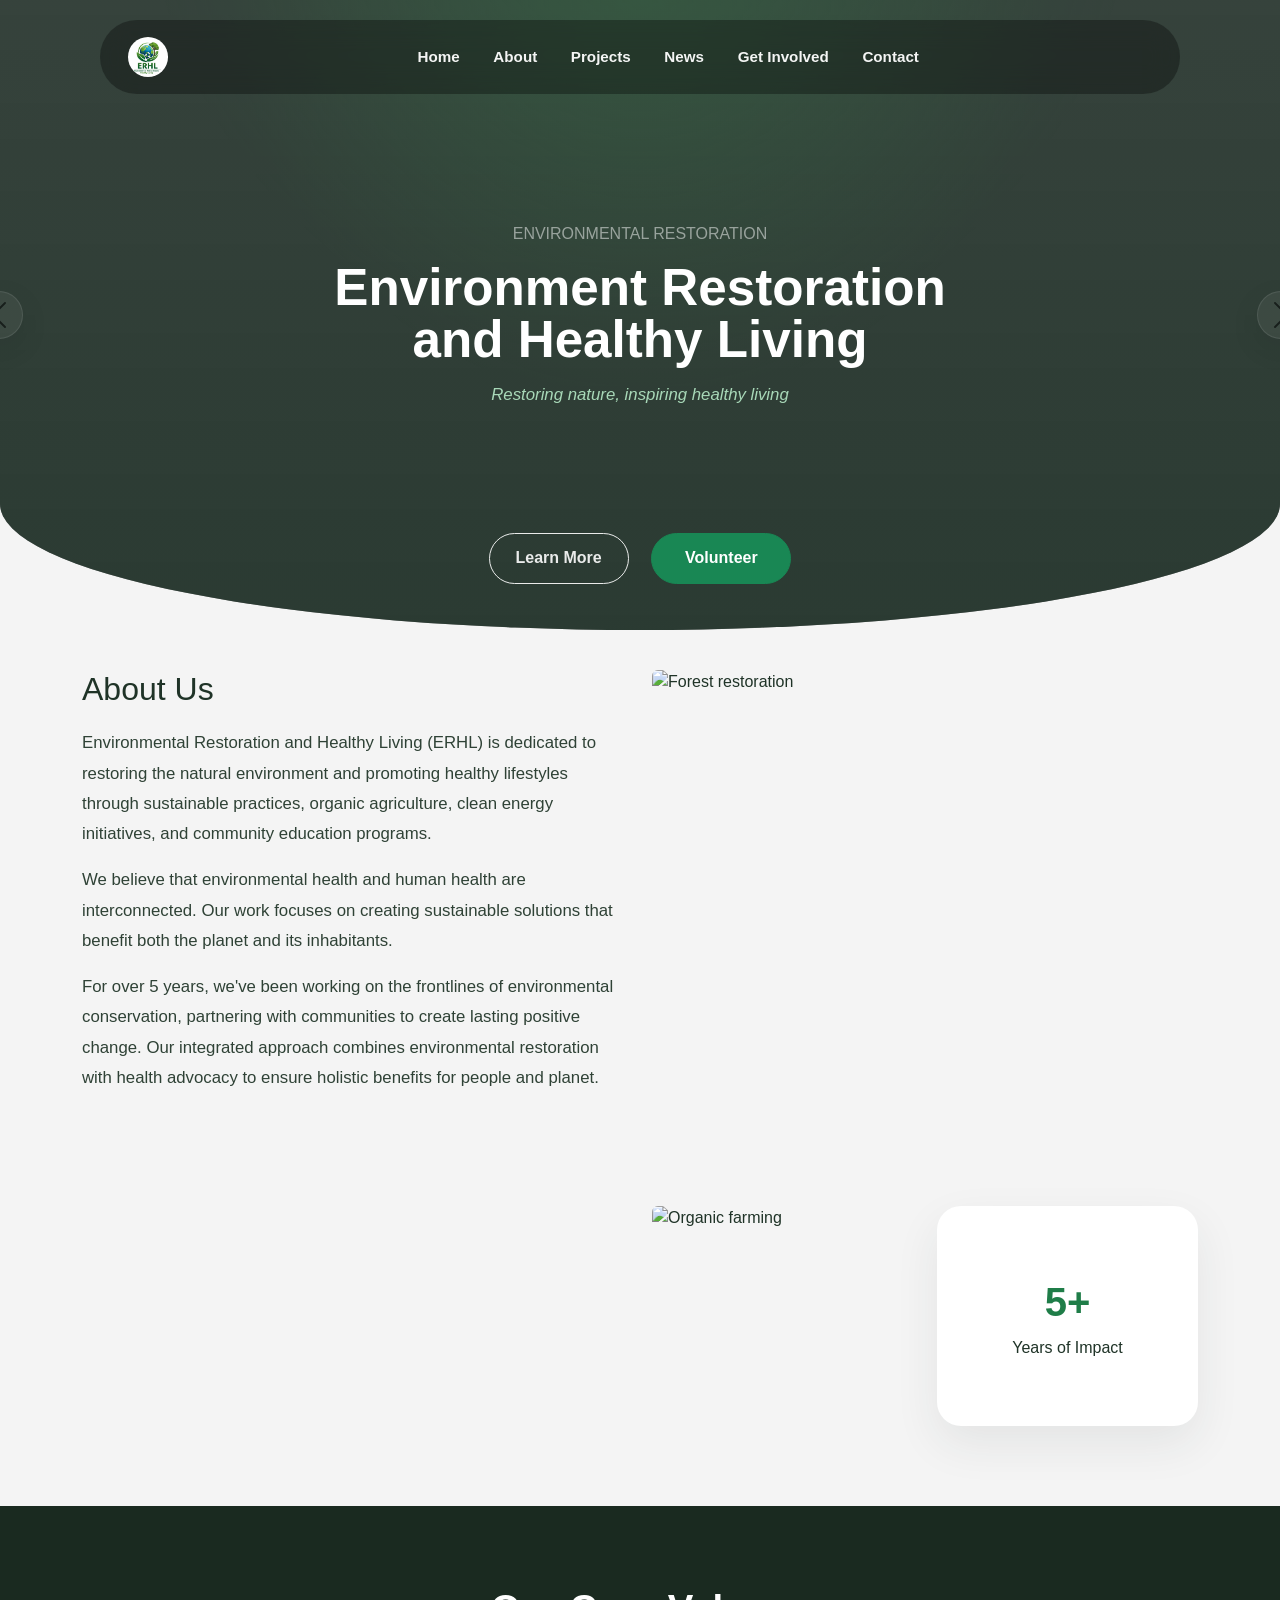
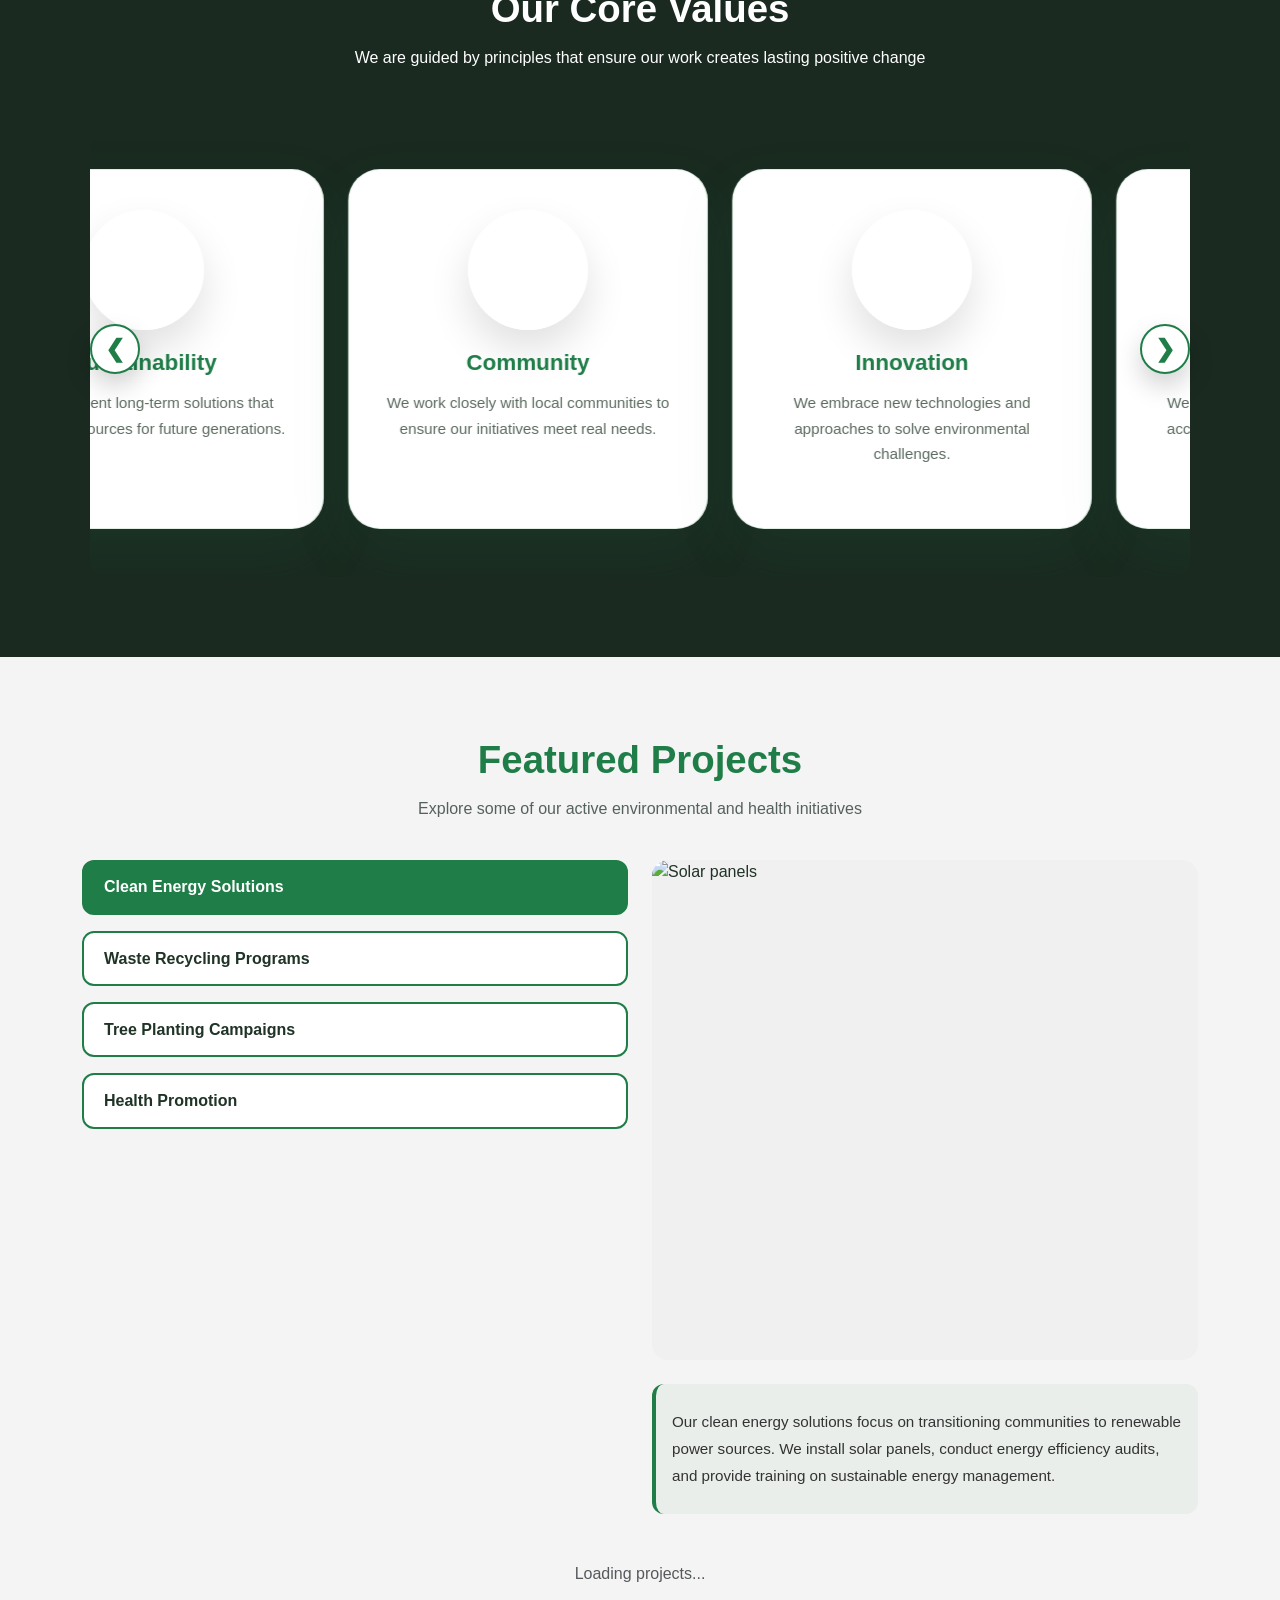
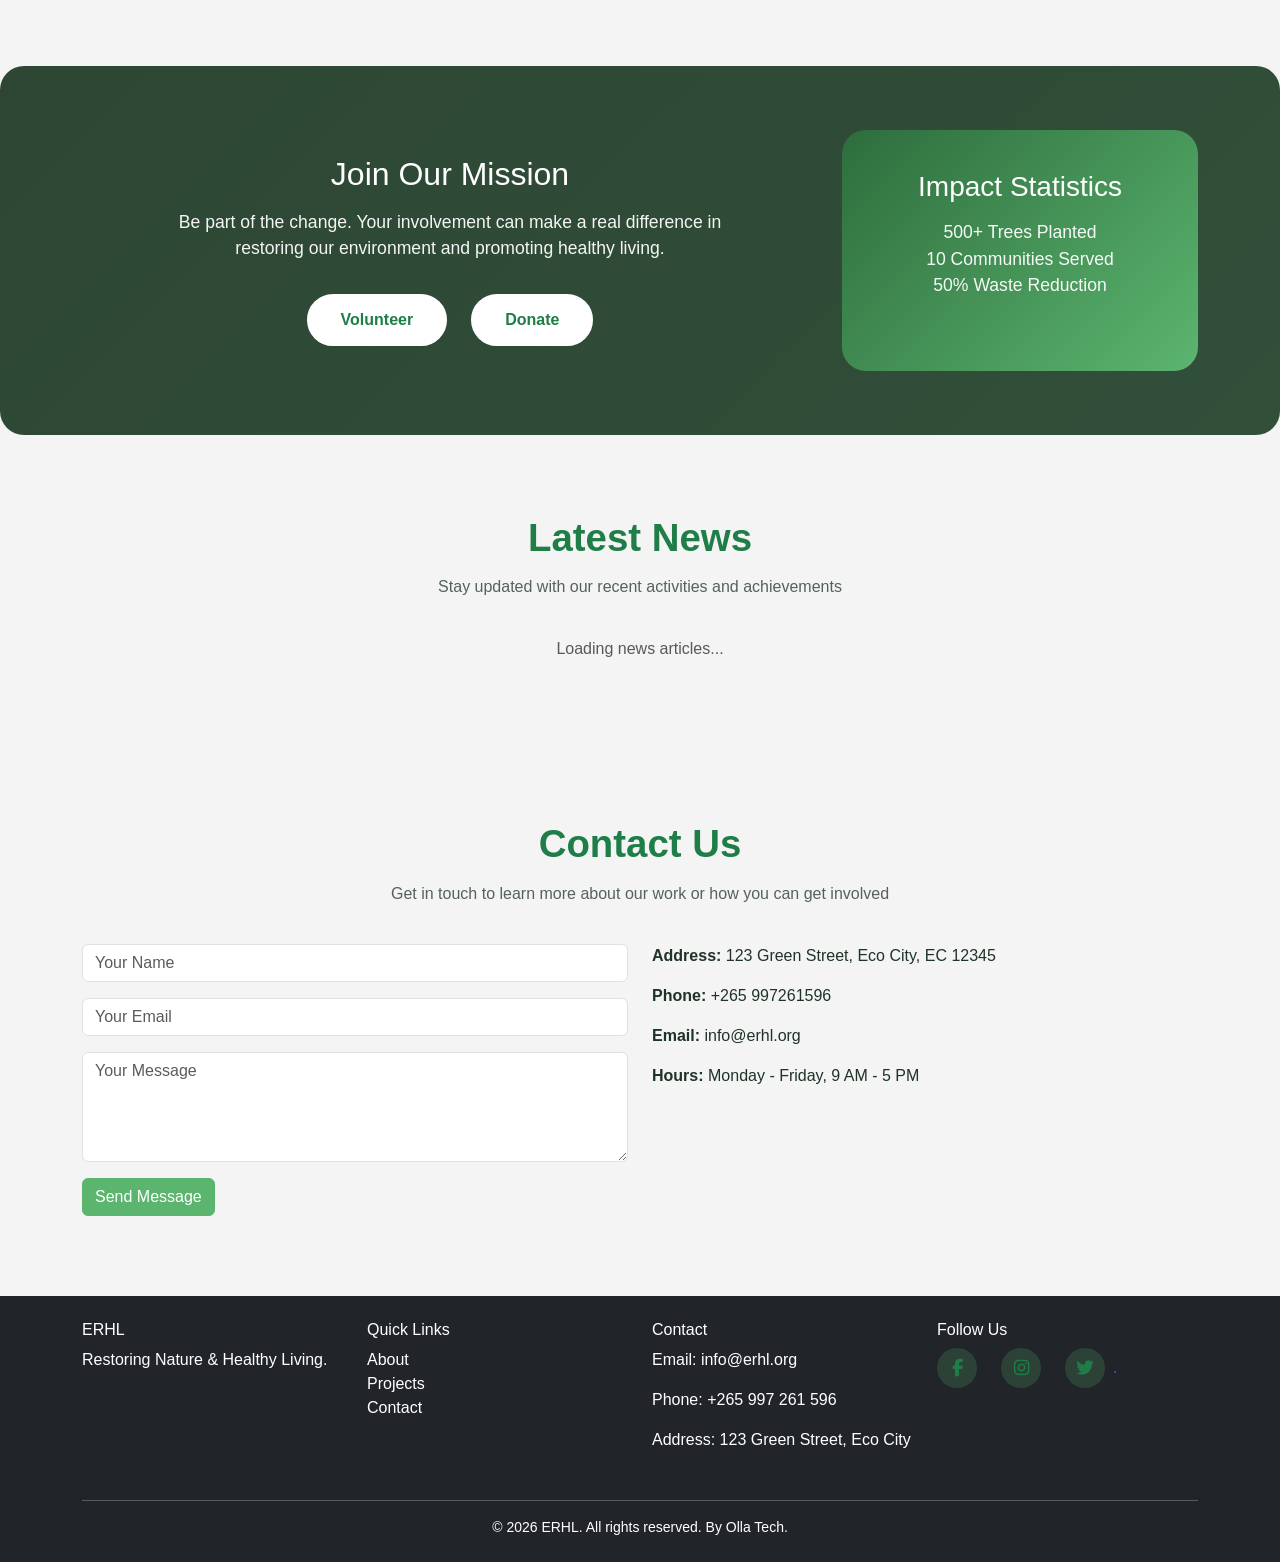
==== commit ba556787: "Increase core values carousel speed and align card appearance with screenshot" ====
--- a/frontend/index.html
+++ b/frontend/index.html
@@ -116,52 +116,44 @@
             <div class="values-carousel-inner">
               <div class="value-card">
                 <div class="card-icon" style="background-image: url('https://images.unsplash.com/photo-1542601906990-b4d3fb778b09?auto=format&fit=crop&w=200&q=80');"></div>
-                <span class="card-badge">Core Value</span>
                 <h5>Sustainability</h5>
                 <p>We implement long-term solutions that preserve resources for future generations.</p>
               </div>
               <div class="value-card">
                 <div class="card-icon" style="background-image: url('https://images.unsplash.com/photo-1558618666-fcd25c85cd64?auto=format&fit=crop&w=200&q=80');"></div>
-                <span class="card-badge">Core Value</span>
                 <h5>Community</h5>
                 <p>We work closely with local communities to ensure our initiatives meet real needs.</p>
               </div>
               <div class="value-card">
                 <div class="card-icon" style="background-image: url('https://images.unsplash.com/photo-1507003211169-0a1dd7228f2d?auto=format&fit=crop&w=200&q=80');"></div>
-                <span class="card-badge">Core Value</span>
                 <h5>Innovation</h5>
                 <p>We embrace new technologies and approaches to solve environmental challenges.</p>
               </div>
               <div class="value-card">
                 <div class="card-icon" style="background-image: url('https://images.unsplash.com/photo-1441974231531-c6227db76b6e?auto=format&fit=crop&w=200&q=80');"></div>
-                <span class="card-badge">Core Value</span>
                 <h5>Transparency</h5>
                 <p>We maintain open communication and accountability in all our operations and impact reporting.</p>
               </div>
               <div class="value-card">
                 <div class="card-icon" style="background-image: url('https://images.unsplash.com/photo-1427504494785-cddc0c6eabe0?auto=format&fit=crop&w=200&q=80');"></div>
-                <span class="card-badge">Core Value</span>
                 <h5>Education</h5>
                 <p>We empower individuals through knowledge and skills to make informed environmental decisions.</p>
               </div>
               <div class="value-card">
                 <div class="card-icon" style="background-image: url('https://images.unsplash.com/photo-1535492065543-7b964f97cd45?auto=format&fit=crop&w=200&q=80');"></div>
-                <span class="card-badge">Core Value</span>
                 <h5>Health & Wellness</h5>
                 <p>We recognize that environmental health is directly connected to human wellbeing and quality of life.</p>
               </div>
-+              <div class="value-card">
-+                <div class="card-icon" style="background-image: url('https://images.unsplash.com/photo-1482363614444-7f0493a735b7?auto=format&fit=crop&w=200&q=80');"></div>
-+                <span class="card-badge">Core Value</span>
-+                <h5>Empowerment</h5>
-+                <p>We foster leadership and participation at every level of community work.</p>
-+              </div>
-+              <div class="value-card">
-+                <div class="card-icon" style="background-image: url('https://images.unsplash.com/photo-1515169067865-5387ec356754?auto=format&fit=crop&w=200&q=80');"></div>
-+                <span class="card-badge">Core Value</span>
-+                <h5>Accountability</h5>
-+                <p>We deliver responsibly and measure our impact with integrity.</p>
-+              </div>
+              <div class="value-card">
+                <div class="card-icon" style="background-image: url('https://images.unsplash.com/photo-1482363614444-7f0493a735b7?auto=format&fit=crop&w=200&q=80');"></div>
+                <h5>Empowerment</h5>
+                <p>We foster leadership and participation at every level of community work.</p>
+              </div>
+              <div class="value-card">
+                <div class="card-icon" style="background-image: url('https://images.unsplash.com/photo-1515169067865-5387ec356754?auto=format&fit=crop&w=200&q=80');"></div>
+                <h5>Accountability</h5>
+                <p>We deliver responsibly and measure our impact with integrity.</p>
+              </div>
             </div>
           </div>
           <button class="carousel-nav-btn carousel-nav-next" id="valuesNextBtn" aria-label="Next values">❯</button>
--- a/frontend/assets/css/style.css
+++ b/frontend/assets/css/style.css
@@ -567,19 +567,20 @@
 
 .values-carousel {
   overflow: hidden;
+  padding: 2rem 0;
 }
 
 .values-carousel-inner {
   display: flex;
   gap: 1.5rem;
-  align-items: stretch;
+  align-items: center;
   will-change: transform;
   padding-bottom: 4px;
-  width: max-content;
 }
 
 .values-carousel-inner .value-card {
-  flex: 0 0 calc(50% - 0.75rem);
+  flex: 0 0 360px;
+  max-width: 360px;
   box-sizing: border-box;
 }
 
@@ -588,16 +589,17 @@
   top: 50%;
   transform: translateY(-50%);
   z-index: 3;
-  background: rgba(255,255,255,0.06);
-  border: none;
-  color: #fff;
-  width: 40px;
-  height: 40px;
-  border-radius: 8px;
+  background: rgba(255,255,255,0.96);
+  border: 2px solid #1f7d48;
+  color: #1f7d48;
+  width: 46px;
+  height: 46px;
+  border-radius: 50%;
   display: flex;
   align-items: center;
   justify-content: center;
   cursor: pointer;
+  box-shadow: 0 12px 26px rgba(0,0,0,0.18);
 }
 
 .carousel-nav-prev { left: 0; }
@@ -611,36 +613,46 @@
 }
 
 .value-card {
-  min-height: 320px;
-  display: flex;
-  flex-direction: column;
-  align-items: center;
-  justify-content: flex-start;
-  padding: 2rem 1.5rem;
-  background: white;
-  color: var(--text);
-  text-align: center;
-   border: 1px solid rgba(31,125,72,0.12);
-   box-shadow: 0 20px 40px rgba(31,125,72,0.08);
+   min-height: 360px;
+   display: flex;
+   flex-direction: column;
+   align-items: center;
+   justify-content: flex-start;
+   padding: 2.5rem 1.75rem;
+   background: white;
+   color: var(--text);
+   text-align: center;
+   border: 1px solid rgba(31,125,72,0.14);
+   box-shadow: 0 25px 60px rgba(31,125,72,0.12);
+   border-radius: 2rem;
    position: relative;
  }
  
- .value-card .card-badge {
-   display: inline-flex;
-   align-items: center;
-   justify-content: center;
-   padding: 0.35rem 0.9rem;
-   border-radius: 999px;
-   background: rgba(91,181,111,0.12);
+ .value-card .card-icon {
+   width: 120px;
+   height: 120px;
+   border-radius: 50%;
+   background-size: cover;
+   background-position: center;
+   margin-bottom: 1.25rem;
+   border: 4px solid #fff;
+   box-shadow: 0 20px 40px rgba(0,0,0,0.12);
+ }
+ 
+ .value-card h5 {
    color: var(--primary);
-   font-size: 0.82rem;
+   font-size: 1.4rem;
+   margin-bottom: 0.8rem;
    font-weight: 700;
-   letter-spacing: 0.06em;
-   text-transform: uppercase;
-   margin-bottom: 1rem;
-  box-shadow: 0 14px 30px rgba(0,0,0,0.08);
-}
-
+ }
+ 
+ .value-card p {
+   color: #425249;
+   font-size: 1rem;
+   line-height: 1.75;
+   margin: 0;
+   max-width: 95%;
+ }
 .value-card:hover,
 .project-card:hover,
 .blog-card:hover {
